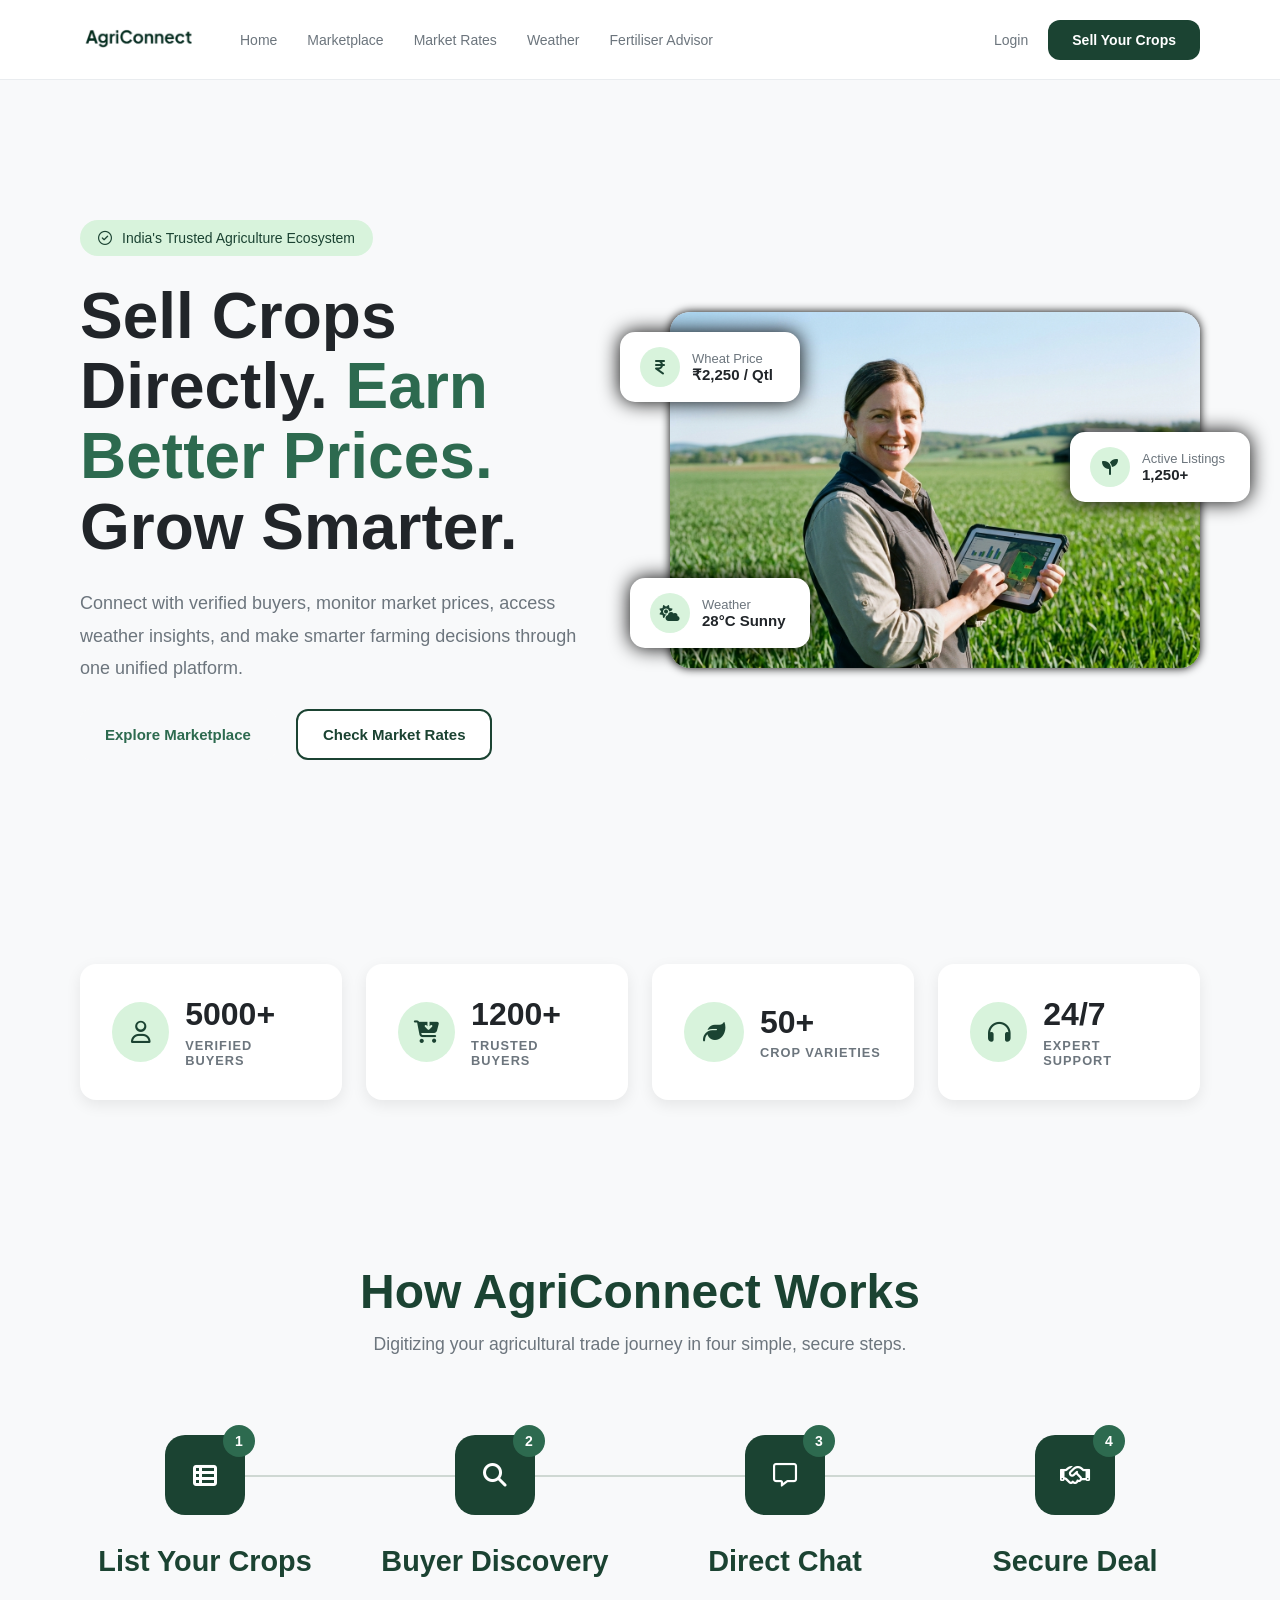
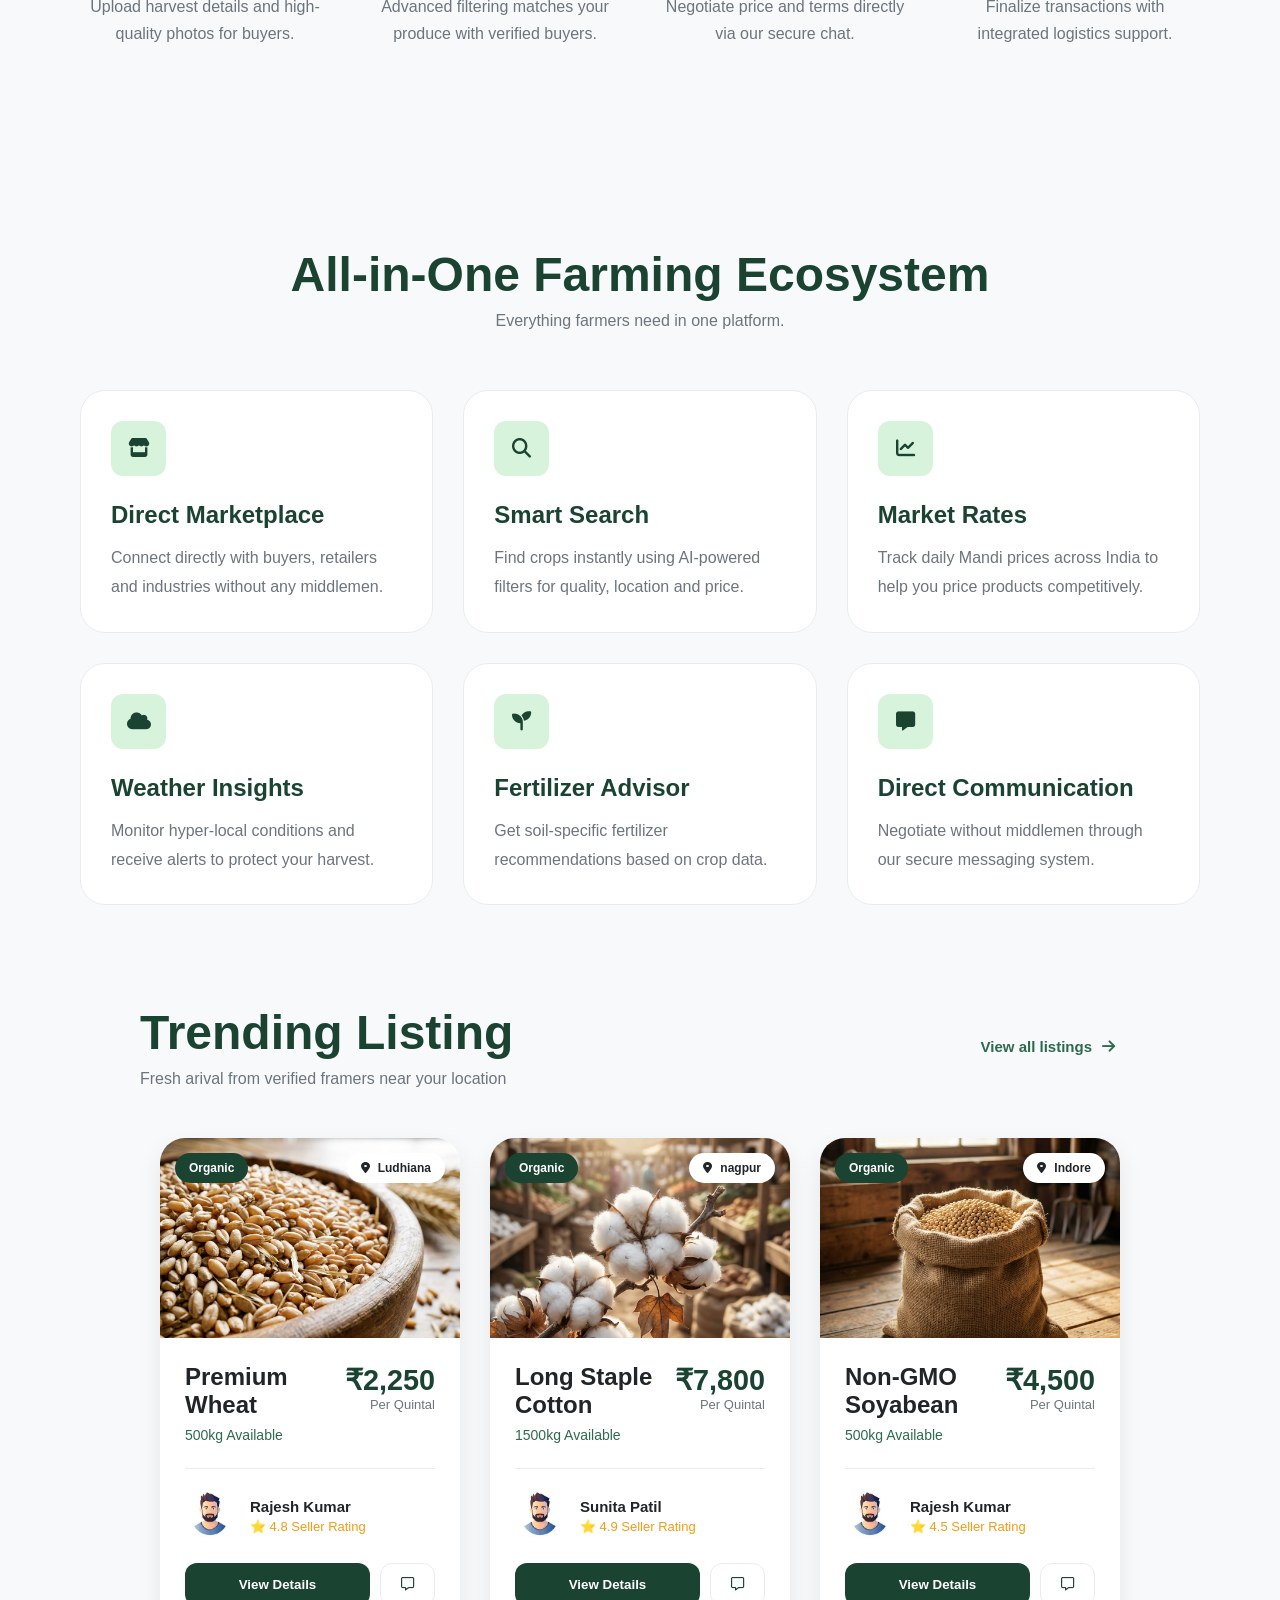
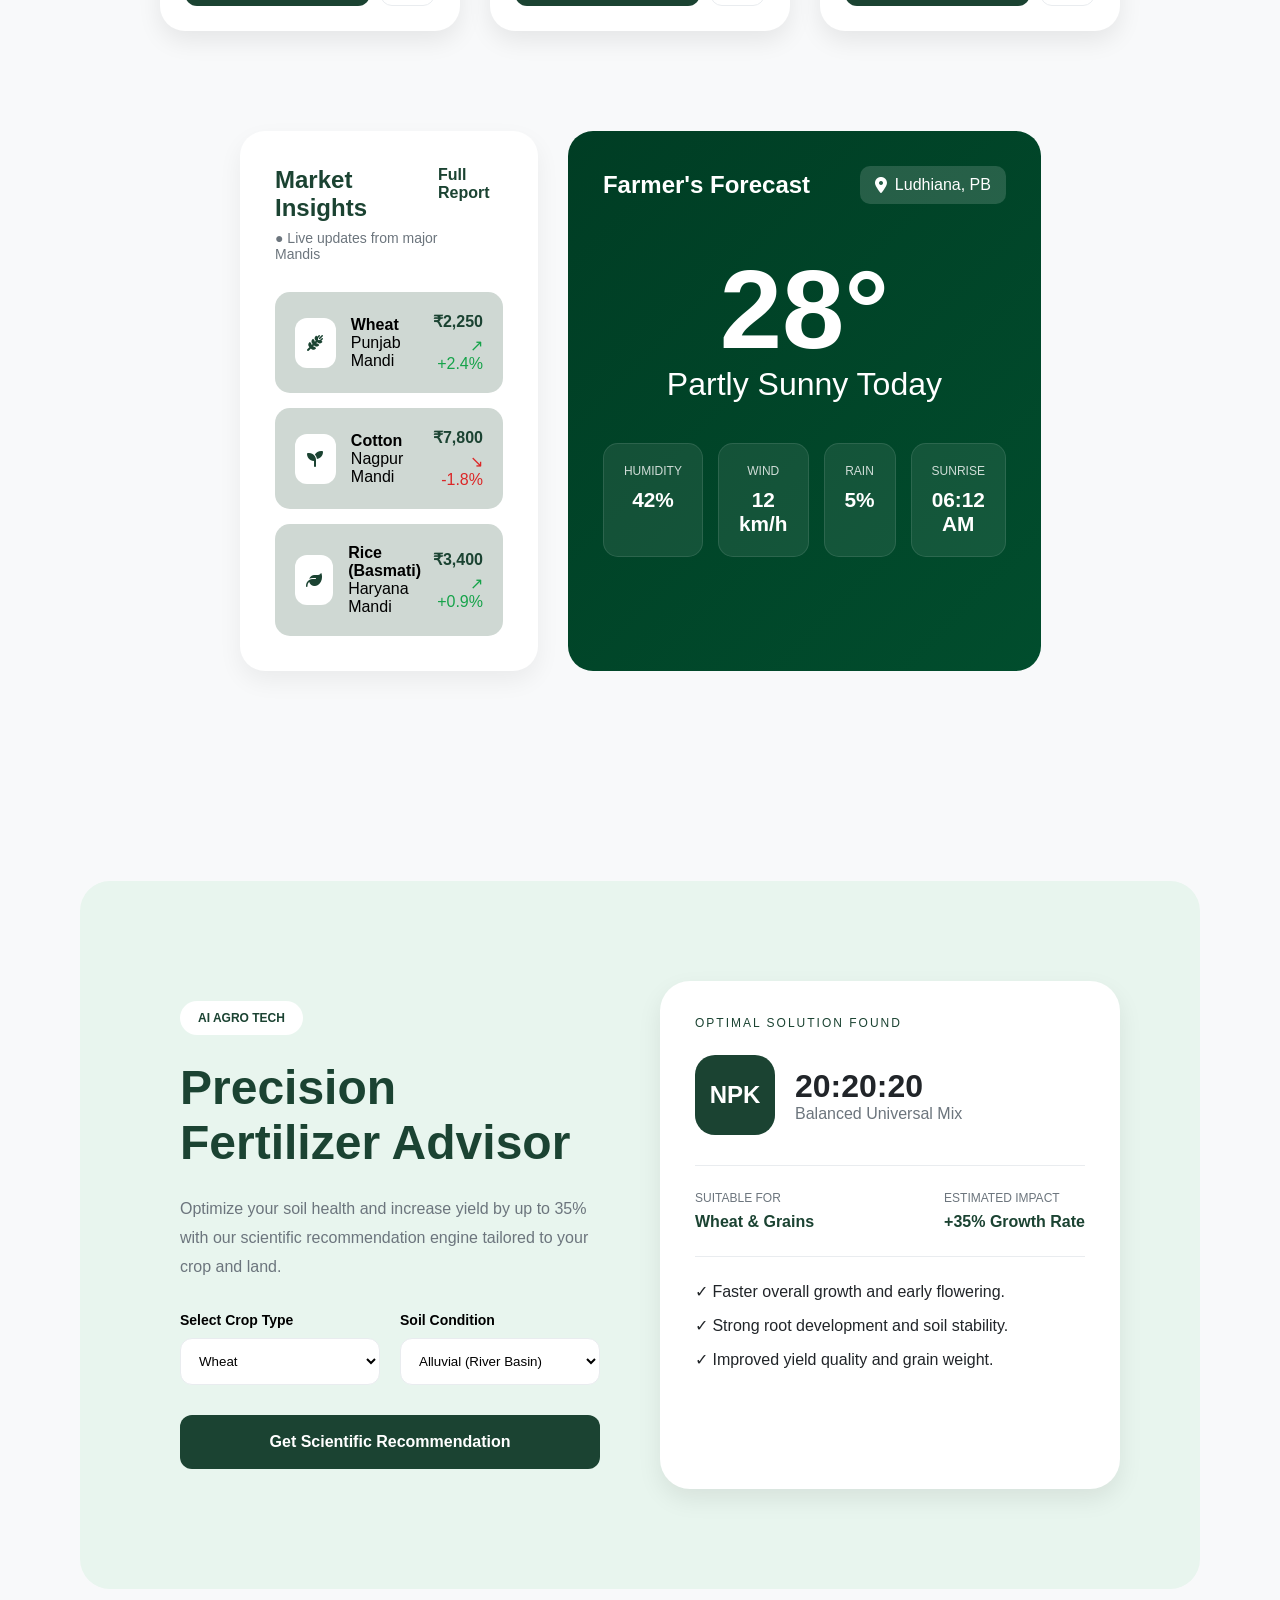
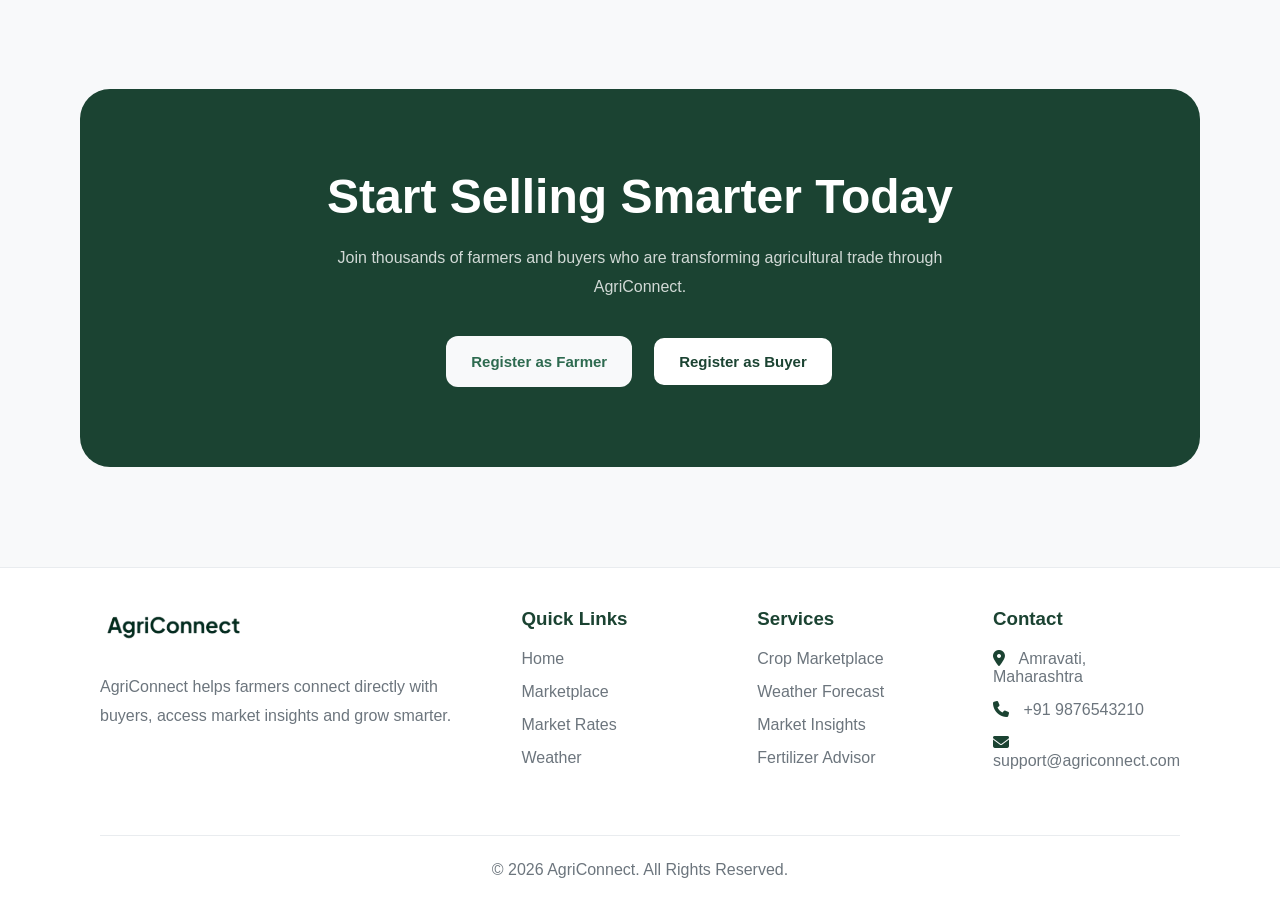
==== index.html @ f7724d3c "feat: Added the grains market place" ====
<!DOCTYPE html>
    <html lang="en">
    <head>
        <meta charset="UTF-8">
        <meta name="viewport" content="width=device-width, initial-scale=1.0">
        <title>AgriConnect</title>
        <link rel="stylesheet" href="https://cdnjs.cloudflare.com/ajax/libs/font-awesome/6.7.2/css/all.min.css">
        <link rel="stylesheet" href="css/style.css">
    </head>
    <body>
        <div class="homePage">
            <div class="nav">
                <div class="navleft">
                    <div class="logo">
                        <img src="images/logo.png" alt="logo">
                    </div>
                    <div class="navlinks">
                        <ul>
                            <li><a href="index.html">Home</a></li>
                            <li><a href="marketplace.html">Marketplace</a></li>
                            <li><a href="#">Market Rates</a></li>
                            <li><a href="#">Weather</a></li>
                            <li><a href="#">Fertiliser Advisor</a></li>
                        </ul>
                    </div>
                </div>
                <div class="navright">
                    <a href="#">Login</a>
                    <button>Sell Your Crops</button>
                </div>
            </div>
            <div class="hero">
                <div class="heroleft">
                    <div class="trustBadge">
                        <i class="fa-regular fa-circle-check"></i>
                        <p>India's Trusted Agriculture Ecosystem</p>
                    </div>

                    <div class="heroHeading">
                        <h1>
                            Sell Crops Directly.
                            <span>Earn Better Prices.</span>
                            Grow Smarter.
                        </h1>
                    </div>

                    <div class="heroDescription">
                        <p>
                            Connect with verified buyers,
                            monitor market prices,
                            access weather insights,
                            and make smarter farming decisions
                            through one unified platform.
                        </p>
                    </div>

                    <div class="buttons">
                        <button class="primaryBtn">Explore Marketplace</button>
                        <button class="secondaryBtn">Check Market Rates</button>
                    </div>
                </div>

                <div class="heroright">
                    <div class="imageContainer">
                        <img src="images/HomePageImage.png" alt="Farmer Image">
                        <div class="priceCard">
                            <i class="fa-solid fa-indian-rupee-sign"></i>
                            <div>
                                <p>Wheat Price</p>
                                <h4>₹2,250 / Qtl</h4>
                            </div>
                        </div>

                        <div class="weatherCard">
                            <i class="fa-solid fa-cloud-sun"></i>
                            <div>
                                <p>Weather</p>
                                <h4>28°C Sunny</h4>
                            </div>
                        </div>

                        <div class="listingCard">
                            <i class="fa-solid fa-seedling"></i>
                            <div>
                                <p>Active Listings</p>
                                <h4>1,250+</h4>
                            </div>
                        </div>
                    </div>
                </div>
            </div>

            <!-- cards below heroo section -->
            <div class="cards">
                <div class="card">
                    <div class="cardlogo"><i class="fa-regular fa-user"></i></div>
                    <div class="cardinfo">
                        <h2>5000+</h2>
                        <p>VERIFIED BUYERS</p>
                    </div>
                </div>
                <div class="card">
                    <div class="cardlogo"><i class="fa-solid fa-cart-arrow-down"></i></div>
                    <div class="cardinfo">
                        <h2>1200+</h2>
                        <p>TRUSTED BUYERS</p>
                    </div>
                </div>
                <div class="card">
                    <div class="cardlogo"><i class="fa-solid fa-leaf"></i></div>
                    <div class="cardinfo">
                        <h2>50+</h2>
                        <p>CROP VARIETIES</p>
                    </div>
                </div>
                <div class="card">
                    <div class="cardlogo"><i class="fa-solid fa-headphones"></i></div>
                    <div class="cardinfo">
                        <h2>24/7</h2>
                        <p>EXPERT SUPPORT</p>
                    </div>
                </div>
            </div>

            <!-- how this works section -->
             <section class="howItWorks">


                <div class="sectionHeading">
                    <h2>How AgriConnect Works</h2>
                    <p>Digitizing your agricultural trade journey in four simple, secure steps.</p>
                </div>

                <div class="steps">

                    <div class="step">

                        <div class="stepIcon">
                            <span class="stepNumber">1</span>
                            <i class="fa-solid fa-table-list"></i>
                        </div>

                        <div class="stepInfo">
                            <h3>List Your Crops</h3>
                            <p>
                                Upload harvest details and
                                high-quality photos for buyers.
                            </p>
                        </div>

                    </div>

                    <div class="step">

                        <div class="stepIcon">
                            <span class="stepNumber">2</span>
                            <i class="fa-solid fa-magnifying-glass"></i>
                        </div>

                        <div class="stepInfo">
                            <h3>Buyer Discovery</h3>
                            <p>
                                Advanced filtering matches your
                                produce with verified buyers.
                            </p>
                        </div>

                    </div>

                    <div class="step">

                        <div class="stepIcon">
                            <span class="stepNumber">3</span>
                            <i class="fa-regular fa-message"></i>
                        </div>

                        <div class="stepInfo">
                            <h3>Direct Chat</h3>
                            <p>
                                Negotiate price and terms
                                directly via our secure chat.
                            </p>
                        </div>

                    </div>

                    <div class="step">

                        <div class="stepIcon">
                            <span class="stepNumber">4</span>
                            <i class="fa-regular fa-handshake"></i>
                        </div>

                        <div class="stepInfo">
                            <h3>Secure Deal</h3>
                            <p>
                                Finalize transactions with
                                integrated logistics support.
                            </p>
                        </div>
                    </div>
                </div>

            </section>
            

            <div class="featuresSection">
                <div class="featureHeading">
                    <h2>All-in-One Farming Ecosystem</h2>
                    <p>Everything farmers need in one platform.</p>
                </div>
                <div class="featureGrid">

                    <div class="featureCard">
                        <div class="featureIcon">
                            <i class="fa-solid fa-store"></i>
                        </div>

                        <h3>Direct Marketplace</h3>

                        <p>
                            Connect directly with buyers,
                            retailers and industries without
                            any middlemen.
                        </p>
                    </div>

                    <div class="featureCard">
                        <div class="featureIcon">
                            <i class="fa-solid fa-magnifying-glass"></i>
                        </div>

                        <h3>Smart Search</h3>

                        <p>
                            Find crops instantly using AI-powered
                            filters for quality, location and price.
                        </p>
                    </div>

                    <div class="featureCard">
                        <div class="featureIcon">
                            <i class="fa-solid fa-chart-line"></i>
                        </div>

                        <h3>Market Rates</h3>

                        <p>
                            Track daily Mandi prices across India
                            to help you price products competitively.
                        </p>
                    </div>

                    <div class="featureCard">
                        <div class="featureIcon">
                            <i class="fa-solid fa-cloud"></i>
                        </div>

                        <h3>Weather Insights</h3>

                        <p>
                            Monitor hyper-local conditions and
                            receive alerts to protect your harvest.
                        </p>
                    </div>

                    <div class="featureCard">
                        <div class="featureIcon">
                            <i class="fa-solid fa-seedling"></i>
                        </div>

                        <h3>Fertilizer Advisor</h3>

                        <p>
                            Get soil-specific fertilizer
                            recommendations based on crop data.
                        </p>
                    </div>

                    <div class="featureCard">
                        <div class="featureIcon">
                            <i class="fa-solid fa-message"></i>
                        </div>

                        <h3>Direct Communication</h3>

                        <p>
                            Negotiate without middlemen through
                            our secure messaging system.
                        </p>
                    </div>

                </div>
            </div>



            <!-- crops section -->
            <div class="strip">
                    <div class="left">
                        <h2>Trending Listing</h2>
                        <p>Fresh arival from verified framers near your location</p>
                    </div>
                    <div class="right">
                        <button class="primaryBtn" onclick="window.location.href='marketplace.html'" >View all listings <i class="fa-solid fa-arrow-right"></i></button>
                    </div>
            </div>
            <div class="cropsMarketplace">
                
                <div class="cropcards">
                    <div class="cropcard">
                        <div class="cropImage">
                            <img src="images/wheat.png" alt="Premium Wheat">
                            <div class="cropType">
                                Organic
                            </div>
                            <div class="cropLocation">
                                <i class="fa-solid fa-location-dot"></i>
                                Ludhiana
                            </div>
                        </div>
                        <div class="cropInfo">
                            <div class="cropHeader">
                                <div class="cropTitle">
                                    <h3>Premium Wheat</h3>
                                    <p>500kg Available</p>
                                </div>
                                <div class="cropPrice">
                                    <h3>₹2,250</h3>
                                    <p>Per Quintal</p>
                                </div>
                            </div>
                        </div>
                        <div class="sellerInfo">
                            <div class="sellerImage">
                                <img src="images/user1.png" alt="Seller">
                            </div>
                            <div class="sellerDetails">
                                <h4>Rajesh Kumar</h4>
                                <p>⭐ 4.8 Seller Rating</p>
                            </div>
                        </div>
                        <div class="cropActions">
                            <button class="detailsBtn">
                                View Details
                            </button>
                            <button class="chatBtn">
                                <i class="fa-regular fa-message"></i>
                            </button>
                        </div>

                    </div>
                    <div class="cropcard">
                        <div class="cropImage">
                            <img src="images/cotton.png" alt="Premium Wheat">
                            <div class="cropType">
                                Organic
                            </div>
                            <div class="cropLocation">
                                <i class="fa-solid fa-location-dot"></i>
                                nagpur
                            </div>
                        </div>
                        <div class="cropInfo">
                            <div class="cropHeader">
                                <div class="cropTitle">
                                    <h3>Long Staple Cotton</h3>
                                    <p>1500kg Available</p>
                                </div>
                                <div class="cropPrice">
                                    <h3>₹7,800</h3>
                                    <p>Per Quintal</p>
                                </div>
                            </div>
                        </div>
                        <div class="sellerInfo">
                            <div class="sellerImage">
                                <img src="images/user1.png" alt="Seller">
                            </div>
                            <div class="sellerDetails">
                                <h4>Sunita Patil</h4>
                                <p>⭐ 4.9 Seller Rating</p>
                            </div>
                        </div>
                        <div class="cropActions">
                            <button class="detailsBtn">
                                View Details
                            </button>
                            <button class="chatBtn">
                                <i class="fa-regular fa-message"></i>
                            </button>
                        </div>

                    </div>
                    <div class="cropcard">
                        <div class="cropImage">
                            <img src="images/soyabeam.png" alt="Premium Wheat">
                            <div class="cropType">
                                Organic
                            </div>
                            <div class="cropLocation">
                                <i class="fa-solid fa-location-dot"></i>
                                Indore
                            </div>
                        </div>
                        <div class="cropInfo">
                            <div class="cropHeader">
                                <div class="cropTitle">
                                    <h3>Non-GMO Soyabean</h3>
                                    <p>500kg Available</p>
                                </div>
                                <div class="cropPrice">
                                    <h3>₹4,500</h3>
                                    <p>Per Quintal</p>
                                </div>
                            </div>
                        </div>
                        <div class="sellerInfo">
                            <div class="sellerImage">
                                <img src="images/user1.png" alt="Seller">
                            </div>
                            <div class="sellerDetails">
                                <h4>Rajesh Kumar</h4>
                                <p>⭐ 4.5 Seller Rating</p>
                            </div>
                        </div>
                        <div class="cropActions">
                            <button class="detailsBtn">
                                View Details
                            </button>
                            <button class="chatBtn">
                                <i class="fa-regular fa-message"></i>
                            </button>
                        </div>

                    </div>
                </div>

                    <!-- Market insites and Wheather Forcast Section  -->
                    <div class="insightsWeather">

                        <div class="marketInsights">

                            <div class="insightHeader">
                                <div>
                                    <h2>Market Insights</h2>
                                    <p>● Live updates from major Mandis</p>
                                </div>

                                <a href="#">Full Report</a>
                            </div>

                            <div class="marketCard">
                                
                                <div class="marketItem">
                                    <div class="marketLeft">
                                        <div class="marketIcon">
                                            <i class="fa-solid fa-wheat-awn"></i>
                                        </div>

                                        <div>
                                            <h4>Wheat</h4>
                                            <p>Punjab Mandi</p>
                                        </div>
                                    </div>

                                    <div class="marketRight">
                                        <h4>₹2,250</h4>
                                        <p class="profit">↗ +2.4%</p>
                                    </div>
                                </div>

                                <div class="marketItem">
                                    <div class="marketLeft">
                                        <div class="marketIcon">
                                            <i class="fa-solid fa-seedling"></i>
                                        </div>

                                        <div>
                                            <h4>Cotton</h4>
                                            <p>Nagpur Mandi</p>
                                        </div>
                                    </div>

                                    <div class="marketRight">
                                        <h4>₹7,800</h4>
                                        <p class="loss">↘ -1.8%</p>
                                    </div>
                                </div>

                                <div class="marketItem">
                                    <div class="marketLeft">
                                        <div class="marketIcon">
                                            <i class="fa-solid fa-leaf"></i>
                                        </div>

                                        <div>
                                            <h4>Rice (Basmati)</h4>
                                            <p>Haryana Mandi</p>
                                        </div>
                                    </div>

                                    <div class="marketRight">
                                        <h4>₹3,400</h4>
                                        <p class="profit">↗ +0.9%</p>
                                    </div>
                                </div>
                                
                            </div>

                        </div>

                        <div class="weatherCardLarge">

                            <div class="weatherTop">
                                <h2>Farmer's Forecast</h2>

                                <div class="locationTag">
                                    <i class="fa-solid fa-location-dot"></i>
                                    Ludhiana, PB
                                </div>
                            </div>

                            <div class="weatherMain">
                                <h1>28°</h1>
                                <h3>Partly Sunny Today</h3>
                            </div>

                            <div class="weatherStats">

                                <div class="weatherStat">
                                    <p>HUMIDITY</p>
                                    <h4>42%</h4>
                                </div>

                                <div class="weatherStat">
                                    <p>WIND</p>
                                    <h4>12 km/h</h4>
                                </div>

                                <div class="weatherStat">
                                    <p>RAIN</p>
                                    <h4>5%</h4>
                                </div>

                                <div class="weatherStat">
                                    <p>SUNRISE</p>
                                    <h4>06:12 AM</h4>
                                </div>
                            </div>
                        </div>
                    </div>
            </div>

            <!-- Fertilizer section htl -->
             <div class="fertilizerSection">
                <div class="fertilizerLeft">
                    <div class="fertilizerTag">
                        AI AGRO TECH
                    </div>
                    <h2>Precision Fertilizer Advisor</h2>
                    <p>
                        Optimize your soil health and increase yield by up to 35%
                        with our scientific recommendation engine tailored to
                        your crop and land.
                    </p>
                    <div class="fertilizerInputs">
                        <div class="inputGroup">
                            <label>Select Crop Type</label>
                            <select>
                                <option>Wheat</option>
                            </select>
                        </div>
                        <div class="inputGroup">
                            <label>Soil Condition</label>
                            <select>
                                <option>Alluvial (River Basin)</option>
                            </select>
                        </div>
                    </div>
                    <button class="recommendBtn">
                        Get Scientific Recommendation
                    </button>
                </div>
                <div class="fertilizerRight">
                    <p class="solutionTag">
                        OPTIMAL SOLUTION FOUND
                    </p>
                    <div class="npkSection">
                        <div class="npkBadge">
                            NPK
                        </div>
                        <div>
                            <h3>20:20:20</h3>
                            <p>Balanced Universal Mix</p>
                        </div>
                    </div>
                    <div class="recommendationStats">
                        <div class="recommendationItem">
                            <p>SUITABLE FOR</p>
                            <h4>Wheat & Grains</h4>
                        </div>
                        <div class="recommendationItem">
                            <p>ESTIMATED IMPACT</p>
                            <h4>+35% Growth Rate</h4>
                        </div>
                    </div>
                    <div class="benefits">
                        <p>✓ Faster overall growth and early flowering.</p>
                        <p>✓ Strong root development and soil stability.</p>
                        <p>✓ Improved yield quality and grain weight.</p>
                    </div>

                </div>

            </div>

            <!-- cta ssection -->
             <section class="ctaSection">

                <h2>Start Selling Smarter Today</h2>

                <p>
                    Join thousands of farmers and buyers who are transforming
                    agricultural trade through AgriConnect.
                </p>

                <div class="ctaButtons">
                    <button class="primaryBtn">Register as Farmer</button>
                    <button class="secondaryBtn">Register as Buyer</button>
                </div>

            </section>


            <!-- footer section -->
            <footer class="footer">

                <div class="footerGrid">

                    <div class="footerCol">

                        <div class="footerLogo">
                            <img src="images/logo.png" alt="AgriConnect">
                        </div>

                        <p>
                            AgriConnect helps farmers connect directly with buyers,
                            access market insights and grow smarter.
                        </p>

                    </div>

                    <div class="footerCol">

                        <h3>Quick Links</h3>

                        <ul>
                            <li><a href="index.html">Home</a></li>
                            <li><a href="marketplace.html">Marketplace</a></li>
                            <li><a href="#">Market Rates</a></li>
                            <li><a href="#">Weather</a></li>
                        </ul>

                    </div>

                    <div class="footerCol">

                        <h3>Services</h3>

                        <ul>
                            <li><a href="#">Crop Marketplace</a></li>
                            <li><a href="#">Weather Forecast</a></li>
                            <li><a href="#">Market Insights</a></li>
                            <li><a href="#">Fertilizer Advisor</a></li>
                        </ul>

                    </div>

                    <div class="footerCol">

                        <h3>Contact</h3>

                        <ul>
                            <li><i class="fa-solid fa-location-dot"></i> Amravati, Maharashtra</li>
                            <li><i class="fa-solid fa-phone"></i> +91 9876543210</li>
                            <li><i class="fa-solid fa-envelope"></i> support@agriconnect.com</li>
                        </ul>

                    </div>

                </div>

                <div class="footerBottom">
                    <p>© 2026 AgriConnect. All Rights Reserved.</p>
                </div>

            </footer>
        </div>
    </body>
    </html>
---- css/style.css ----
*{
    margin:0;
    padding:0;
    box-sizing:border-box;
}

:root{
    --primary:#1B4332;
    --secondary:#2D6A4F;
    --tertiary:#D8F3DC;
    --neutral:#F8F9FA;
    --text-dark:#212529;
    --text-light:#6C757D;
    --border:#E9ECEF;
    --radius:12px;
    --transition:0.3s ease;
}

body{
    font-family:"Plus Jakarta Sans",sans-serif;
    background-color:var(--neutral);
}

/* Nav Bar Css */

.nav{
    height:80px;
    padding:0 80px;
    display:flex;
    justify-content:space-between;
    align-items:center;
    background-color:white;
    border-bottom:1px solid var(--border);
}

.navleft{
    display:flex;
    align-items:center;
    gap:40px;
}

.logo{
    display:flex;
    align-items:center;
}

.logo img{
    width:120px;
    height:auto;
    display:block;
}

.navlinks ul{
    display:flex;
    align-items:center;
    gap:30px;
    list-style:none;
}

.navlinks a{
    text-decoration:none;
    color:var(--text-light);
    font-size:14px;
    font-weight:500;
    position:relative;
    transition:var(--transition);
}

.navlinks a:hover{
    color:var(--primary);
}

.navlinks a::after{
    content:"";
    position:absolute;
    left:0;
    bottom:-6px;
    width:0;
    height:2px;
    background-color:var(--primary);
    transition:var(--transition);
}

.navlinks a:hover::after{
    width:100%;
}

.navright{
    display:flex;
    align-items:center;
    gap:20px;
}

.navright a{
    text-decoration:none;
    color:var(--text-light);
    font-size:14px;
    font-weight:500;
}

.navright button{
    padding:12px 24px;
    border:none;
    border-radius:var(--radius);
    background-color:var(--primary);
    color:white;
    font-size:14px;
    font-weight:600;
    cursor:pointer;
    transition:var(--transition);
}

.navright button:hover{
    background-color:var(--secondary);
}

/* Hero section css */

.hero{
    min-height:calc(100vh - 80px);
    padding:50px 80px;
    display:grid;
    grid-template-columns:1fr 1fr;
    grid-template-areas:"heroleft heroright";
    gap:60px;
    align-items:center;
}

.heroleft{
    grid-area:heroleft;
    display:flex;
    flex-direction:column;
    gap:25px;
}

.trustBadge{
    width:fit-content;
    padding:10px 18px;
    background-color:var(--tertiary);
    border-radius:30px;
    display:flex;
    align-items:center;
    gap:10px;
    color:var(--primary);
    font-size:14px;
    font-weight:500;
}

.heroHeading h1{
    font-size:4rem;
    line-height:1.1;
    color:var(--text-dark);
}

.heroHeading span{
    color:var(--secondary);
}

.heroDescription{
    max-width:600px;
}

.heroDescription p{
    font-size:18px;
    line-height:1.8;
    color:var(--text-light);
}

.buttons{
    display:flex;
    gap:20px;
}

.primaryBtn{
    padding:15px 25px;
    border:none;
    border-radius:var(--radius);
    color: var(--secondary);
    font-size:15px;
    background-color: var(--neutral);
    font-weight:600;
    cursor:pointer;
    transition:var(--transition);
}



.secondaryBtn{
    padding:15px 25px;
    border:2px solid var(--primary);
    border-radius:var(--radius);
    background-color:white;
    color:var(--primary);
    font-size:15px;
    font-weight:600;
    cursor:pointer;
    transition:var(--transition);
}

.secondaryBtn:hover{
    background-color:var(--primary);
    color:black;
}

.heroright{
    grid-area:heroright;
    display:flex;
    justify-content:center;
    align-items:center;
}

.imageContainer{
    position:relative;
}

.imageContainer img{
    width:100%;
    max-width:550px;
    border-radius:20px;
    display:block;
    box-shadow: 0px 0px 10px black;
}
/* floating caards */
.priceCard,
.weatherCard,
.listingCard{
    position:absolute;
    background-color:white;
    padding:15px 20px;
    border-radius:15px;
    display:flex;
    align-items:center;
    gap:12px;
    box-shadow: 0px 0px 20px black;
    min-width:180px;
}
.priceCard i,
.weatherCard i,
.listingCard i{
    width:40px;
    height:40px;
    display:flex;
    justify-content:center;
    align-items:center;
    border-radius:50%;
    background-color:var(--tertiary);
    color:var(--primary);
}
.priceCard p,
.weatherCard p,
.listingCard p{
    font-size:13px;
    color:var(--text-light);
}
.priceCard h4,
.weatherCard h4,
.listingCard h4{
    font-size:15px;
    color:var(--text-dark);
}
.priceCard{
    top:20px;
    left:-50px;
    animation: float 3s ease-in-out infinite;
}
.weatherCard{
    bottom:20px;
    left:-40px;
    animation: float 4s ease-in-out infinite 0.5s ;
}
.listingCard{
    top:120px;
    right:-50px;
    animation: float 3.5s ease-in-out infinite 1s;
}
/* FLOATING ANIMATION */
@keyframes float{
    0%{
        transform: translateY(0);
    }

    50%{
        transform: translateY(-10px);
    }

    100%{
        transform: translateY(0);
    }
}

/* Cards section  */
.cards{
    padding: 4rem 5rem;
    display: grid;
    grid-template-columns: repeat(4,1fr);
    gap: 1.5rem;
}

.card{
    background-color: white;
    padding: 2rem;
    border-radius: 1rem;
    display: flex;
    align-items: center;
    gap: 1rem;
    box-shadow: 0 5px 15px rgba(0,0,0,0.08);
    transition: var(--transition);

}
.card:hover{
    transform: translateY(-5px);
}

.cardlogo{
    width: 60px;
    height: 60px;
    background-color: var(--tertiary);
    border-radius: 50%;
    display: flex;
    justify-content: center;
    align-items: center;
    color: var(--primary);
    font-size: 1.4rem;

}

.cardinfo h2{
    color: var(--text-dark);
    font-size: 2rem;
    margin-bottom: 0.3rem;

}
.cardinfo p{
    color: var(--text-light);
    font-size: 0.8rem;
    font-weight: 600;
    letter-spacing: 1px;

}


/* how this work section css*/
.howItWorks{
    padding: 100px 80px;
}

.sectionHeading{
    text-align: center;
    margin-bottom: 80px;
}

.sectionHeading h2{
    font-size: 3rem;
    color: var(--primary);
    margin-bottom: 15px;
}

.sectionHeading p{
    font-size: 1.1rem;
    color: var(--text-light);
}

.steps{
    display: grid;
    grid-template-columns: repeat(4,1fr);
    gap: 40px;
}

.step{
    text-align: center;
}

.stepIcon{
    width: 80px;
    height: 80px;
    margin: 0 auto 30px;
    background-color: var(--primary);
    border-radius: 20px;
    display: flex;
    justify-content: center;
    align-items: center;
    color: white;
    font-size: 1.5rem;
    position: relative;

}
.stepNumber{
    width: 32px;
    height: 32px;
    position: absolute;
    top: -10px;
    right: -10px;
    background-color: var(--secondary);
    border-radius: 50%;
    display: flex;
    justify-content: center;
    align-items: center;
    color: white;
    font-size: 14px;
    font-weight: 600;
}
.stepInfo h3{
    color: var(--primary);
    font-size: 1.8rem;
    margin-bottom: 15px;
}
.stepInfo p{
    color: var(--text-light);
    font-size: 1rem;
    line-height: 1.7;
}
.steps{
    position: relative;
}
.steps::before{
    content: "";
    position: absolute;
    top: 40px;
    left: 12%;
    width: 76%;
    height: 2px;
    background-color: #cfd8d3;
    z-index: -1;
}

/* features Section */
.featuresSection{
    padding: 100px 80px;
}

.featureHeading{
    text-align: center;
    margin-bottom: 60px;
}

.featureHeading h2{
    font-size: 3rem;
    color: var(--primary);
    margin-bottom: 10px;
}

.featureHeading p{
    color: var(--text-light);
    font-size: 1rem;
}

.featureGrid{
    display: grid;
    grid-template-columns: repeat(3,1fr);
    gap: 30px;  
}

.featureCard{
    background-color: white;
    border: 1px solid var(--border);
    border-radius: 25px;
    padding: 30px;
    transition: var(--transition);
}

.featureCard:hover{
    transform: translateY(-8px);
    box-shadow: 0 10px 20px rgba(0,0,0,0.08);
}

.featureIcon{
    width: 55px;
    height: 55px;
    background-color: var(--tertiary);
    border-radius: 12px;
    display: flex;
    justify-content: center;
    align-items: center;
    color: var(--primary);
    font-size: 1.2rem;
    margin-bottom: 25px;
}

.featureCard h3{
    color: var(--primary);
    font-size: 1.5rem;
    margin-bottom: 15px;
}

.featureCard p{
    color: var(--text-light);
    line-height: 1.8;
    font-size: 1rem;
}


/* Crops section css */
.cropsMarketplace{
    padding:100px 160px;
    padding-top: 0px;
}

.strip{
    display:flex;
    justify-content:space-between;
    align-items:center;
    margin-bottom:50px;
    padding: 0px 140px ;
}

.left h2{
    font-size:3rem;
    color:var(--primary);
    margin-bottom:10px;
}

.left p{
    color:var(--text-light);
    font-size:1rem;
}

.right button{
    display:flex;
    align-items:center;
    gap:10px;
}

.cropcards{
    display:grid;
    grid-template-columns:repeat(3,1fr);
    gap:30px;
}

.cropcard{
    background-color:white;
    border-radius:25px;   
    overflow:hidden;
    box-shadow:0 10px 25px rgba(0,0,0,0.08);
    transition:var(--transition);
}

.cropcard:hover{
    transform:translateY(-8px);
}

.cropImage{
    position:relative;
}

.cropImage img{
    width:100%;
    height:200px;
    object-fit:cover;
    display:block;
}

.cropType{
    position:absolute;
    top:15px;
    left:15px;
    background-color:var(--primary);
    color:white;
    padding:8px 14px;
    border-radius:20px;
    font-size:12px;
    font-weight:600;
}

.cropLocation{
    position:absolute;
    top:15px;
    right:15px;
    background-color:white;
    padding:8px 14px;
    border-radius:20px;
    display:flex;
    align-items:center;
    gap:8px;
    font-size:12px;
    font-weight:600;
    color:var(--text-dark);
}

.cropInfo{
    padding:25px;
}

.cropHeader{
    display:flex;
    justify-content:space-between;
    align-items:flex-start;
}

.cropTitle h3{
    color:var(--text-dark);
    font-size:1.5rem;
    margin-bottom:8px;
}

.cropTitle p{
    color:var(--secondary);
    font-size:14px;
}

.cropPrice{
    text-align:right;
}

.cropPrice h3{
    color:var(--primary);
    font-size:1.8rem;
}

.cropPrice p{
color:var(--text-light);
font-size:13px;
}

.sellerInfo{
    margin:0 25px;
    padding:20px 0;
    border-top:1px solid var(--border);
    display:flex;
    align-items:center;
    gap:15px;
}

.sellerImage img{
    width:50px;
    height:50px;
    border-radius:50%;
    object-fit:cover;
}

.sellerDetails h4{
    font-size:15px;
    color:var(--text-dark);
    margin-bottom:4px;
}

.sellerDetails p{
    font-size:13px;
    color:#f39c12;
}

.cropActions{
    padding:0 25px 25px;
    display:flex;
    gap:10px;
}

.detailsBtn{
    flex:1;
    padding:14px;
    border:none;
    border-radius:12px;
    background-color:var(--primary);
    color:white;
    font-weight:600;
    cursor:pointer;
}

.chatBtn{
    width:55px;
    border:1px solid var(--border);
    border-radius:12px;
    background-color:white;
    color:var(--primary);
    cursor:pointer;
}
/* market insites and wheather forcast */
.insightsWeather{
    padding:100px 80px;
    display:grid;
    grid-template-columns:1fr 1fr;
    gap:30px;
}
.marketCard{
    background-color: white;
}

.marketInsights{
    background:white;
    border-radius:25px;
    padding:35px;
    box-shadow:0 10px 25px rgba(0,0,0,0.06);
}

.insightHeader{
    display:flex ;
    justify-content:space-between;
    align-items:flex-start;
    margin-bottom:30px;
}

.insightHeader h2{
    color:var(--primary);
    margin-bottom:8px;
}

.insightHeader p{
    color:var(--text-light);
    font-size:14px;
}

.insightHeader a{
    text-decoration:none;
    color:var(--primary);
    font-weight:600;
}

.marketCard{
    display:flex;
    flex-direction:column;
    gap:15px;
}

.marketItem{
    padding:20px;
    background-color: #cfd8d3;
    border-radius:15px;
    display:flex;
    justify-content:space-between;
    align-items:center;
}
.container{
    display: flex;
    flex-direction: column;
    background-color: grey;
}
.marketLeft{
    display:flex;
    align-items:center;
    gap:15px;
}

.marketIcon{
    width:50px;
    height:50px;
    border-radius:12px;
    background:white;
    display:flex;
    justify-content:center;
    align-items:center;
    color:var(--primary);
}

.marketRight{
    text-align:right;
}

.marketRight h4{
    color:var(--primary);
    margin-bottom:5px;
}

.profit{
    color:#16a34a;
}

.loss{
    color:#dc2626;
}

.weatherCardLarge{
    background:linear-gradient(135deg,#003d24,#014d2d);
    border-radius:25px;
    padding:35px;
    color:white;
}

.weatherTop{
    display:flex;
    justify-content:space-between;
    align-items:center;
    margin-bottom:50px;
}

.locationTag{
    background:rgba(255,255,255,0.15);
    padding:10px 15px;
    border-radius:10px;
    display:flex;
    align-items:center;
    gap:8px;
}

.weatherMain{
    text-align:center;
    margin-bottom:40px;
}

.weatherMain h1{
    font-size:7rem;
    line-height:1;
}

.weatherMain h3{
    font-size:2rem;
    font-weight:500;
}

.weatherStats{
    display:grid;
    grid-template-columns:repeat(4,1fr);
    gap:15px;
}

.weatherStat{
    background:rgba(255,255,255,0.08);
    border:1px solid rgba(255,255,255,0.1);
    border-radius:15px;
    padding:20px;
    text-align:center;
}

.weatherStat p{
    font-size:12px;
    margin-bottom:10px;
    opacity:0.8;
}

.weatherStat h4{
    font-size:1.3rem;
}


/* fertilizer section css */
.fertilizerSection{
    padding:100px 80px;
    background-color:#e8f5ee;
    border-radius:30px;
    display:grid;
    grid-template-columns:1fr 1fr;
    gap:40px;
    margin: 10px 80px;
}

.fertilizerLeft{
    padding:20px;
}

.fertilizerTag{
    width:fit-content;
    padding:10px 18px;
    background-color:white;
    border-radius:20px;
    color:var(--primary);
    font-size:12px;
    font-weight:600;
    margin-bottom:25px;
}

.fertilizerLeft h2{
    font-size:3rem;
    color:var(--primary);
    margin-bottom:25px;
}

.fertilizerLeft p{
    color:var(--text-light);
    line-height:1.8;
    margin-bottom:30px;
}

.fertilizerInputs{
    display:flex;
    gap:20px;
    margin-bottom:30px;
}

.inputGroup{
    flex:1;
}

.inputGroup label{
    display:block;
    margin-bottom:10px;
    font-size:14px;
    font-weight:600;
}

.inputGroup select{
    width:100%;
    padding:14px;
    border:1px solid var(--border);
    border-radius:12px;
    background:white;
}

.recommendBtn{
    width:100%;
    padding:18px;
    border:none;
    border-radius:12px;
    background-color:var(--primary);
    color:white;
    font-size:16px;
    font-weight:600;
    cursor:pointer;
}

.fertilizerRight{
    background:white;
    border-radius:30px;
    padding:35px;
    box-shadow:0 10px 25px rgba(0,0,0,0.08);
}

.solutionTag{
    font-size:12px;
    letter-spacing:2px;
    color:var(--primary);
    margin-bottom:25px;
}

.npkSection{
    display:flex;
    align-items:center;
    gap:20px;
    margin-bottom:30px;
}

.npkBadge{
    width:80px;
    height:80px;
    background-color:var(--primary);
    color:white;
    border-radius:20px;
    display:flex;
    justify-content:center;
    align-items:center;
    font-size:1.5rem;
    font-weight:600;
}

.npkSection h3{
    font-size:2rem;
    color:var(--text-dark);
}

.npkSection p{
    color:var(--text-light);
}

.recommendationStats{
    padding:25px 0;
    border-top:1px solid var(--border);
    border-bottom:1px solid var(--border);
    display:flex;
    justify-content:space-between;
}

.recommendationItem p{
    font-size:12px;
    color:var(--text-light);
    margin-bottom:8px;
}

.recommendationItem h4{
    color:var(--primary);
}

.benefits{
    padding-top:25px;
}

.benefits p{
    margin-bottom:15px;
    color:var(--text-dark);
}


/* cta css */
.ctaSection{
    margin:100px 80px;
    padding:80px 40px;
    background-color:var(--primary);
    border-radius:30px;
    text-align:center;
}

.ctaSection h2{
    color:white;
    font-size:3rem;
    margin-bottom:20px;
}

.ctaSection p{
    color:rgba(255,255,255,0.8);
    max-width:700px;
    margin:0 auto 35px;
    line-height:1.8;
}

.ctaButtons{
    display:flex;
    justify-content:center;
    gap:20px;
}

.ctaButtons .secondaryBtn{
    background-color:white;
}

/* footer section */

.footer{
    padding:40px 100px;
    background-color:white;
    border-top:1px solid var(--border);
}

.footerGrid{
    display:grid;
    grid-template-columns:2fr 1fr 1fr 1fr;
    gap:50px;
}

.footerLogo img{
    width:150px;
    margin-bottom:20px;
}

.footerCol p{
    color:var(--text-light);
    line-height:1.8;
}

.footerCol h3{
    color:var(--primary);
    margin-bottom:20px;
}

.footerCol ul{
    list-style:none;
}

.footerCol li{
    margin-bottom:15px;
    color:var(--text-light);
}

.footerCol a{
    text-decoration:none;
    color:var(--text-light);
    transition:var(--transition);
}

.footerCol a:hover{
    color:var(--primary);
}

.footerCol li i{
    color:var(--primary);
    margin-right:10px;
}

.footerBottom{
    margin-top:50px;
    padding-top:25px;
    border-top:1px solid var(--border);
    text-align:center;
}

.footerBottom p{
    color:var(--text-light);
}
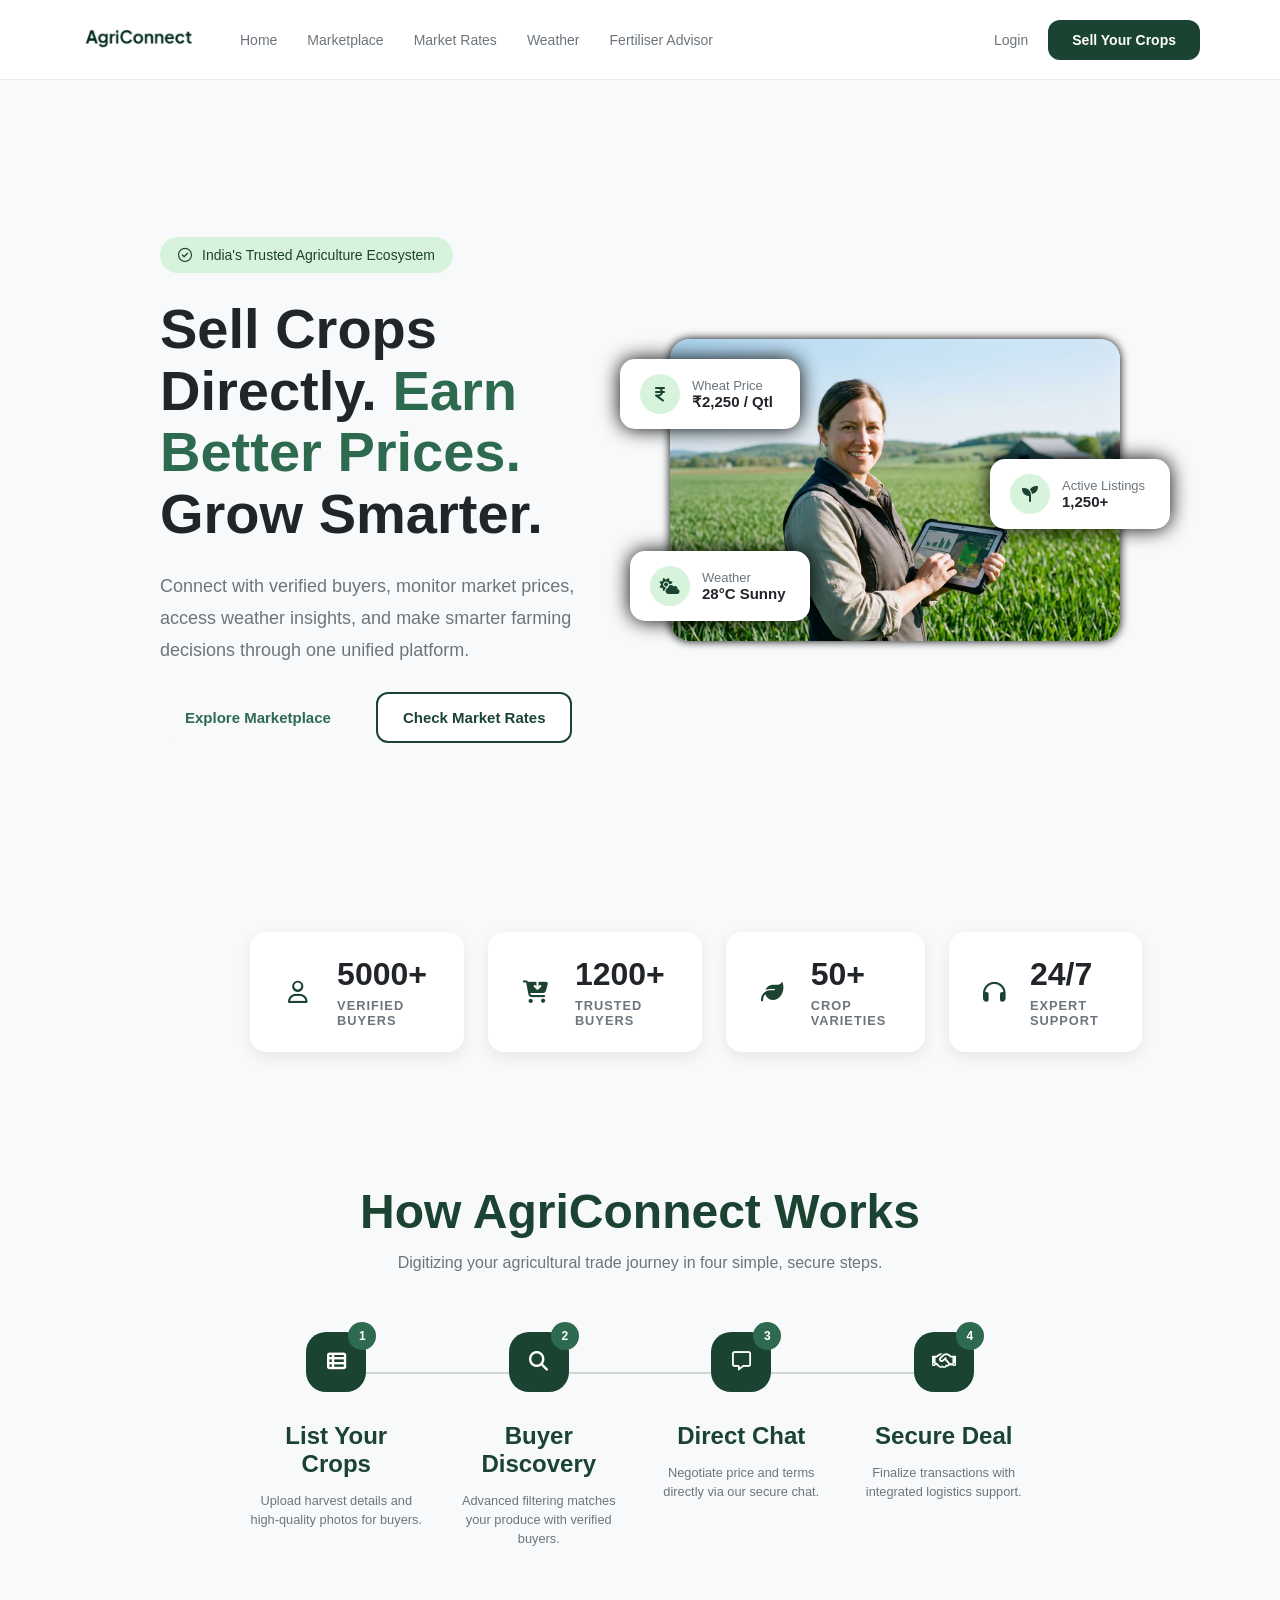
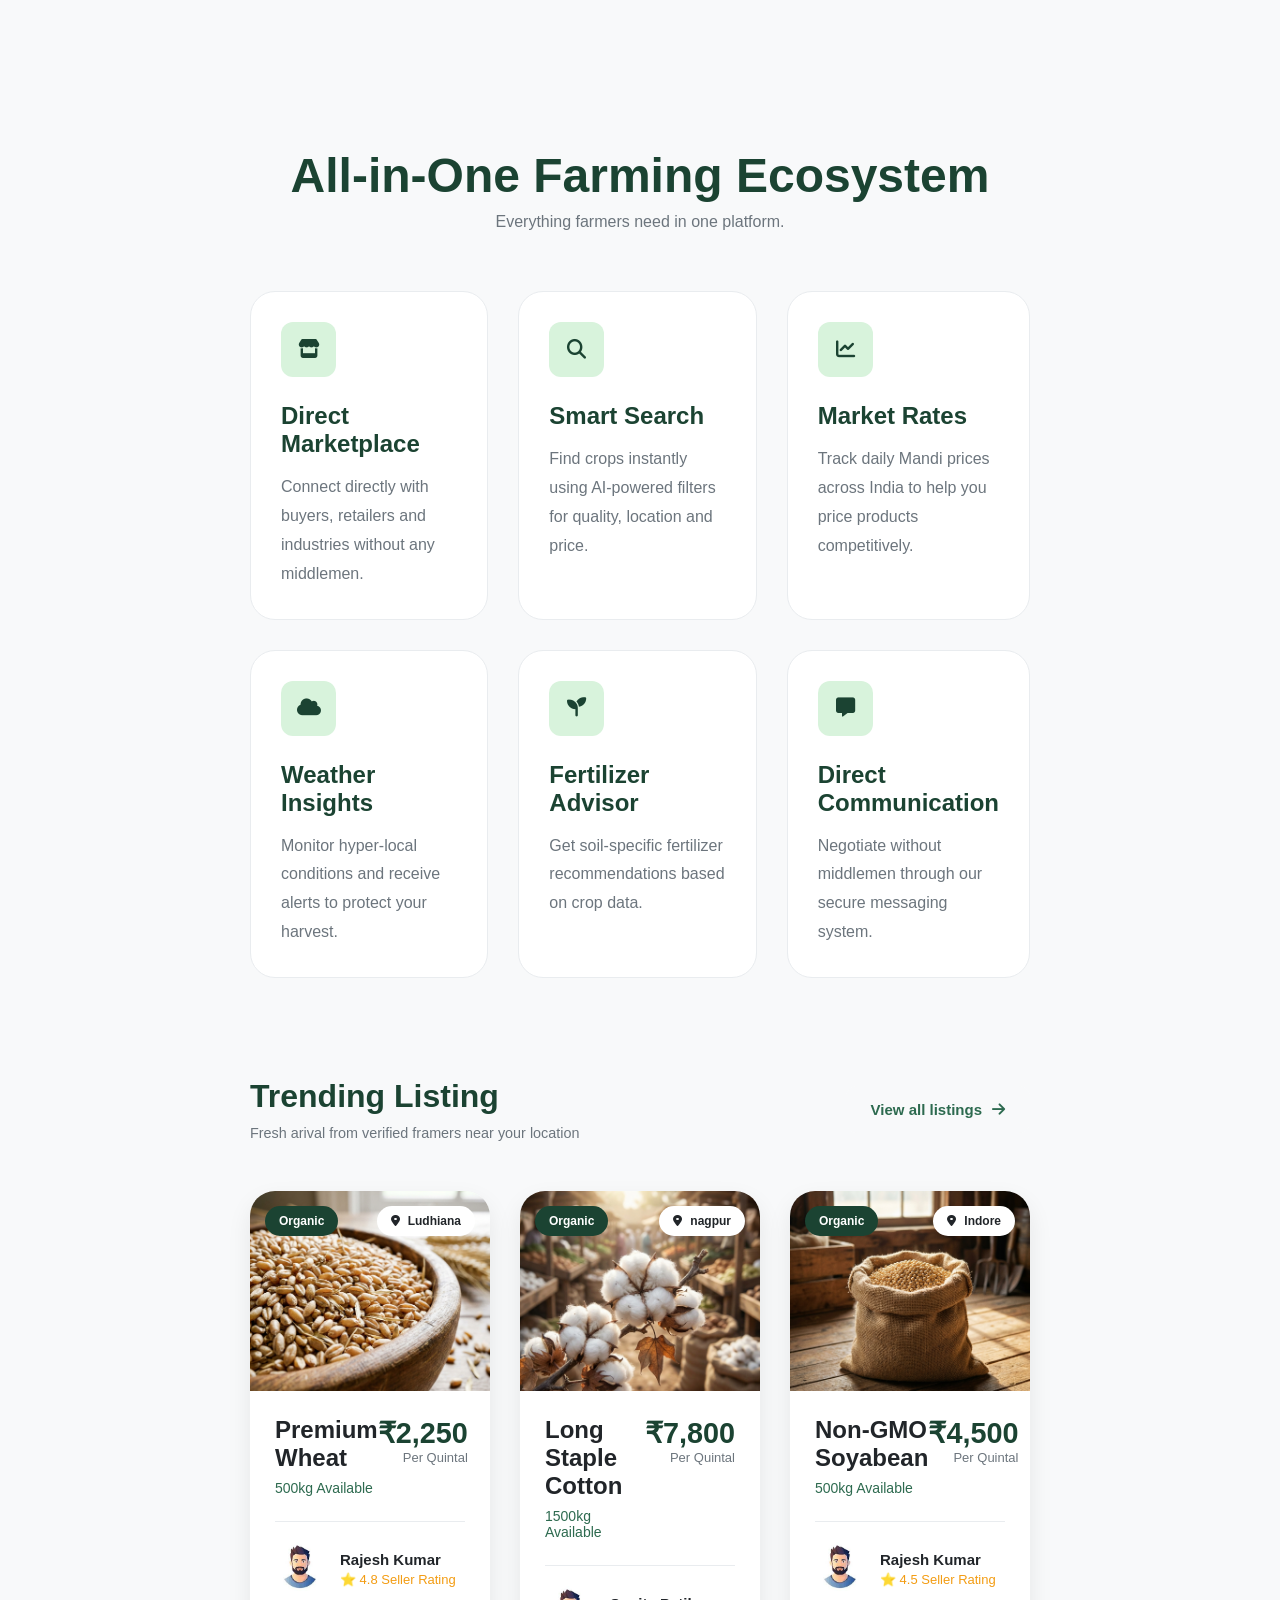
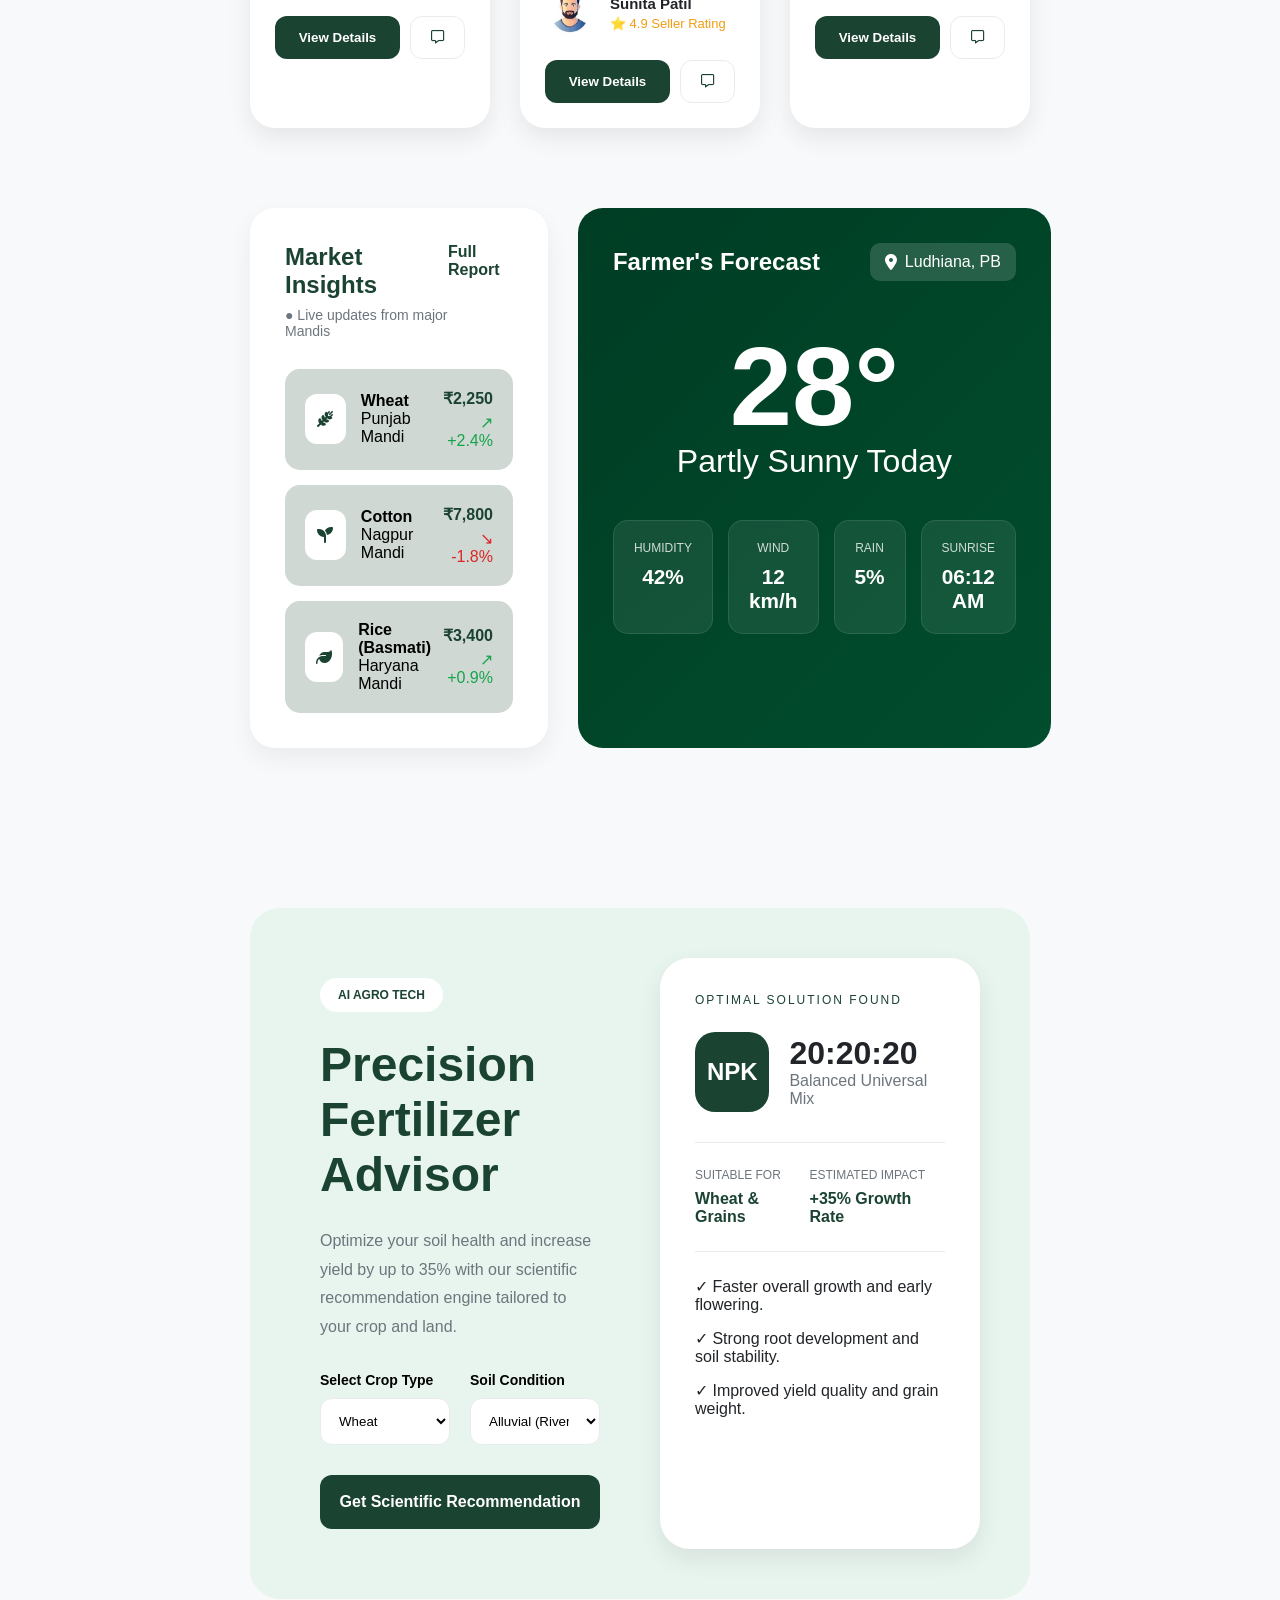
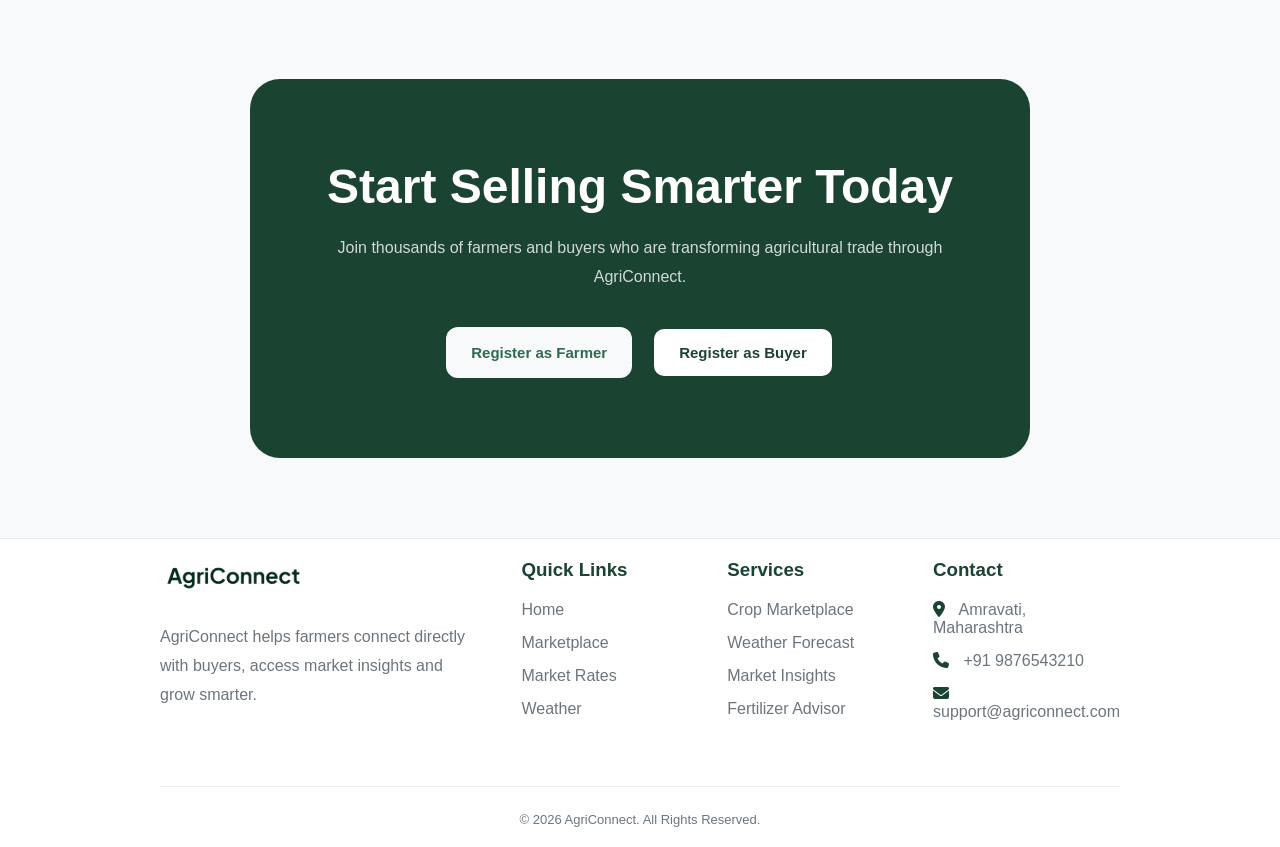
==== commit dc68944c: "Refactor: Integrated the weather api" ====
--- a/index.html
+++ b/index.html
@@ -19,7 +19,7 @@
                             <li><a href="index.html">Home</a></li>
                             <li><a href="marketplace.html">Marketplace</a></li>
                             <li><a href="#">Market Rates</a></li>
-                            <li><a href="#">Weather</a></li>
+                            <li><a href="weather.html">Weather</a></li>
                             <li><a href="#">Fertiliser Advisor</a></li>
                         </ul>
                     </div>
@@ -659,7 +659,7 @@
                             <li><a href="index.html">Home</a></li>
                             <li><a href="marketplace.html">Marketplace</a></li>
                             <li><a href="#">Market Rates</a></li>
-                            <li><a href="#">Weather</a></li>
+                            <li><a href="weather.html">Weather</a></li>
                         </ul>
 
                     </div>
@@ -669,8 +669,8 @@
                         <h3>Services</h3>
 
                         <ul>
-                            <li><a href="#">Crop Marketplace</a></li>
-                            <li><a href="#">Weather Forecast</a></li>
+                            <li><a href="marketplace.html">Crop Marketplace</a></li>
+                            <li><a href="weather.html">Weather Forecast</a></li>
                             <li><a href="#">Market Insights</a></li>
                             <li><a href="#">Fertilizer Advisor</a></li>
                         </ul>
--- a/css/style.css
+++ b/css/style.css
@@ -118,7 +118,7 @@
 
 .hero{
     min-height:calc(100vh - 80px);
-    padding:50px 80px;
+    padding:50px 160px;
     display:grid;
     grid-template-columns:1fr 1fr;
     grid-template-areas:"heroleft heroright";
@@ -147,7 +147,7 @@
 }
 
 .heroHeading h1{
-    font-size:4rem;
+    font-size:3.5rem;
     line-height:1.1;
     color:var(--text-dark);
 }
@@ -290,7 +290,7 @@
 
 /* Cards section  */
 .cards{
-    padding: 4rem 5rem;
+    padding: 2rem 250px;
     display: grid;
     grid-template-columns: repeat(4,1fr);
     gap: 1.5rem;
@@ -298,7 +298,7 @@
 
 .card{
     background-color: white;
-    padding: 2rem;
+    padding: 1.5rem;
     border-radius: 1rem;
     display: flex;
     align-items: center;
@@ -314,7 +314,6 @@
 .cardlogo{
     width: 60px;
     height: 60px;
-    background-color: var(--tertiary);
     border-radius: 50%;
     display: flex;
     justify-content: center;
@@ -341,12 +340,12 @@
 
 /* how this work section css*/
 .howItWorks{
-    padding: 100px 80px;
+    padding: 100px 250px;
 }
 
 .sectionHeading{
     text-align: center;
-    margin-bottom: 80px;
+    margin-bottom: 60px;
 }
 
 .sectionHeading h2{
@@ -356,14 +355,14 @@
 }
 
 .sectionHeading p{
-    font-size: 1.1rem;
+    font-size: 1rem;
     color: var(--text-light);
 }
 
 .steps{
     display: grid;
     grid-template-columns: repeat(4,1fr);
-    gap: 40px;
+    gap: 30px;
 }
 
 .step{
@@ -371,8 +370,8 @@
 }
 
 .stepIcon{
-    width: 80px;
-    height: 80px;
+    width: 60px;
+    height: 60px;
     margin: 0 auto 30px;
     background-color: var(--primary);
     border-radius: 20px;
@@ -380,13 +379,13 @@
     justify-content: center;
     align-items: center;
     color: white;
-    font-size: 1.5rem;
+    font-size: 1.2rem;
     position: relative;
 
 }
 .stepNumber{
-    width: 32px;
-    height: 32px;
+    width: 28px;
+    height: 28px;
     position: absolute;
     top: -10px;
     right: -10px;
@@ -396,18 +395,18 @@
     justify-content: center;
     align-items: center;
     color: white;
-    font-size: 14px;
+    font-size: 12px;
     font-weight: 600;
 }
 .stepInfo h3{
     color: var(--primary);
-    font-size: 1.8rem;
-    margin-bottom: 15px;
+    font-size: 1.5rem;
+    margin-bottom: 13px;
 }
 .stepInfo p{
     color: var(--text-light);
-    font-size: 1rem;
-    line-height: 1.7;
+    font-size: 0.8rem;
+    line-height: 1.5;
 }
 .steps{
     position: relative;
@@ -425,7 +424,7 @@
 
 /* features Section */
 .featuresSection{
-    padding: 100px 80px;
+    padding: 100px 250px;
 }
 
 .featureHeading{
@@ -491,7 +490,7 @@
 
 /* Crops section css */
 .cropsMarketplace{
-    padding:100px 160px;
+    padding:80px 250px;
     padding-top: 0px;
 }
 
@@ -500,18 +499,18 @@
     justify-content:space-between;
     align-items:center;
     margin-bottom:50px;
-    padding: 0px 140px ;
+    padding: 0px 250px ;
 }
 
 .left h2{
-    font-size:3rem;
+    font-size:2rem;
     color:var(--primary);
     margin-bottom:10px;
 }
 
 .left p{
     color:var(--text-light);
-    font-size:1rem;
+    font-size:0.9rem;
 }
 
 .right button{
@@ -665,7 +664,7 @@
 }
 /* market insites and wheather forcast */
 .insightsWeather{
-    padding:100px 80px;
+    margin:80px 0px;
     display:grid;
     grid-template-columns:1fr 1fr;
     gap:30px;
@@ -822,13 +821,13 @@
 
 /* fertilizer section css */
 .fertilizerSection{
-    padding:100px 80px;
+    padding:50px 50px;
     background-color:#e8f5ee;
     border-radius:30px;
     display:grid;
     grid-template-columns:1fr 1fr;
     gap:40px;
-    margin: 10px 80px;
+    margin: 0px 250px;
 }
 
 .fertilizerLeft{
@@ -968,7 +967,7 @@
 
 /* cta css */
 .ctaSection{
-    margin:100px 80px;
+    margin:80px 250px;
     padding:80px 40px;
     background-color:var(--primary);
     border-radius:30px;
@@ -1001,7 +1000,7 @@
 /* footer section */
 
 .footer{
-    padding:40px 100px;
+    padding:20px 160px;
     background-color:white;
     border-top:1px solid var(--border);
 }
@@ -1060,4 +1059,5 @@
 
 .footerBottom p{
     color:var(--text-light);
+    font-size: small;
 }
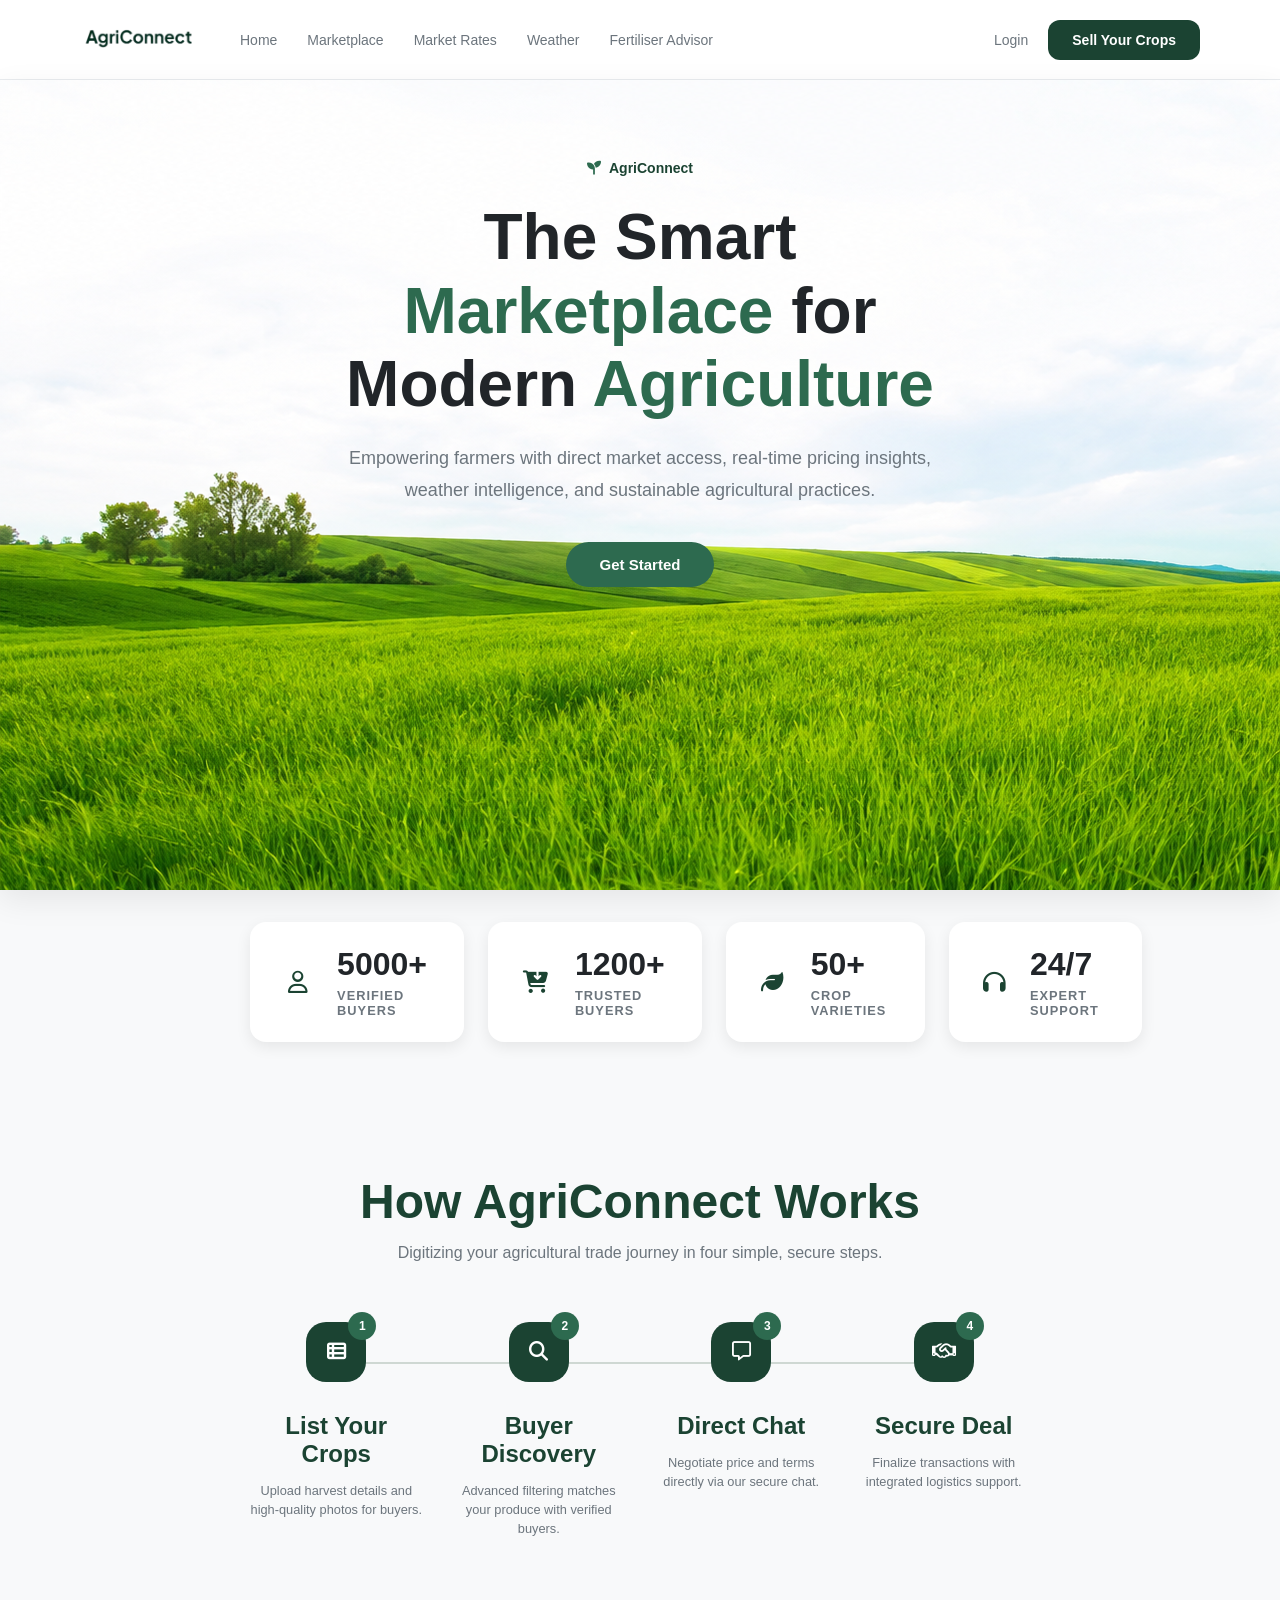
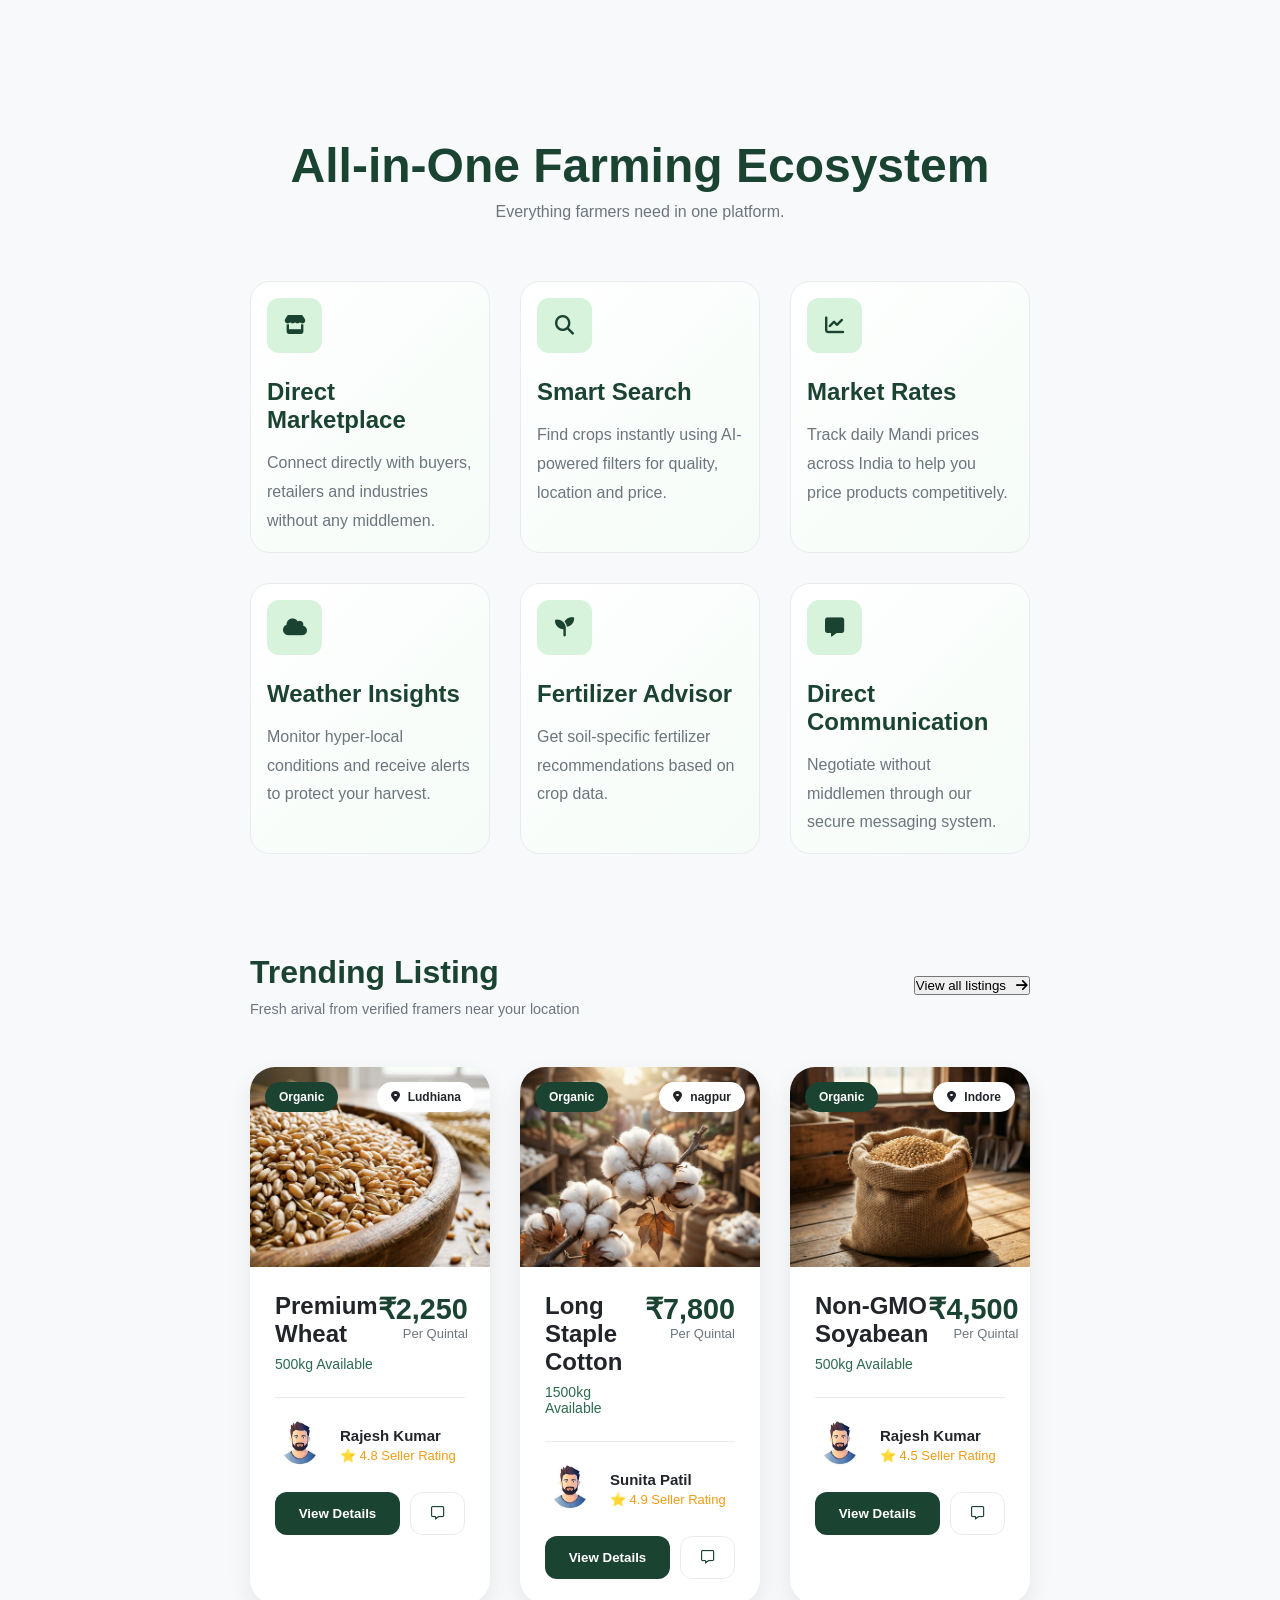
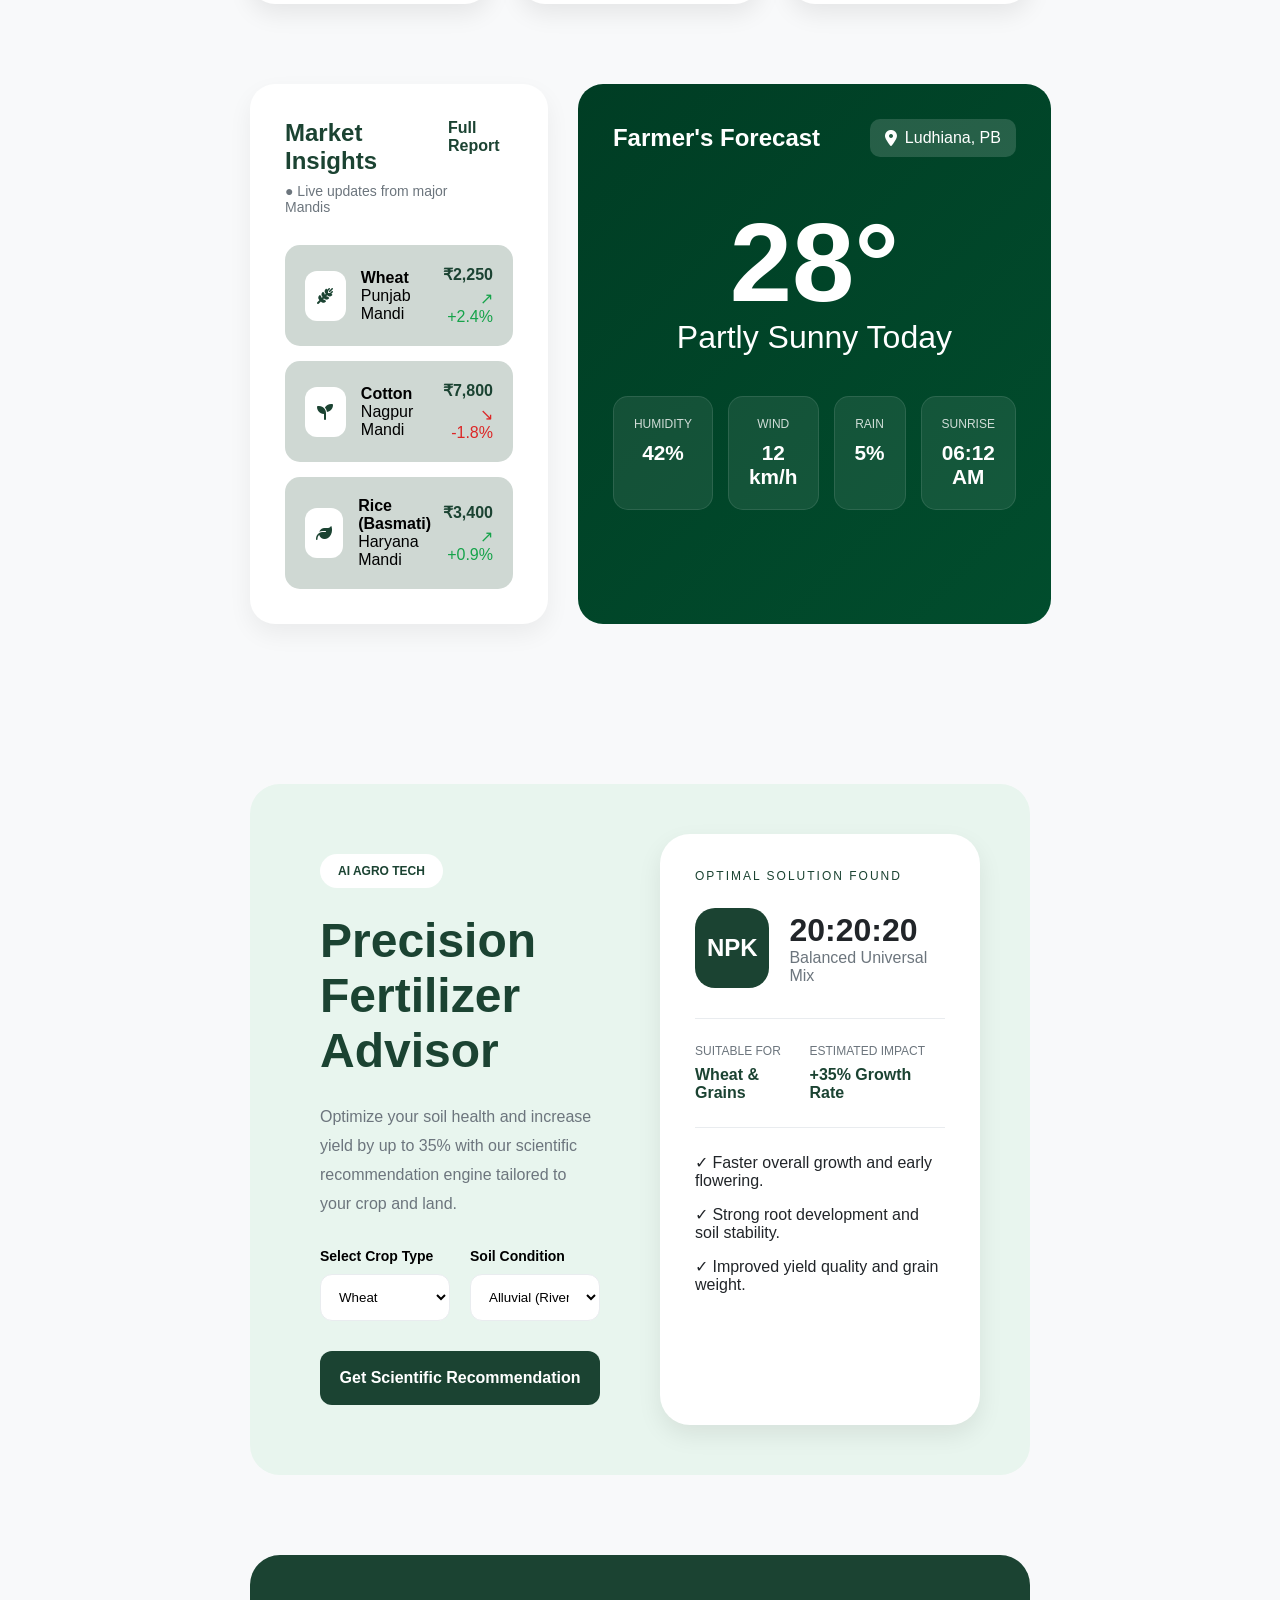
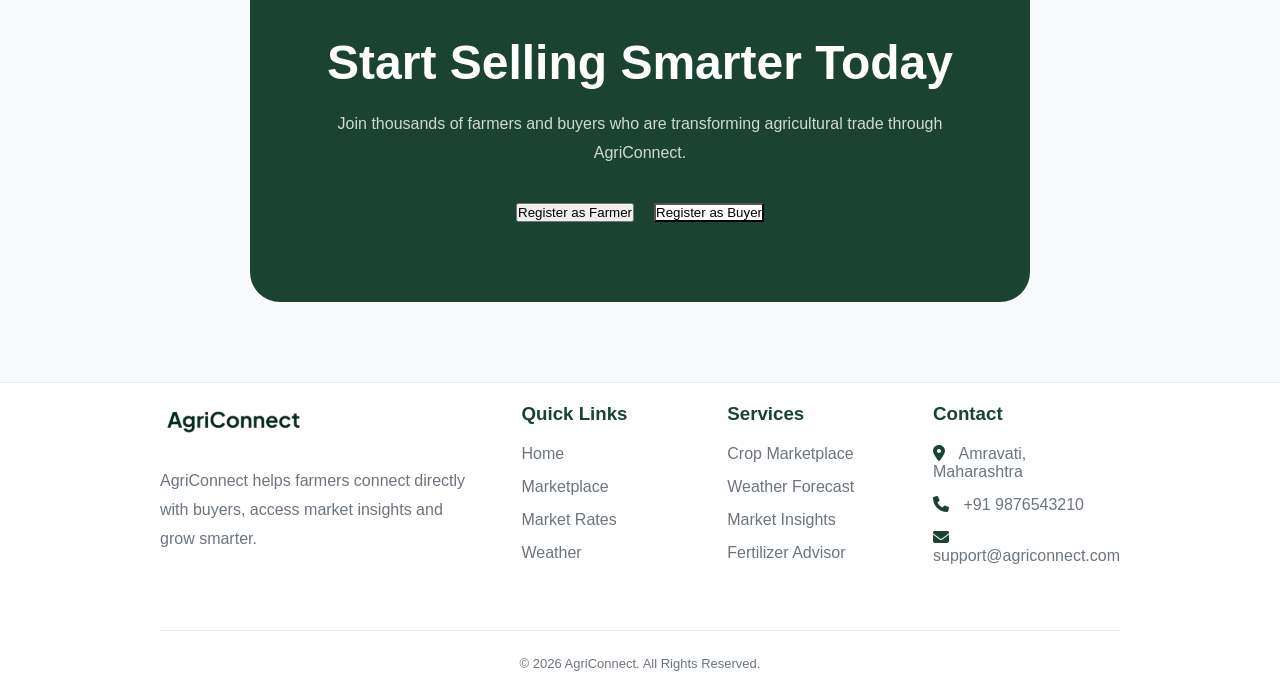
==== commit 7caf6afb: "fix: the hero section added new hero ssection" ====
--- a/index.html
+++ b/index.html
@@ -29,67 +29,39 @@
                     <button>Sell Your Crops</button>
                 </div>
             </div>
-            <div class="hero">
-                <div class="heroleft">
+            <section class="hero">
+
+                
+
+                <div class="heroContent">
+
                     <div class="trustBadge">
-                        <i class="fa-regular fa-circle-check"></i>
-                        <p>India's Trusted Agriculture Ecosystem</p>
-                    </div>
-
-                    <div class="heroHeading">
-                        <h1>
-                            Sell Crops Directly.
-                            <span>Earn Better Prices.</span>
-                            Grow Smarter.
-                        </h1>
-                    </div>
-
-                    <div class="heroDescription">
-                        <p>
-                            Connect with verified buyers,
-                            monitor market prices,
-                            access weather insights,
-                            and make smarter farming decisions
-                            through one unified platform.
-                        </p>
-                    </div>
-
-                    <div class="buttons">
-                        <button class="primaryBtn">Explore Marketplace</button>
-                        <button class="secondaryBtn">Check Market Rates</button>
-                    </div>
-                </div>
-
-                <div class="heroright">
-                    <div class="imageContainer">
-                        <img src="images/HomePageImage.png" alt="Farmer Image">
-                        <div class="priceCard">
-                            <i class="fa-solid fa-indian-rupee-sign"></i>
-                            <div>
-                                <p>Wheat Price</p>
-                                <h4>₹2,250 / Qtl</h4>
-                            </div>
-                        </div>
-
-                        <div class="weatherCard">
-                            <i class="fa-solid fa-cloud-sun"></i>
-                            <div>
-                                <p>Weather</p>
-                                <h4>28°C Sunny</h4>
-                            </div>
-                        </div>
-
-                        <div class="listingCard">
-                            <i class="fa-solid fa-seedling"></i>
-                            <div>
-                                <p>Active Listings</p>
-                                <h4>1,250+</h4>
-                            </div>
-                        </div>
-                    </div>
-                </div>
-            </div>
-
+                        <i class="fa-solid fa-seedling"></i>
+                        AgriConnect
+                    </div>
+
+                    <h1>
+                        The Smart 
+                        <span>Marketplace</span>
+                        for Modern 
+                        <span>Agriculture</span> 
+                    </h1>
+
+                    <p>
+                        Empowering farmers with direct market access,
+                        real-time pricing insights, weather intelligence,
+                        and sustainable agricultural practices.
+                    </p>
+
+                    <button class="heroBtn">
+                        Get Started
+                    </button>
+
+                </div>
+
+               
+
+            </section>
             <!-- cards below heroo section -->
             <div class="cards">
                 <div class="card">
--- a/css/style.css
+++ b/css/style.css
@@ -117,177 +117,99 @@
 /* Hero section css */
 
 .hero{
-    min-height:calc(100vh - 80px);
-    padding:50px 160px;
-    display:grid;
-    grid-template-columns:1fr 1fr;
-    grid-template-areas:"heroleft heroright";
-    gap:60px;
-    align-items:center;
-}
-
-.heroleft{
-    grid-area:heroleft;
+    width:100%;
+    height: 90vh;
+    background-image: url("../images/herobg.png");
+    margin:0px ;
+    overflow:hidden;
+    box-shadow:0 10px 30px rgba(0,0,0,0.08);
+}
+
+.topBanner{
+    height:40px;
+    background-color:var(--primary);
+    color:white;
+    display:flex;
+    justify-content:center;
+    align-items:center;
+    font-size:13px;
+    font-weight:500;
+}
+
+.heroContent{
+    padding:80px 40px 60px;
     display:flex;
     flex-direction:column;
-    gap:25px;
+    align-items:center;
+    text-align:center;
 }
 
 .trustBadge{
-    width:fit-content;
-    padding:10px 18px;
-    background-color:var(--tertiary);
-    border-radius:30px;
-    display:flex;
-    align-items:center;
-    gap:10px;
-    color:var(--primary);
+    display:flex;
+    align-items:center;
+    gap:8px;
+    margin-bottom:25px;
+
+    color:var(--primary);
+    font-weight:600;
     font-size:14px;
-    font-weight:500;
-}
-
-.heroHeading h1{
-    font-size:3.5rem;
-    line-height:1.1;
+}
+
+.trustBadge i{
+    color:var(--secondary);
+}
+
+.heroContent h1{
+    max-width:700px;
+    font-size:4rem;
+    line-height:1.15;
     color:var(--text-dark);
-}
-
-.heroHeading span{
+    margin-bottom:20px;
+}
+
+.heroContent h1 span{
     color:var(--secondary);
 }
 
-.heroDescription{
-    max-width:600px;
-}
-
-.heroDescription p{
+.heroContent p{
+    max-width:650px;
     font-size:18px;
     line-height:1.8;
     color:var(--text-light);
-}
-
-.buttons{
-    display:flex;
-    gap:20px;
-}
-
-.primaryBtn{
-    padding:15px 25px;
+    margin-bottom:35px;
+}
+
+.heroBtn{
+    padding:14px 34px;
     border:none;
-    border-radius:var(--radius);
-    color: var(--secondary);
+    border-radius:30px;
+    background-color:var(--secondary);
+    color:white;
     font-size:15px;
-    background-color: var(--neutral);
     font-weight:600;
     cursor:pointer;
     transition:var(--transition);
 }
-
-
-
-.secondaryBtn{
-    padding:15px 25px;
-    border:2px solid var(--primary);
-    border-radius:var(--radius);
-    background-color:white;
-    color:var(--primary);
-    font-size:15px;
-    font-weight:600;
-    cursor:pointer;
-    transition:var(--transition);
-}
-
-.secondaryBtn:hover{
-    background-color:var(--primary);
-    color:black;
-}
-
-.heroright{
-    grid-area:heroright;
-    display:flex;
-    justify-content:center;
-    align-items:center;
-}
-
-.imageContainer{
-    position:relative;
-}
-
-.imageContainer img{
+.heroBtn:hover{
+    transform: scale(1.05);
+    transition: var(--transition);
+    background-color: var(--tertiary);
+}
+.heroBtn:hover{
+    background-color:var(--secondary);
+}
+
+.heroImage{
     width:100%;
-    max-width:550px;
-    border-radius:20px;
+    height:90vh;
+}
+
+.heroImage img{
+    width:100%;
+    height:100%;
+    object-fit:cover;
     display:block;
-    box-shadow: 0px 0px 10px black;
-}
-/* floating caards */
-.priceCard,
-.weatherCard,
-.listingCard{
-    position:absolute;
-    background-color:white;
-    padding:15px 20px;
-    border-radius:15px;
-    display:flex;
-    align-items:center;
-    gap:12px;
-    box-shadow: 0px 0px 20px black;
-    min-width:180px;
-}
-.priceCard i,
-.weatherCard i,
-.listingCard i{
-    width:40px;
-    height:40px;
-    display:flex;
-    justify-content:center;
-    align-items:center;
-    border-radius:50%;
-    background-color:var(--tertiary);
-    color:var(--primary);
-}
-.priceCard p,
-.weatherCard p,
-.listingCard p{
-    font-size:13px;
-    color:var(--text-light);
-}
-.priceCard h4,
-.weatherCard h4,
-.listingCard h4{
-    font-size:15px;
-    color:var(--text-dark);
-}
-.priceCard{
-    top:20px;
-    left:-50px;
-    animation: float 3s ease-in-out infinite;
-}
-.weatherCard{
-    bottom:20px;
-    left:-40px;
-    animation: float 4s ease-in-out infinite 0.5s ;
-}
-.listingCard{
-    top:120px;
-    right:-50px;
-    animation: float 3.5s ease-in-out infinite 1s;
-}
-/* FLOATING ANIMATION */
-@keyframes float{
-    0%{
-        transform: translateY(0);
-    }
-
-    50%{
-        transform: translateY(-10px);
-    }
-
-    100%{
-        transform: translateY(0);
-    }
-}
-
+}
 /* Cards section  */
 .cards{
     padding: 2rem 250px;
@@ -450,11 +372,16 @@
 }
 
 .featureCard{
-    background-color: white;
-    border: 1px solid var(--border);
-    border-radius: 25px;
-    padding: 30px;
-    transition: var(--transition);
+    background:linear-gradient(
+        135deg,
+        #ffffff,
+        #f5fcf7
+    );
+    padding: 1rem;
+    border:1px solid var(--border);
+    border-radius:20px;
+    overflow:hidden;
+    transition:var(--transition);
 }
 
 .featureCard:hover{
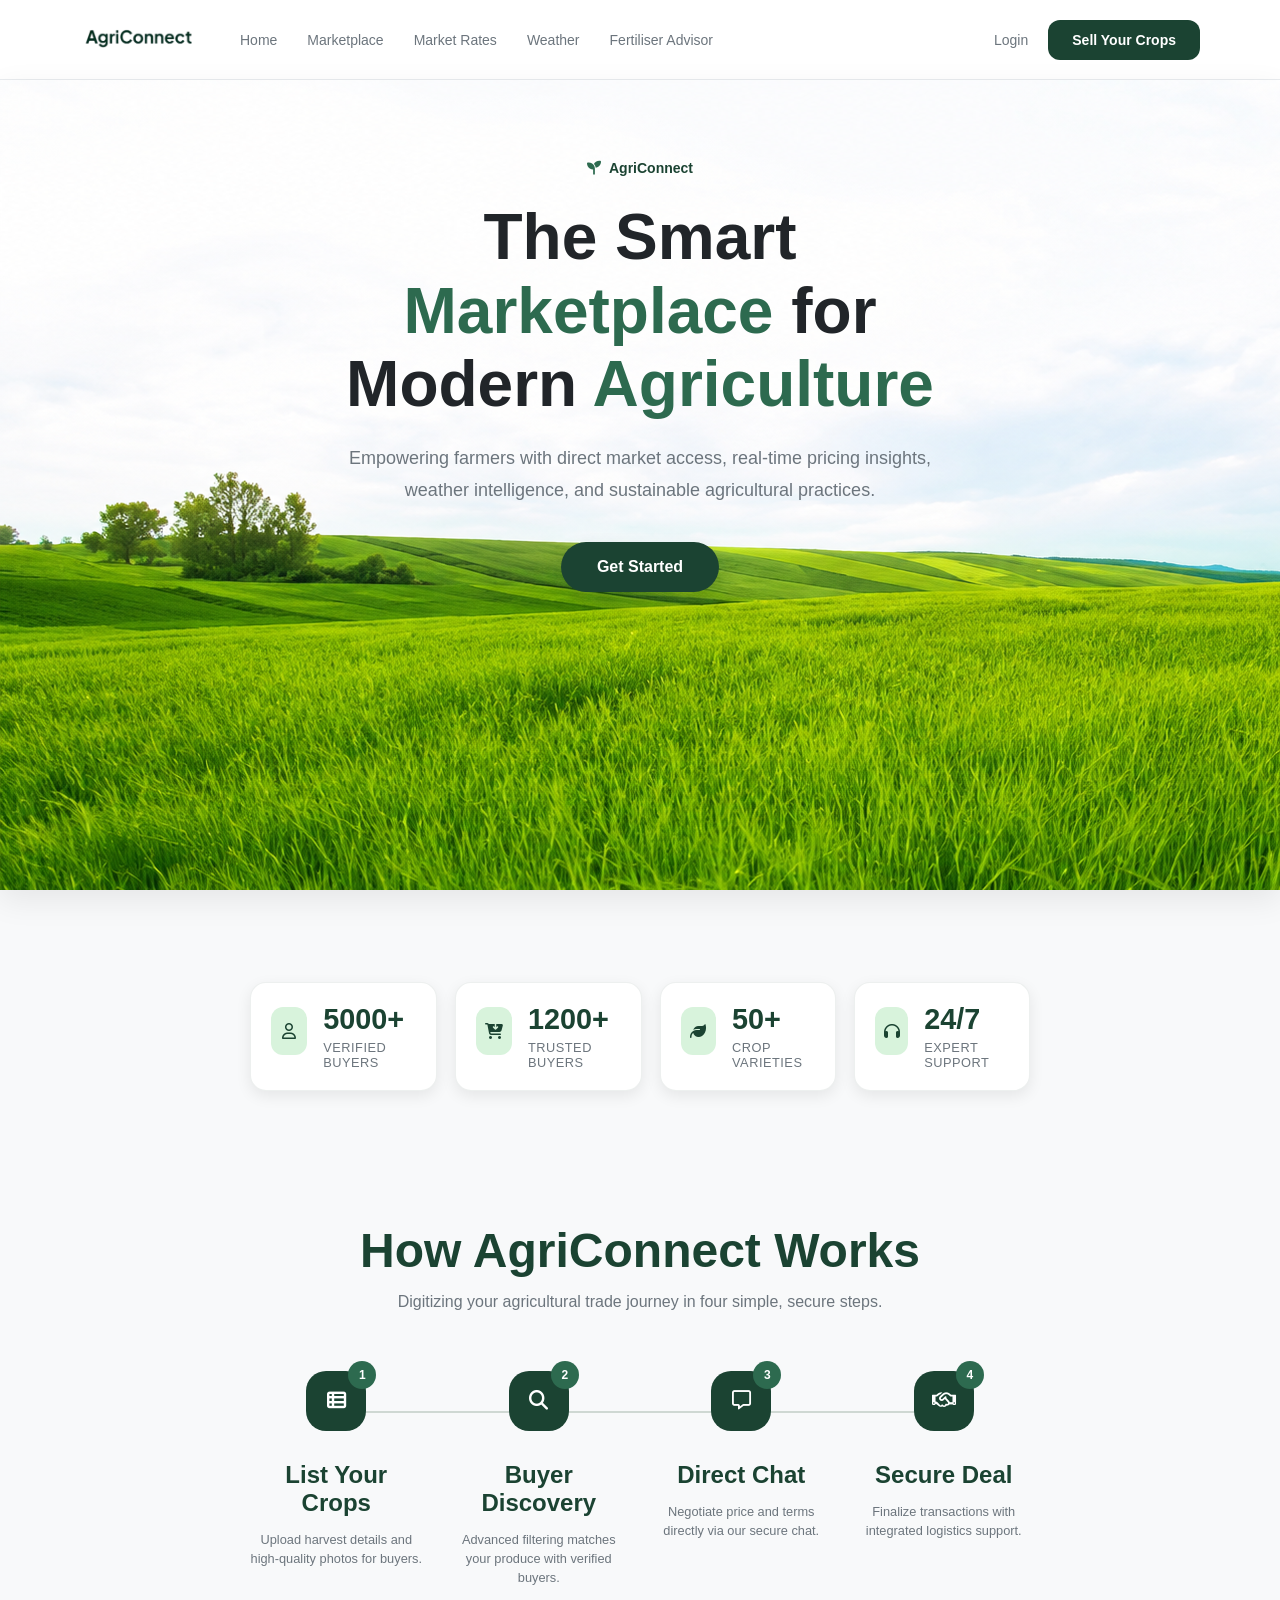
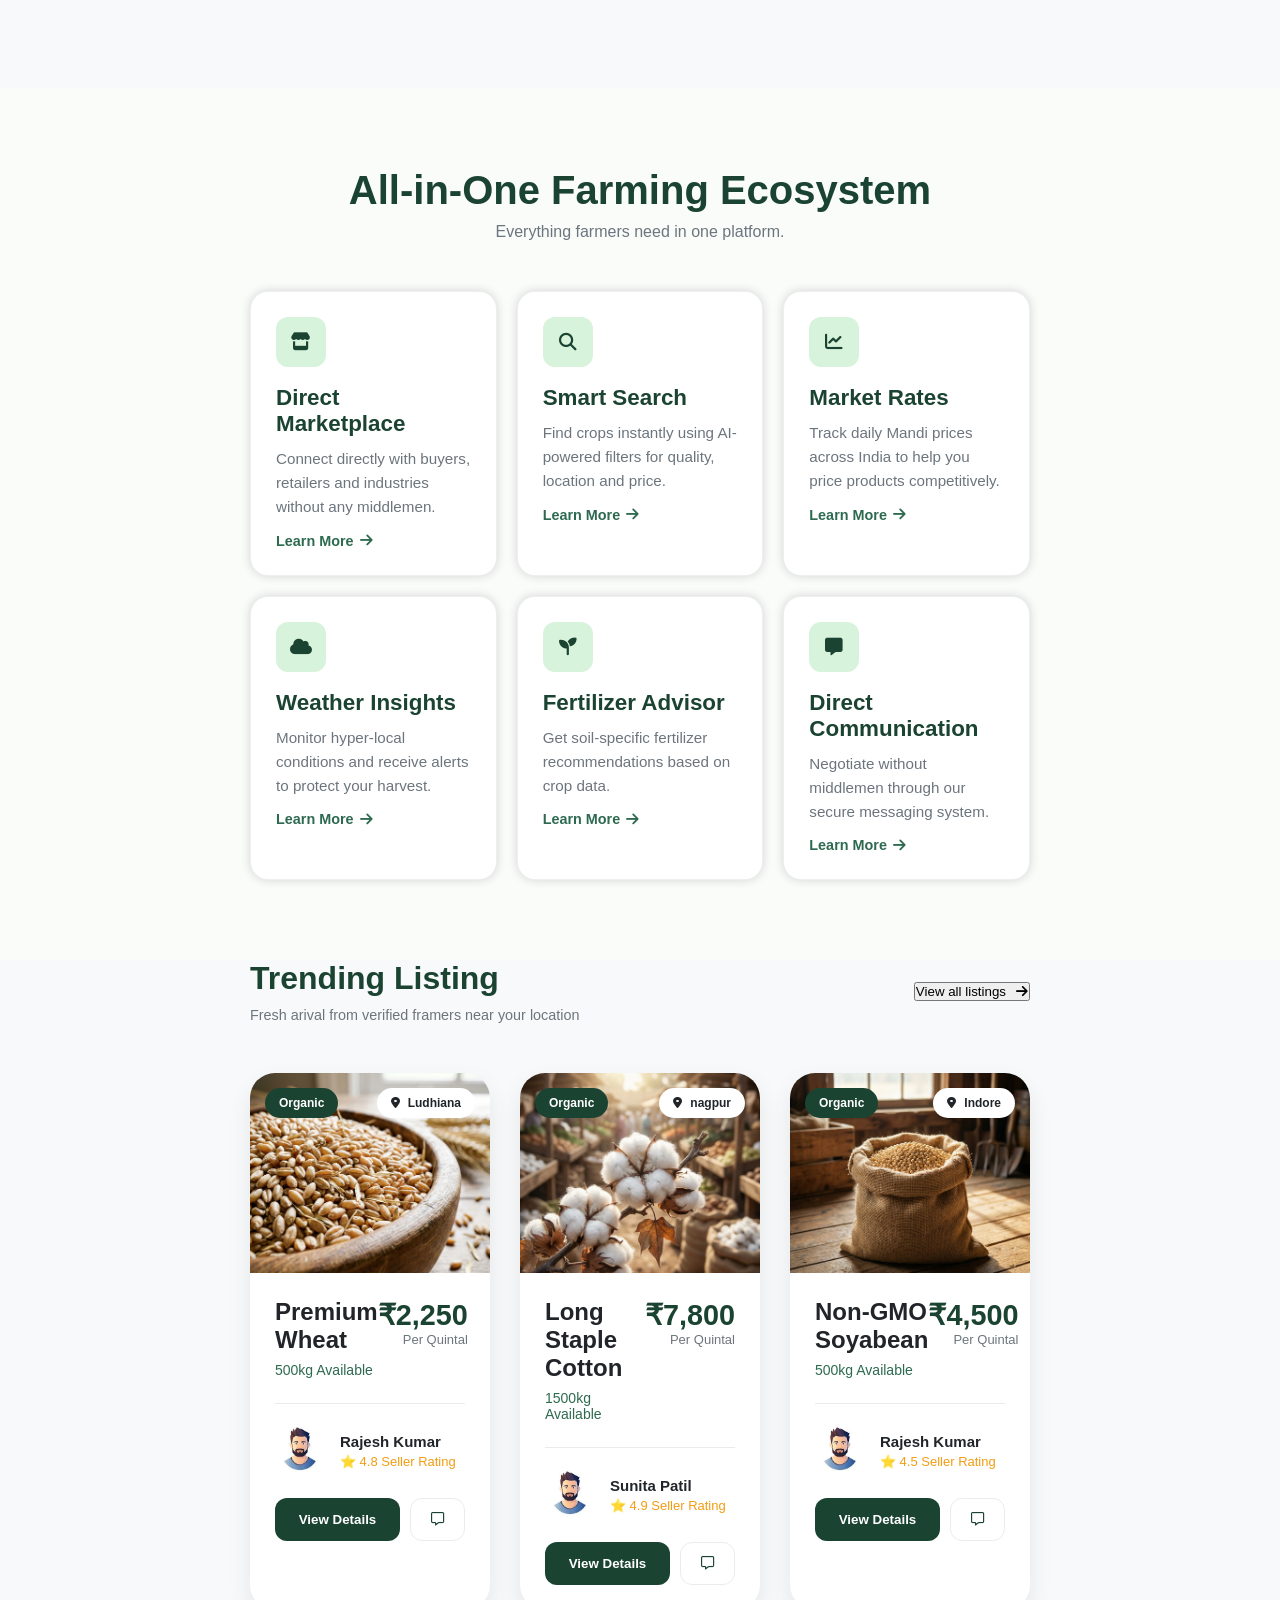
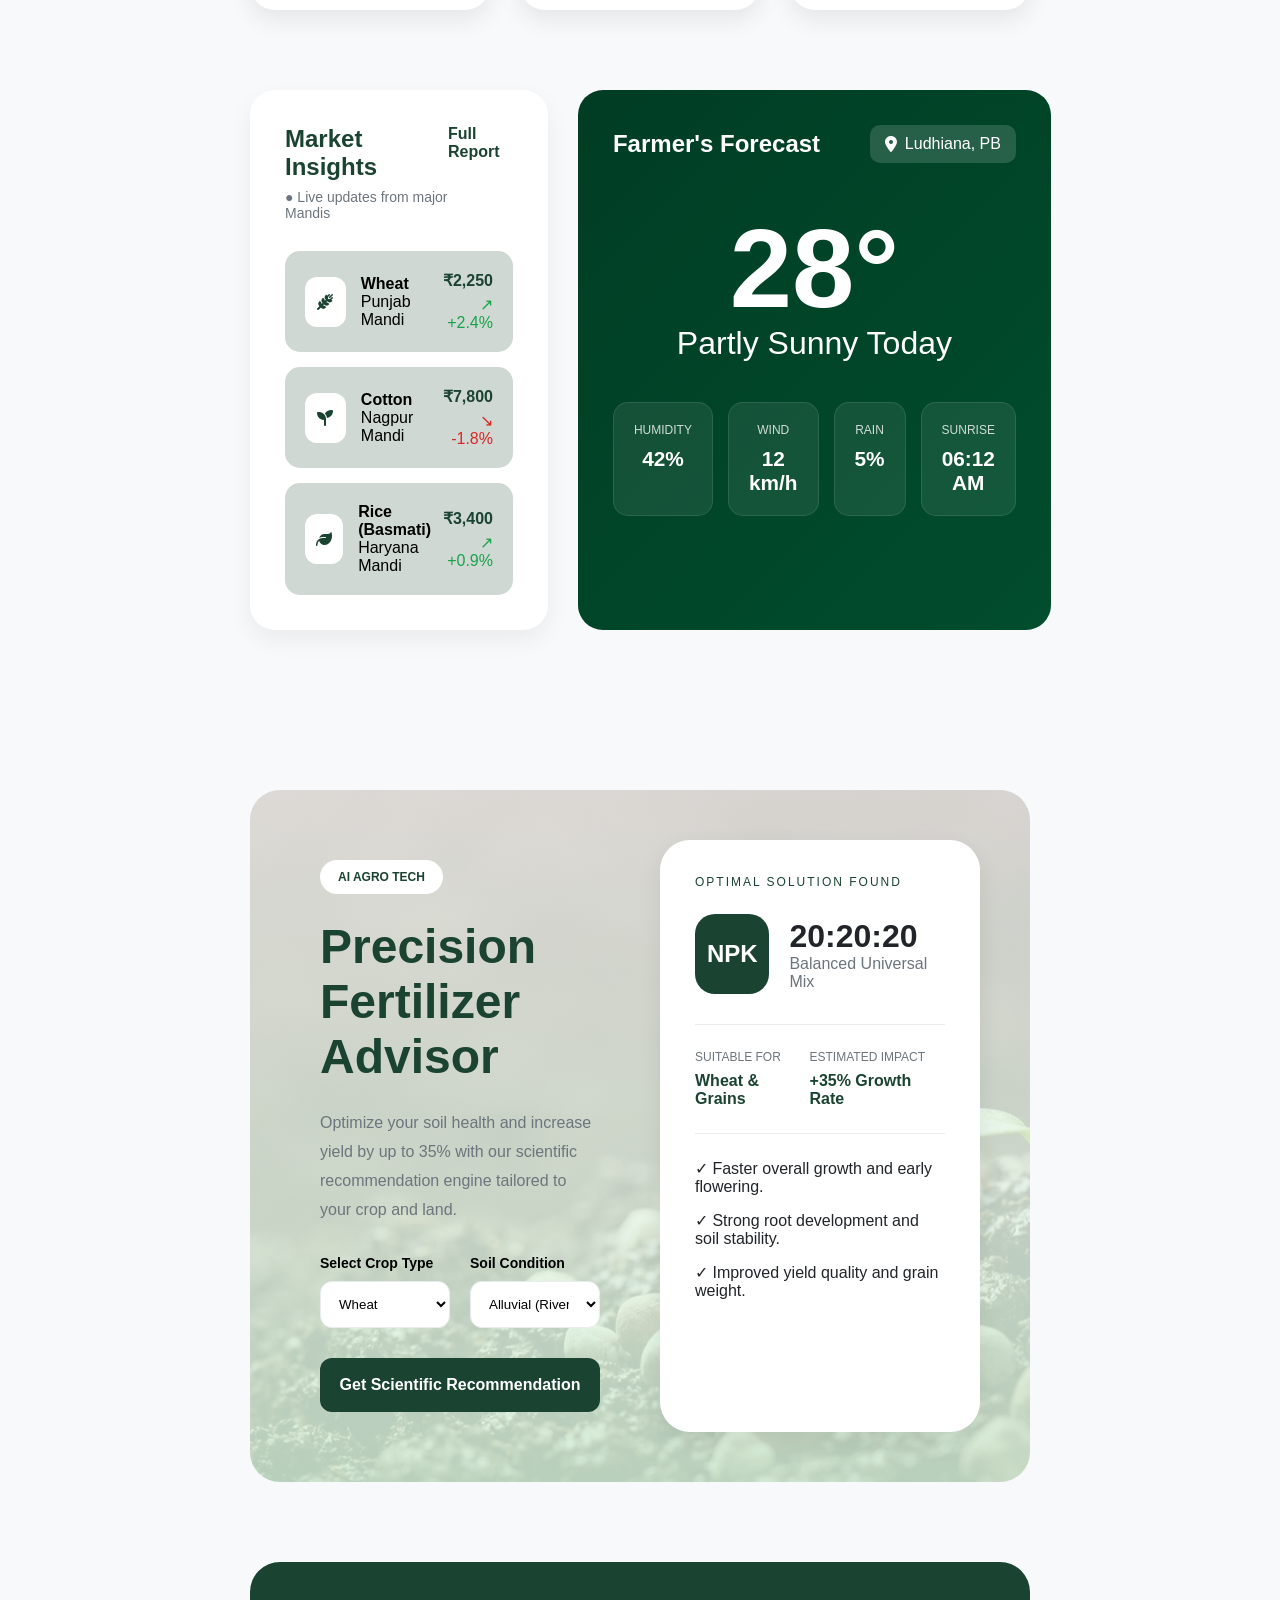
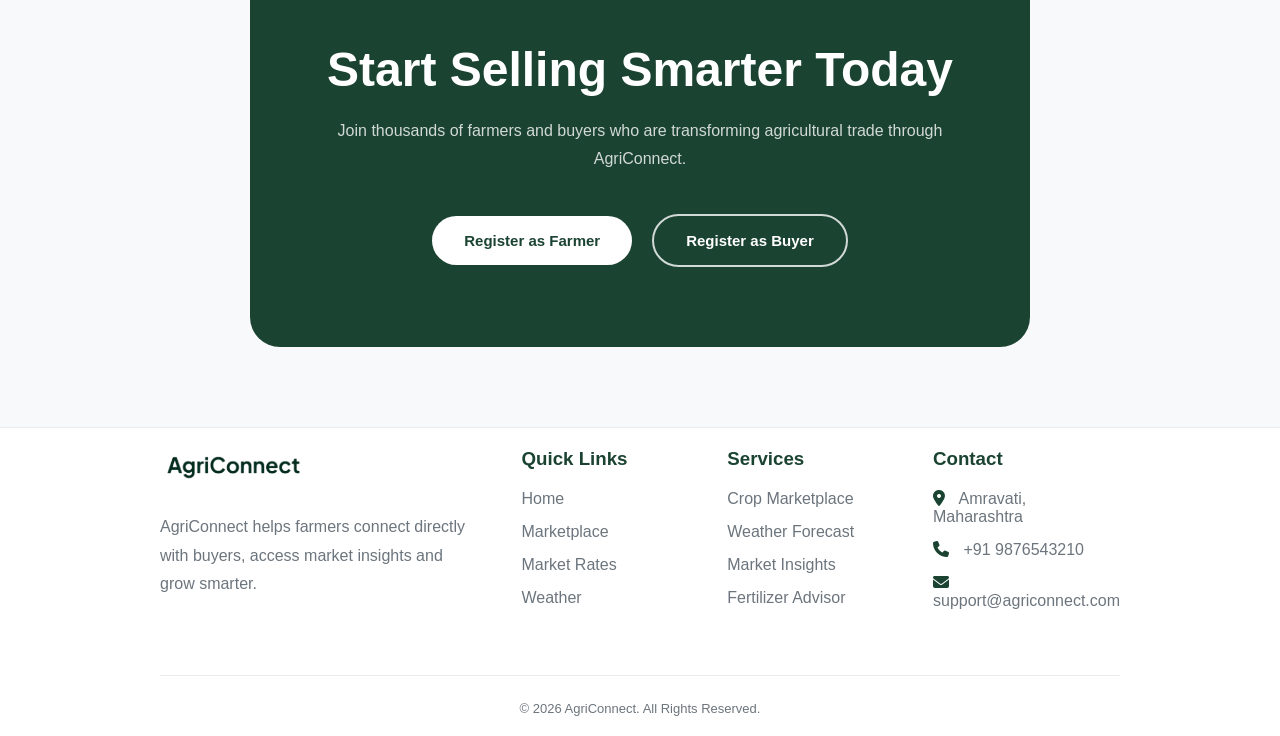
==== commit 2a984332: "fix: the ui of the marketplace page" ====
--- a/index.html
+++ b/index.html
@@ -1,673 +1,583 @@
-    <!DOCTYPE html>
-    <html lang="en">
-    <head>
-        <meta charset="UTF-8">
-        <meta name="viewport" content="width=device-width, initial-scale=1.0">
-        <title>AgriConnect</title>
-        <link rel="stylesheet" href="https://cdnjs.cloudflare.com/ajax/libs/font-awesome/6.7.2/css/all.min.css">
-        <link rel="stylesheet" href="css/style.css">
-    </head>
-    <body>
-        <div class="homePage">
-            <div class="nav">
-                <div class="navleft">
-                    <div class="logo">
-                        <img src="images/logo.png" alt="logo">
-                    </div>
-                    <div class="navlinks">
-                        <ul>
-                            <li><a href="index.html">Home</a></li>
-                            <li><a href="marketplace.html">Marketplace</a></li>
-                            <li><a href="#">Market Rates</a></li>
-                            <li><a href="weather.html">Weather</a></li>
-                            <li><a href="#">Fertiliser Advisor</a></li>
-                        </ul>
-                    </div>
-                </div>
-                <div class="navright">
-                    <a href="#">Login</a>
-                    <button>Sell Your Crops</button>
-                </div>
-            </div>
-            <section class="hero">
-
-                
-
-                <div class="heroContent">
-
-                    <div class="trustBadge">
-                        <i class="fa-solid fa-seedling"></i>
-                        AgriConnect
-                    </div>
-
-                    <h1>
-                        The Smart 
-                        <span>Marketplace</span>
-                        for Modern 
-                        <span>Agriculture</span> 
-                    </h1>
-
-                    <p>
-                        Empowering farmers with direct market access,
-                        real-time pricing insights, weather intelligence,
-                        and sustainable agricultural practices.
-                    </p>
-
-                    <button class="heroBtn">
-                        Get Started
-                    </button>
-
-                </div>
-
-               
-
-            </section>
-            <!-- cards below heroo section -->
-            <div class="cards">
-                <div class="card">
-                    <div class="cardlogo"><i class="fa-regular fa-user"></i></div>
-                    <div class="cardinfo">
-                        <h2>5000+</h2>
-                        <p>VERIFIED BUYERS</p>
-                    </div>
-                </div>
-                <div class="card">
-                    <div class="cardlogo"><i class="fa-solid fa-cart-arrow-down"></i></div>
-                    <div class="cardinfo">
-                        <h2>1200+</h2>
-                        <p>TRUSTED BUYERS</p>
-                    </div>
-                </div>
-                <div class="card">
-                    <div class="cardlogo"><i class="fa-solid fa-leaf"></i></div>
-                    <div class="cardinfo">
-                        <h2>50+</h2>
-                        <p>CROP VARIETIES</p>
-                    </div>
-                </div>
-                <div class="card">
-                    <div class="cardlogo"><i class="fa-solid fa-headphones"></i></div>
-                    <div class="cardinfo">
-                        <h2>24/7</h2>
-                        <p>EXPERT SUPPORT</p>
-                    </div>
-                </div>
-            </div>
-
-            <!-- how this works section -->
-             <section class="howItWorks">
-
-
-                <div class="sectionHeading">
-                    <h2>How AgriConnect Works</h2>
-                    <p>Digitizing your agricultural trade journey in four simple, secure steps.</p>
-                </div>
-
-                <div class="steps">
-
-                    <div class="step">
-
-                        <div class="stepIcon">
-                            <span class="stepNumber">1</span>
-                            <i class="fa-solid fa-table-list"></i>
-                        </div>
-
-                        <div class="stepInfo">
-                            <h3>List Your Crops</h3>
-                            <p>
-                                Upload harvest details and
-                                high-quality photos for buyers.
-                            </p>
-                        </div>
-
-                    </div>
-
-                    <div class="step">
-
-                        <div class="stepIcon">
-                            <span class="stepNumber">2</span>
-                            <i class="fa-solid fa-magnifying-glass"></i>
-                        </div>
-
-                        <div class="stepInfo">
-                            <h3>Buyer Discovery</h3>
-                            <p>
-                                Advanced filtering matches your
-                                produce with verified buyers.
-                            </p>
-                        </div>
-
-                    </div>
-
-                    <div class="step">
-
-                        <div class="stepIcon">
-                            <span class="stepNumber">3</span>
-                            <i class="fa-regular fa-message"></i>
-                        </div>
-
-                        <div class="stepInfo">
-                            <h3>Direct Chat</h3>
-                            <p>
-                                Negotiate price and terms
-                                directly via our secure chat.
-                            </p>
-                        </div>
-
-                    </div>
-
-                    <div class="step">
-
-                        <div class="stepIcon">
-                            <span class="stepNumber">4</span>
-                            <i class="fa-regular fa-handshake"></i>
-                        </div>
-
-                        <div class="stepInfo">
-                            <h3>Secure Deal</h3>
-                            <p>
-                                Finalize transactions with
-                                integrated logistics support.
-                            </p>
-                        </div>
-                    </div>
-                </div>
-
-            </section>
-            
-
-            <div class="featuresSection">
-                <div class="featureHeading">
-                    <h2>All-in-One Farming Ecosystem</h2>
-                    <p>Everything farmers need in one platform.</p>
-                </div>
-                <div class="featureGrid">
-
-                    <div class="featureCard">
-                        <div class="featureIcon">
-                            <i class="fa-solid fa-store"></i>
-                        </div>
-
-                        <h3>Direct Marketplace</h3>
-
-                        <p>
-                            Connect directly with buyers,
-                            retailers and industries without
-                            any middlemen.
-                        </p>
-                    </div>
-
-                    <div class="featureCard">
-                        <div class="featureIcon">
-                            <i class="fa-solid fa-magnifying-glass"></i>
-                        </div>
-
-                        <h3>Smart Search</h3>
-
-                        <p>
-                            Find crops instantly using AI-powered
-                            filters for quality, location and price.
-                        </p>
-                    </div>
-
-                    <div class="featureCard">
-                        <div class="featureIcon">
-                            <i class="fa-solid fa-chart-line"></i>
-                        </div>
-
-                        <h3>Market Rates</h3>
-
-                        <p>
-                            Track daily Mandi prices across India
-                            to help you price products competitively.
-                        </p>
-                    </div>
-
-                    <div class="featureCard">
-                        <div class="featureIcon">
-                            <i class="fa-solid fa-cloud"></i>
-                        </div>
-
-                        <h3>Weather Insights</h3>
-
-                        <p>
-                            Monitor hyper-local conditions and
-                            receive alerts to protect your harvest.
-                        </p>
-                    </div>
-
-                    <div class="featureCard">
-                        <div class="featureIcon">
-                            <i class="fa-solid fa-seedling"></i>
-                        </div>
-
-                        <h3>Fertilizer Advisor</h3>
-
-                        <p>
-                            Get soil-specific fertilizer
-                            recommendations based on crop data.
-                        </p>
-                    </div>
-
-                    <div class="featureCard">
-                        <div class="featureIcon">
-                            <i class="fa-solid fa-message"></i>
-                        </div>
-
-                        <h3>Direct Communication</h3>
-
-                        <p>
-                            Negotiate without middlemen through
-                            our secure messaging system.
-                        </p>
-                    </div>
-
-                </div>
-            </div>
-
-
-
-            <!-- crops section -->
-            <div class="strip">
-                    <div class="left">
-                        <h2>Trending Listing</h2>
-                        <p>Fresh arival from verified framers near your location</p>
-                    </div>
-                    <div class="right">
-                        <button class="primaryBtn" onclick="window.location.href='marketplace.html'" >View all listings <i class="fa-solid fa-arrow-right"></i></button>
-                    </div>
-            </div>
-            <div class="cropsMarketplace">
-                
-                <div class="cropcards">
-                    <div class="cropcard">
-                        <div class="cropImage">
-                            <img src="images/wheat.png" alt="Premium Wheat">
-                            <div class="cropType">
-                                Organic
-                            </div>
-                            <div class="cropLocation">
-                                <i class="fa-solid fa-location-dot"></i>
-                                Ludhiana
-                            </div>
-                        </div>
-                        <div class="cropInfo">
-                            <div class="cropHeader">
-                                <div class="cropTitle">
-                                    <h3>Premium Wheat</h3>
-                                    <p>500kg Available</p>
-                                </div>
-                                <div class="cropPrice">
-                                    <h3>₹2,250</h3>
-                                    <p>Per Quintal</p>
-                                </div>
-                            </div>
-                        </div>
-                        <div class="sellerInfo">
-                            <div class="sellerImage">
-                                <img src="images/user1.png" alt="Seller">
-                            </div>
-                            <div class="sellerDetails">
-                                <h4>Rajesh Kumar</h4>
-                                <p>⭐ 4.8 Seller Rating</p>
-                            </div>
-                        </div>
-                        <div class="cropActions">
-                            <button class="detailsBtn">
-                                View Details
-                            </button>
-                            <button class="chatBtn">
-                                <i class="fa-regular fa-message"></i>
-                            </button>
-                        </div>
-
-                    </div>
-                    <div class="cropcard">
-                        <div class="cropImage">
-                            <img src="images/cotton.png" alt="Premium Wheat">
-                            <div class="cropType">
-                                Organic
-                            </div>
-                            <div class="cropLocation">
-                                <i class="fa-solid fa-location-dot"></i>
-                                nagpur
-                            </div>
-                        </div>
-                        <div class="cropInfo">
-                            <div class="cropHeader">
-                                <div class="cropTitle">
-                                    <h3>Long Staple Cotton</h3>
-                                    <p>1500kg Available</p>
-                                </div>
-                                <div class="cropPrice">
-                                    <h3>₹7,800</h3>
-                                    <p>Per Quintal</p>
-                                </div>
-                            </div>
-                        </div>
-                        <div class="sellerInfo">
-                            <div class="sellerImage">
-                                <img src="images/user1.png" alt="Seller">
-                            </div>
-                            <div class="sellerDetails">
-                                <h4>Sunita Patil</h4>
-                                <p>⭐ 4.9 Seller Rating</p>
-                            </div>
-                        </div>
-                        <div class="cropActions">
-                            <button class="detailsBtn">
-                                View Details
-                            </button>
-                            <button class="chatBtn">
-                                <i class="fa-regular fa-message"></i>
-                            </button>
-                        </div>
-
-                    </div>
-                    <div class="cropcard">
-                        <div class="cropImage">
-                            <img src="images/soyabeam.png" alt="Premium Wheat">
-                            <div class="cropType">
-                                Organic
-                            </div>
-                            <div class="cropLocation">
-                                <i class="fa-solid fa-location-dot"></i>
-                                Indore
-                            </div>
-                        </div>
-                        <div class="cropInfo">
-                            <div class="cropHeader">
-                                <div class="cropTitle">
-                                    <h3>Non-GMO Soyabean</h3>
-                                    <p>500kg Available</p>
-                                </div>
-                                <div class="cropPrice">
-                                    <h3>₹4,500</h3>
-                                    <p>Per Quintal</p>
-                                </div>
-                            </div>
-                        </div>
-                        <div class="sellerInfo">
-                            <div class="sellerImage">
-                                <img src="images/user1.png" alt="Seller">
-                            </div>
-                            <div class="sellerDetails">
-                                <h4>Rajesh Kumar</h4>
-                                <p>⭐ 4.5 Seller Rating</p>
-                            </div>
-                        </div>
-                        <div class="cropActions">
-                            <button class="detailsBtn">
-                                View Details
-                            </button>
-                            <button class="chatBtn">
-                                <i class="fa-regular fa-message"></i>
-                            </button>
-                        </div>
-
-                    </div>
-                </div>
-
-                    <!-- Market insites and Wheather Forcast Section  -->
-                    <div class="insightsWeather">
-
-                        <div class="marketInsights">
-
-                            <div class="insightHeader">
-                                <div>
-                                    <h2>Market Insights</h2>
-                                    <p>● Live updates from major Mandis</p>
-                                </div>
-
-                                <a href="#">Full Report</a>
-                            </div>
-
-                            <div class="marketCard">
-                                
-                                <div class="marketItem">
-                                    <div class="marketLeft">
-                                        <div class="marketIcon">
-                                            <i class="fa-solid fa-wheat-awn"></i>
-                                        </div>
-
-                                        <div>
-                                            <h4>Wheat</h4>
-                                            <p>Punjab Mandi</p>
-                                        </div>
-                                    </div>
-
-                                    <div class="marketRight">
-                                        <h4>₹2,250</h4>
-                                        <p class="profit">↗ +2.4%</p>
-                                    </div>
-                                </div>
-
-                                <div class="marketItem">
-                                    <div class="marketLeft">
-                                        <div class="marketIcon">
-                                            <i class="fa-solid fa-seedling"></i>
-                                        </div>
-
-                                        <div>
-                                            <h4>Cotton</h4>
-                                            <p>Nagpur Mandi</p>
-                                        </div>
-                                    </div>
-
-                                    <div class="marketRight">
-                                        <h4>₹7,800</h4>
-                                        <p class="loss">↘ -1.8%</p>
-                                    </div>
-                                </div>
-
-                                <div class="marketItem">
-                                    <div class="marketLeft">
-                                        <div class="marketIcon">
-                                            <i class="fa-solid fa-leaf"></i>
-                                        </div>
-
-                                        <div>
-                                            <h4>Rice (Basmati)</h4>
-                                            <p>Haryana Mandi</p>
-                                        </div>
-                                    </div>
-
-                                    <div class="marketRight">
-                                        <h4>₹3,400</h4>
-                                        <p class="profit">↗ +0.9%</p>
-                                    </div>
-                                </div>
-                                
-                            </div>
-
-                        </div>
-
-                        <div class="weatherCardLarge">
-
-                            <div class="weatherTop">
-                                <h2>Farmer's Forecast</h2>
-
-                                <div class="locationTag">
-                                    <i class="fa-solid fa-location-dot"></i>
-                                    Ludhiana, PB
-                                </div>
-                            </div>
-
-                            <div class="weatherMain">
-                                <h1>28°</h1>
-                                <h3>Partly Sunny Today</h3>
-                            </div>
-
-                            <div class="weatherStats">
-
-                                <div class="weatherStat">
-                                    <p>HUMIDITY</p>
-                                    <h4>42%</h4>
-                                </div>
-
-                                <div class="weatherStat">
-                                    <p>WIND</p>
-                                    <h4>12 km/h</h4>
-                                </div>
-
-                                <div class="weatherStat">
-                                    <p>RAIN</p>
-                                    <h4>5%</h4>
-                                </div>
-
-                                <div class="weatherStat">
-                                    <p>SUNRISE</p>
-                                    <h4>06:12 AM</h4>
-                                </div>
-                            </div>
-                        </div>
-                    </div>
-            </div>
-
-            <!-- Fertilizer section htl -->
-             <div class="fertilizerSection">
-                <div class="fertilizerLeft">
-                    <div class="fertilizerTag">
-                        AI AGRO TECH
-                    </div>
-                    <h2>Precision Fertilizer Advisor</h2>
-                    <p>
-                        Optimize your soil health and increase yield by up to 35%
-                        with our scientific recommendation engine tailored to
-                        your crop and land.
-                    </p>
-                    <div class="fertilizerInputs">
-                        <div class="inputGroup">
-                            <label>Select Crop Type</label>
-                            <select>
-                                <option>Wheat</option>
-                            </select>
-                        </div>
-                        <div class="inputGroup">
-                            <label>Soil Condition</label>
-                            <select>
-                                <option>Alluvial (River Basin)</option>
-                            </select>
-                        </div>
-                    </div>
-                    <button class="recommendBtn">
-                        Get Scientific Recommendation
-                    </button>
-                </div>
-                <div class="fertilizerRight">
-                    <p class="solutionTag">
-                        OPTIMAL SOLUTION FOUND
-                    </p>
-                    <div class="npkSection">
-                        <div class="npkBadge">
-                            NPK
-                        </div>
-                        <div>
-                            <h3>20:20:20</h3>
-                            <p>Balanced Universal Mix</p>
-                        </div>
-                    </div>
-                    <div class="recommendationStats">
-                        <div class="recommendationItem">
-                            <p>SUITABLE FOR</p>
-                            <h4>Wheat & Grains</h4>
-                        </div>
-                        <div class="recommendationItem">
-                            <p>ESTIMATED IMPACT</p>
-                            <h4>+35% Growth Rate</h4>
-                        </div>
-                    </div>
-                    <div class="benefits">
-                        <p>✓ Faster overall growth and early flowering.</p>
-                        <p>✓ Strong root development and soil stability.</p>
-                        <p>✓ Improved yield quality and grain weight.</p>
-                    </div>
-
-                </div>
-
-            </div>
-
-            <!-- cta ssection -->
-             <section class="ctaSection">
-
-                <h2>Start Selling Smarter Today</h2>
-
-                <p>
-                    Join thousands of farmers and buyers who are transforming
-                    agricultural trade through AgriConnect.
-                </p>
-
-                <div class="ctaButtons">
-                    <button class="primaryBtn">Register as Farmer</button>
-                    <button class="secondaryBtn">Register as Buyer</button>
-                </div>
-
-            </section>
-
-
-            <!-- footer section -->
-            <footer class="footer">
-
-                <div class="footerGrid">
-
-                    <div class="footerCol">
-
-                        <div class="footerLogo">
-                            <img src="images/logo.png" alt="AgriConnect">
-                        </div>
-
-                        <p>
-                            AgriConnect helps farmers connect directly with buyers,
-                            access market insights and grow smarter.
-                        </p>
-
-                    </div>
-
-                    <div class="footerCol">
-
-                        <h3>Quick Links</h3>
-
-                        <ul>
-                            <li><a href="index.html">Home</a></li>
-                            <li><a href="marketplace.html">Marketplace</a></li>
-                            <li><a href="#">Market Rates</a></li>
-                            <li><a href="weather.html">Weather</a></li>
-                        </ul>
-
-                    </div>
-
-                    <div class="footerCol">
-
-                        <h3>Services</h3>
-
-                        <ul>
-                            <li><a href="marketplace.html">Crop Marketplace</a></li>
-                            <li><a href="weather.html">Weather Forecast</a></li>
-                            <li><a href="#">Market Insights</a></li>
-                            <li><a href="#">Fertilizer Advisor</a></li>
-                        </ul>
-
-                    </div>
-
-                    <div class="footerCol">
-
-                        <h3>Contact</h3>
-
-                        <ul>
-                            <li><i class="fa-solid fa-location-dot"></i> Amravati, Maharashtra</li>
-                            <li><i class="fa-solid fa-phone"></i> +91 9876543210</li>
-                            <li><i class="fa-solid fa-envelope"></i> support@agriconnect.com</li>
-                        </ul>
-
-                    </div>
-
-                </div>
-
-                <div class="footerBottom">
-                    <p>© 2026 AgriConnect. All Rights Reserved.</p>
-                </div>
-
-            </footer>
-        </div>
-    </body>
-    </html>+<!DOCTYPE html>
+<html lang="en">
+	<head>
+		<meta charset="UTF-8">
+		<meta name="viewport" content="width=device-width, initial-scale=1.0">
+		<title>AgriConnect</title>
+		<link rel="stylesheet" href="https://cdnjs.cloudflare.com/ajax/libs/font-awesome/6.7.2/css/all.min.css">
+		<link rel="stylesheet" href="css/style.css">
+	</head>
+	<body>
+		<div class="homePage">
+			<div class="nav">
+				<div class="navleft">
+					<div class="logo">
+						<img src="images/logo.png" alt="logo">
+					</div>
+					<div class="navlinks">
+						<ul>
+							<li><a href="index.html">Home</a></li>
+							<li><a href="marketplace.html">Marketplace</a></li>
+							<li><a href="#">Market Rates</a></li>
+							<li><a href="weather.html">Weather</a></li>
+							<li><a href="#">Fertiliser Advisor</a></li>
+						</ul>
+					</div>
+				</div>
+				<div class="navright">
+					<a href="#">Login</a>
+					<button>Sell Your Crops</button>
+				</div>
+			</div>
+			<section class="hero">
+				<div class="heroContent">
+					<div class="trustBadge">
+						<i class="fa-solid fa-seedling"></i>
+						AgriConnect
+					</div>
+					<h1>
+						The Smart 
+						<span>Marketplace</span>
+						for Modern 
+						<span>Agriculture</span> 
+					</h1>
+					<p>
+						Empowering farmers with direct market access,
+						real-time pricing insights, weather intelligence,
+						and sustainable agricultural practices.
+					</p>
+					<button class="heroBtn">
+					Get Started
+					</button>
+				</div>
+			</section>
+			<!-- cards below heroo section -->
+			<div class="cards">
+				<div class="card">
+					<div class="cardlogo"><i class="fa-regular fa-user"></i></div>
+					<div class="cardinfo">
+						<h2>5000+</h2>
+						<p>VERIFIED BUYERS</p>
+					</div>
+				</div>
+				<div class="card">
+					<div class="cardlogo"><i class="fa-solid fa-cart-arrow-down"></i></div>
+					<div class="cardinfo">
+						<h2>1200+</h2>
+						<p>TRUSTED BUYERS</p>
+					</div>
+				</div>
+				<div class="card">
+					<div class="cardlogo"><i class="fa-solid fa-leaf"></i></div>
+					<div class="cardinfo">
+						<h2>50+</h2>
+						<p>CROP VARIETIES</p>
+					</div>
+				</div>
+				<div class="card">
+					<div class="cardlogo"><i class="fa-solid fa-headphones"></i></div>
+					<div class="cardinfo">
+						<h2>24/7</h2>
+						<p>EXPERT SUPPORT</p>
+					</div>
+				</div>
+			</div>
+			<!-- how this works section -->
+			<section class="howItWorks">
+				<div class="sectionHeading">
+					<h2>How AgriConnect Works</h2>
+					<p>Digitizing your agricultural trade journey in four simple, secure steps.</p>
+				</div>
+				<div class="steps">
+					<div class="step">
+						<div class="stepIcon">
+							<span class="stepNumber">1</span>
+							<i class="fa-solid fa-table-list"></i>
+						</div>
+						<div class="stepInfo">
+							<h3>List Your Crops</h3>
+							<p>
+								Upload harvest details and
+								high-quality photos for buyers.
+							</p>
+						</div>
+					</div>
+					<div class="step">
+						<div class="stepIcon">
+							<span class="stepNumber">2</span>
+							<i class="fa-solid fa-magnifying-glass"></i>
+						</div>
+						<div class="stepInfo">
+							<h3>Buyer Discovery</h3>
+							<p>
+								Advanced filtering matches your
+								produce with verified buyers.
+							</p>
+						</div>
+					</div>
+					<div class="step">
+						<div class="stepIcon">
+							<span class="stepNumber">3</span>
+							<i class="fa-regular fa-message"></i>
+						</div>
+						<div class="stepInfo">
+							<h3>Direct Chat</h3>
+							<p>
+								Negotiate price and terms
+								directly via our secure chat.
+							</p>
+						</div>
+					</div>
+					<div class="step">
+						<div class="stepIcon">
+							<span class="stepNumber">4</span>
+							<i class="fa-regular fa-handshake"></i>
+						</div>
+						<div class="stepInfo">
+							<h3>Secure Deal</h3>
+							<p>
+								Finalize transactions with
+								integrated logistics support.
+							</p>
+						</div>
+					</div>
+				</div>
+			</section>
+			<div class="featuresSection">
+				<div class="featureHeading">
+					<h2>All-in-One Farming Ecosystem</h2>
+					<p>Everything farmers need in one platform.</p>
+				</div>
+				<div class="featureGrid">
+					<div class="featureCard">
+						<div class="featureIcon">
+							<i class="fa-solid fa-store"></i>
+						</div>
+						<h3>Direct Marketplace</h3>
+						<p>
+							Connect directly with buyers,
+							retailers and industries without
+							any middlemen.
+						</p>
+						<a href="#">
+						Learn More
+						<i class="fa-solid fa-arrow-right"></i>
+						</a>
+					</div>
+					<div class="featureCard">
+						<div class="featureIcon">
+							<i class="fa-solid fa-magnifying-glass"></i>
+						</div>
+						<h3>Smart Search</h3>
+						<p>
+							Find crops instantly using AI-powered
+							filters for quality, location and price.
+						</p>
+						<a href="#">
+						Learn More
+						<i class="fa-solid fa-arrow-right"></i>
+						</a>
+					</div>
+					<div class="featureCard">
+						<div class="featureIcon">
+							<i class="fa-solid fa-chart-line"></i>
+						</div>
+						<h3>Market Rates</h3>
+						<p>
+							Track daily Mandi prices across India
+							to help you price products competitively.
+						</p>
+						<a href="#">
+						Learn More
+						<i class="fa-solid fa-arrow-right"></i>
+						</a>
+					</div>
+					<div class="featureCard">
+						<div class="featureIcon">
+							<i class="fa-solid fa-cloud"></i>
+						</div>
+						<h3>Weather Insights</h3>
+						<p>
+							Monitor hyper-local conditions and
+							receive alerts to protect your harvest.
+						</p>
+						<a href="#">
+						Learn More
+						<i class="fa-solid fa-arrow-right"></i>
+						</a>
+					</div>
+					<div class="featureCard">
+						<div class="featureIcon">
+							<i class="fa-solid fa-seedling"></i>
+						</div>
+						<h3>Fertilizer Advisor</h3>
+						<p>
+							Get soil-specific fertilizer
+							recommendations based on crop data.
+						</p>
+						<a href="#">
+						Learn More
+						<i class="fa-solid fa-arrow-right"></i>
+						</a>
+					</div>
+					<div class="featureCard">
+						<div class="featureIcon">
+							<i class="fa-solid fa-message"></i>
+						</div>
+						<h3>Direct Communication</h3>
+						<p>
+							Negotiate without middlemen through
+							our secure messaging system.
+						</p>
+						<a href="#">
+						Learn More
+						<i class="fa-solid fa-arrow-right"></i>
+						</a>
+					</div>
+				</div>
+			</div>
+			<!-- crops section -->
+			<div class="strip">
+				<div class="left">
+					<h2>Trending Listing</h2>
+					<p>Fresh arival from verified framers near your location</p>
+				</div>
+				<div class="right">
+					<button class="primaryBtn" onclick="window.location.href='marketplace.html'" >View all listings <i class="fa-solid fa-arrow-right"></i></button>
+				</div>
+			</div>
+			<div class="cropsMarketplace">
+				<div class="cropcards">
+					<div class="cropcard">
+						<div class="cropImage">
+							<img src="images/wheat.png" alt="Premium Wheat">
+							<div class="cropType">
+								Organic
+							</div>
+							<div class="cropLocation">
+								<i class="fa-solid fa-location-dot"></i>
+								Ludhiana
+							</div>
+						</div>
+						<div class="cropInfo">
+							<div class="cropHeader">
+								<div class="cropTitle">
+									<h3>Premium Wheat</h3>
+									<p>500kg Available</p>
+								</div>
+								<div class="cropPrice">
+									<h3>₹2,250</h3>
+									<p>Per Quintal</p>
+								</div>
+							</div>
+						</div>
+						<div class="sellerInfo">
+							<div class="sellerImage">
+								<img src="images/user1.png" alt="Seller">
+							</div>
+							<div class="sellerDetails">
+								<h4>Rajesh Kumar</h4>
+								<p>⭐ 4.8 Seller Rating</p>
+							</div>
+						</div>
+						<div class="cropActions">
+							<button class="detailsBtn">
+							View Details
+							</button>
+							<button class="chatBtn">
+							<i class="fa-regular fa-message"></i>
+							</button>
+						</div>
+					</div>
+					<div class="cropcard">
+						<div class="cropImage">
+							<img src="images/cotton.png" alt="Premium Wheat">
+							<div class="cropType">
+								Organic
+							</div>
+							<div class="cropLocation">
+								<i class="fa-solid fa-location-dot"></i>
+								nagpur
+							</div>
+						</div>
+						<div class="cropInfo">
+							<div class="cropHeader">
+								<div class="cropTitle">
+									<h3>Long Staple Cotton</h3>
+									<p>1500kg Available</p>
+								</div>
+								<div class="cropPrice">
+									<h3>₹7,800</h3>
+									<p>Per Quintal</p>
+								</div>
+							</div>
+						</div>
+						<div class="sellerInfo">
+							<div class="sellerImage">
+								<img src="images/user1.png" alt="Seller">
+							</div>
+							<div class="sellerDetails">
+								<h4>Sunita Patil</h4>
+								<p>⭐ 4.9 Seller Rating</p>
+							</div>
+						</div>
+						<div class="cropActions">
+							<button class="detailsBtn">
+							View Details
+							</button>
+							<button class="chatBtn">
+							<i class="fa-regular fa-message"></i>
+							</button>
+						</div>
+					</div>
+					<div class="cropcard">
+						<div class="cropImage">
+							<img src="images/soyabeam.png" alt="Premium Wheat">
+							<div class="cropType">
+								Organic
+							</div>
+							<div class="cropLocation">
+								<i class="fa-solid fa-location-dot"></i>
+								Indore
+							</div>
+						</div>
+						<div class="cropInfo">
+							<div class="cropHeader">
+								<div class="cropTitle">
+									<h3>Non-GMO Soyabean</h3>
+									<p>500kg Available</p>
+								</div>
+								<div class="cropPrice">
+									<h3>₹4,500</h3>
+									<p>Per Quintal</p>
+								</div>
+							</div>
+						</div>
+						<div class="sellerInfo">
+							<div class="sellerImage">
+								<img src="images/user1.png" alt="Seller">
+							</div>
+							<div class="sellerDetails">
+								<h4>Rajesh Kumar</h4>
+								<p>⭐ 4.5 Seller Rating</p>
+							</div>
+						</div>
+						<div class="cropActions">
+							<button class="detailsBtn">
+							View Details
+							</button>
+							<button class="chatBtn">
+							<i class="fa-regular fa-message"></i>
+							</button>
+						</div>
+					</div>
+				</div>
+				<!-- Market insites and Wheather Forcast Section  -->
+				<div class="insightsWeather">
+					<div class="marketInsights">
+						<div class="insightHeader">
+							<div>
+								<h2>Market Insights</h2>
+								<p>● Live updates from major Mandis</p>
+							</div>
+							<a href="#">Full Report</a>
+						</div>
+						<div class="marketCard">
+							<div class="marketItem">
+								<div class="marketLeft">
+									<div class="marketIcon">
+										<i class="fa-solid fa-wheat-awn"></i>
+									</div>
+									<div>
+										<h4>Wheat</h4>
+										<p>Punjab Mandi</p>
+									</div>
+								</div>
+								<div class="marketRight">
+									<h4>₹2,250</h4>
+									<p class="profit">↗ +2.4%</p>
+								</div>
+							</div>
+							<div class="marketItem">
+								<div class="marketLeft">
+									<div class="marketIcon">
+										<i class="fa-solid fa-seedling"></i>
+									</div>
+									<div>
+										<h4>Cotton</h4>
+										<p>Nagpur Mandi</p>
+									</div>
+								</div>
+								<div class="marketRight">
+									<h4>₹7,800</h4>
+									<p class="loss">↘ -1.8%</p>
+								</div>
+							</div>
+							<div class="marketItem">
+								<div class="marketLeft">
+									<div class="marketIcon">
+										<i class="fa-solid fa-leaf"></i>
+									</div>
+									<div>
+										<h4>Rice (Basmati)</h4>
+										<p>Haryana Mandi</p>
+									</div>
+								</div>
+								<div class="marketRight">
+									<h4>₹3,400</h4>
+									<p class="profit">↗ +0.9%</p>
+								</div>
+							</div>
+						</div>
+					</div>
+					<div class="weatherCardLarge">
+						<div class="weatherTop">
+							<h2>Farmer's Forecast</h2>
+							<div class="locationTag">
+								<i class="fa-solid fa-location-dot"></i>
+								Ludhiana, PB
+							</div>
+						</div>
+						<div class="weatherMain">
+							<h1>28°</h1>
+							<h3>Partly Sunny Today</h3>
+						</div>
+						<div class="weatherStats">
+							<div class="weatherStat">
+								<p>HUMIDITY</p>
+								<h4>42%</h4>
+							</div>
+							<div class="weatherStat">
+								<p>WIND</p>
+								<h4>12 km/h</h4>
+							</div>
+							<div class="weatherStat">
+								<p>RAIN</p>
+								<h4>5%</h4>
+							</div>
+							<div class="weatherStat">
+								<p>SUNRISE</p>
+								<h4>06:12 AM</h4>
+							</div>
+						</div>
+					</div>
+				</div>
+			</div>
+			<!-- Fertilizer section htl -->
+			<div class="fertilizerSection">
+				<div class="fertilizerLeft">
+					<div class="fertilizerTag">
+						AI AGRO TECH
+					</div>
+					<h2>Precision Fertilizer Advisor</h2>
+					<p>
+						Optimize your soil health and increase yield by up to 35%
+						with our scientific recommendation engine tailored to
+						your crop and land.
+					</p>
+					<div class="fertilizerInputs">
+						<div class="inputGroup">
+							<label>Select Crop Type</label>
+							<select>
+								<option>Wheat</option>
+							</select>
+						</div>
+						<div class="inputGroup">
+							<label>Soil Condition</label>
+							<select>
+								<option>Alluvial (River Basin)</option>
+							</select>
+						</div>
+					</div>
+					<button class="recommendBtn">
+					Get Scientific Recommendation
+					</button>
+				</div>
+				<div class="fertilizerRight">
+					<p class="solutionTag">
+						OPTIMAL SOLUTION FOUND
+					</p>
+					<div class="npkSection">
+						<div class="npkBadge">
+							NPK
+						</div>
+						<div>
+							<h3>20:20:20</h3>
+							<p>Balanced Universal Mix</p>
+						</div>
+					</div>
+					<div class="recommendationStats">
+						<div class="recommendationItem">
+							<p>SUITABLE FOR</p>
+							<h4>Wheat & Grains</h4>
+						</div>
+						<div class="recommendationItem">
+							<p>ESTIMATED IMPACT</p>
+							<h4>+35% Growth Rate</h4>
+						</div>
+					</div>
+					<div class="benefits">
+						<p>✓ Faster overall growth and early flowering.</p>
+						<p>✓ Strong root development and soil stability.</p>
+						<p>✓ Improved yield quality and grain weight.</p>
+					</div>
+				</div>
+			</div>
+			<!-- cta ssection -->
+			<section class="ctaSection">
+				<h2>Start Selling Smarter Today</h2>
+				<p>
+					Join thousands of farmers and buyers who are transforming
+					agricultural trade through AgriConnect.
+				</p>
+				<div class="ctaButtons">
+					<button class="primaryBtn">Register as Farmer</button>
+					<button class="secondaryBtn">Register as Buyer</button>
+				</div>
+			</section>
+			<!-- footer section -->
+			<footer class="footer">
+				<div class="footerGrid">
+					<div class="footerCol">
+						<div class="footerLogo">
+							<img src="images/logo.png" alt="AgriConnect">
+						</div>
+						<p>
+							AgriConnect helps farmers connect directly with buyers,
+							access market insights and grow smarter.
+						</p>
+					</div>
+					<div class="footerCol">
+						<h3>Quick Links</h3>
+						<ul>
+							<li><a href="index.html">Home</a></li>
+							<li><a href="marketplace.html">Marketplace</a></li>
+							<li><a href="#">Market Rates</a></li>
+							<li><a href="weather.html">Weather</a></li>
+						</ul>
+					</div>
+					<div class="footerCol">
+						<h3>Services</h3>
+						<ul>
+							<li><a href="marketplace.html">Crop Marketplace</a></li>
+							<li><a href="weather.html">Weather Forecast</a></li>
+							<li><a href="#">Market Insights</a></li>
+							<li><a href="#">Fertilizer Advisor</a></li>
+						</ul>
+					</div>
+					<div class="footerCol">
+						<h3>Contact</h3>
+						<ul>
+							<li><i class="fa-solid fa-location-dot"></i> Amravati, Maharashtra</li>
+							<li><i class="fa-solid fa-phone"></i> +91 9876543210</li>
+							<li><i class="fa-solid fa-envelope"></i> support@agriconnect.com</li>
+						</ul>
+					</div>
+				</div>
+				<div class="footerBottom">
+					<p>© 2026 AgriConnect. All Rights Reserved.</p>
+				</div>
+			</footer>
+		</div>
+	</body>
+</html>
--- a/css/style.css
+++ b/css/style.css
@@ -209,6 +209,44 @@
     height:100%;
     object-fit:cover;
     display:block;
+}
+/* button floating effect */
+.heroBtn{
+    padding:16px 36px;
+    border:none;
+    border-radius:50px;
+    background-color:var(--primary);
+    color:white;
+    font-size:16px;
+    font-weight:600;
+    cursor:pointer;
+    transition:all 0.3s ease;
+
+    animation:heroFloat 3s ease-in-out infinite;
+    box-shadow:0 10px 20px rgba(27,67,50,0.15);
+}
+
+.heroBtn:hover{
+    background-color:var(--secondary);
+    transform:translateY(-4px);
+    box-shadow:0 15px 30px rgba(27,67,50,0.25);
+}
+
+@keyframes heroFloat{
+    0%{
+        transform:translateY(0);
+        box-shadow:0 10px 20px rgba(27,67,50,0.15);
+    }
+
+    50%{
+        transform:translateY(-4px);
+        box-shadow:0 20px 30px rgba(27,67,50,0.25);
+    }
+
+    100%{
+        transform:translateY(0);
+        box-shadow:0 10px 20px rgba(27,67,50,0.15);
+    }
 }
 /* Cards section  */
 .cards{
@@ -343,78 +381,170 @@
     background-color: #cfd8d3;
     z-index: -1;
 }
-
-/* features Section */
+/* FEATURES SECTION */
+
 .featuresSection{
-    padding: 100px 250px;
+    padding:80px 250px;
+    background-color:#fafcfa;
 }
 
 .featureHeading{
-    text-align: center;
-    margin-bottom: 60px;
+    text-align:center;
+    margin-bottom:50px;
 }
 
 .featureHeading h2{
-    font-size: 3rem;
-    color: var(--primary);
-    margin-bottom: 10px;
+    font-size:2.5rem;
+    color:var(--primary);
+    margin-bottom:10px;
+    font-weight:700;
 }
 
 .featureHeading p{
-    color: var(--text-light);
-    font-size: 1rem;
+    color:var(--text-light);
+    font-size:1rem;
 }
 
 .featureGrid{
-    display: grid;
-    grid-template-columns: repeat(3,1fr);
-    gap: 30px;  
-}
+    display:grid;
+    grid-template-columns:repeat(3,1fr);
+    gap:20px;
+}
+
+/* FEATURE CARDS */
 
 .featureCard{
-    background:linear-gradient(
-        135deg,
-        #ffffff,
-        #f5fcf7
-    );
-    padding: 1rem;
-    border:1px solid var(--border);
-    border-radius:20px;
+    position:relative;
+    background:white;
+    padding:25px;
+    border-radius:18px;
+    border:1px solid rgba(27,67,50,0.08);
     overflow:hidden;
     transition:var(--transition);
+    box-shadow: 0px 0px 10px lightgrey;
+}
+
+.featureCard::before{
+    content:"";
+    position:absolute;
+    top:0;
+    left:0;
+    width:100%;
+    height:3px;
+    background:linear-gradient(
+        90deg,
+        var(--primary),
+        var(--secondary)
+    );
+    transform:scaleX(0);
+    transform-origin:left;
+    transition:var(--transition);
 }
 
 .featureCard:hover{
-    transform: translateY(-8px);
-    box-shadow: 0 10px 20px rgba(0,0,0,0.08);
+    transform:translateY(-5px);
+    box-shadow:0 12px 25px rgba(27,67,50,0.08);
+}
+
+.featureCard:hover::before{
+    transform:scaleX(1);
 }
 
 .featureIcon{
-    width: 55px;
-    height: 55px;
-    background-color: var(--tertiary);
-    border-radius: 12px;
-    display: flex;
-    justify-content: center;
-    align-items: center;
-    color: var(--primary);
-    font-size: 1.2rem;
-    margin-bottom: 25px;
+    width:50px;
+    height:50px;
+    border-radius:12px;
+    background:var(--tertiary);
+
+    display:flex;
+    justify-content:center;
+    align-items:center;
+
+    color:var(--primary);
+    font-size:1.1rem;
+
+    margin-bottom:18px;
 }
 
 .featureCard h3{
-    color: var(--primary);
-    font-size: 1.5rem;
-    margin-bottom: 15px;
+    color:var(--primary);
+    font-size:1.4rem;
+    font-weight:600;
+    margin-bottom:10px;
 }
 
 .featureCard p{
-    color: var(--text-light);
-    line-height: 1.8;
-    font-size: 1rem;
-}
-
-
+    color:var(--text-light);
+    line-height:1.6;
+    font-size:0.95rem;
+    margin-bottom:12px;
+}
+
+.featureCard a{
+    text-decoration:none;
+    color:var(--secondary);
+    font-size:0.9rem;
+    font-weight:600;
+    display:inline-flex;
+    align-items:center;
+    gap:6px;
+}
+
+.featureCard a:hover{
+    color:var(--primary);
+}
+
+/* STATS SECTION */
+
+.cards{
+    display:grid;
+    grid-template-columns:repeat(4,1fr);
+    gap:18px;
+    margin-top:60px;
+}
+
+.card{
+    background:white;
+    padding:20px;
+    border-radius:16px;
+    border:1px solid rgba(27,67,50,0.08);
+    transition:var(--transition);
+}
+
+.card:hover{
+    transform:translateY(-4px);
+    box-shadow:0 10px 20px rgba(27,67,50,0.08);
+}
+
+.cardlogo{
+    width:48px;
+    height:48px;
+    border-radius:12px;
+    background:var(--tertiary);
+
+    display:flex;
+    justify-content:center;
+    align-items:center;
+
+    color:var(--primary);
+    font-size:1rem;
+
+    margin-bottom:12px;
+}
+
+.cardinfo h2{
+    color:var(--primary);
+    font-size:1.8rem;
+    font-weight:700;
+    margin-bottom:4px;
+}
+
+.cardinfo p{
+    color:var(--text-light);
+    font-size:0.8rem;
+    font-weight:500;
+    letter-spacing:0.5px;
+}
 /* Crops section css */
 .cropsMarketplace{
     padding:80px 250px;
@@ -750,6 +880,13 @@
 .fertilizerSection{
     padding:50px 50px;
     background-color:#e8f5ee;
+    background:
+    linear-gradient(
+        rgba(255,255,255,0.78),
+        rgba(216,243,220,0.85)
+    ),
+    url(../images/fertilizerBack.png);
+    object-fit: contain;
     border-radius:30px;
     display:grid;
     grid-template-columns:1fr 1fr;
@@ -923,7 +1060,55 @@
 .ctaButtons .secondaryBtn{
     background-color:white;
 }
-
+/* cta buttons */
+.ctaButtons{
+    display:flex;
+    justify-content:center;
+    align-items:center;
+    gap:20px;
+    margin-top:40px;
+}
+
+.ctaButtons .primaryBtn{
+    padding:16px 32px;
+    border:none;
+    border-radius:50px;
+    background-color:white;
+    color:var(--primary);
+    font-size:15px;
+    font-weight:600;
+    cursor:pointer;
+    transition:all 0.3s ease;
+}
+
+.ctaButtons .primaryBtn:hover{
+    transform:translateY(-3px);
+    box-shadow:0 10px 20px rgba(255,255,255,0.2);
+    background-color:#f8f8f8;
+}
+
+.ctaButtons .secondaryBtn{
+    padding:16px 32px;
+    border:2px solid rgba(255,255,255,0.8);
+    border-radius:50px;
+    background-color:transparent;
+    color:white;
+    font-size:15px;
+    font-weight:600;
+    cursor:pointer;
+    transition:all 0.3s ease;
+}
+
+.ctaButtons .secondaryBtn:hover{
+    background-color:white;
+    color:var(--primary);
+    transform:translateY(-3px);
+    box-shadow:0 10px 20px rgba(255,255,255,0.2);
+}
+.ctaButtons .primaryBtn:hover,
+.ctaButtons .secondaryBtn:hover{
+    transform:translateY(-4px) scale(1.03);
+}
 /* footer section */
 
 .footer{
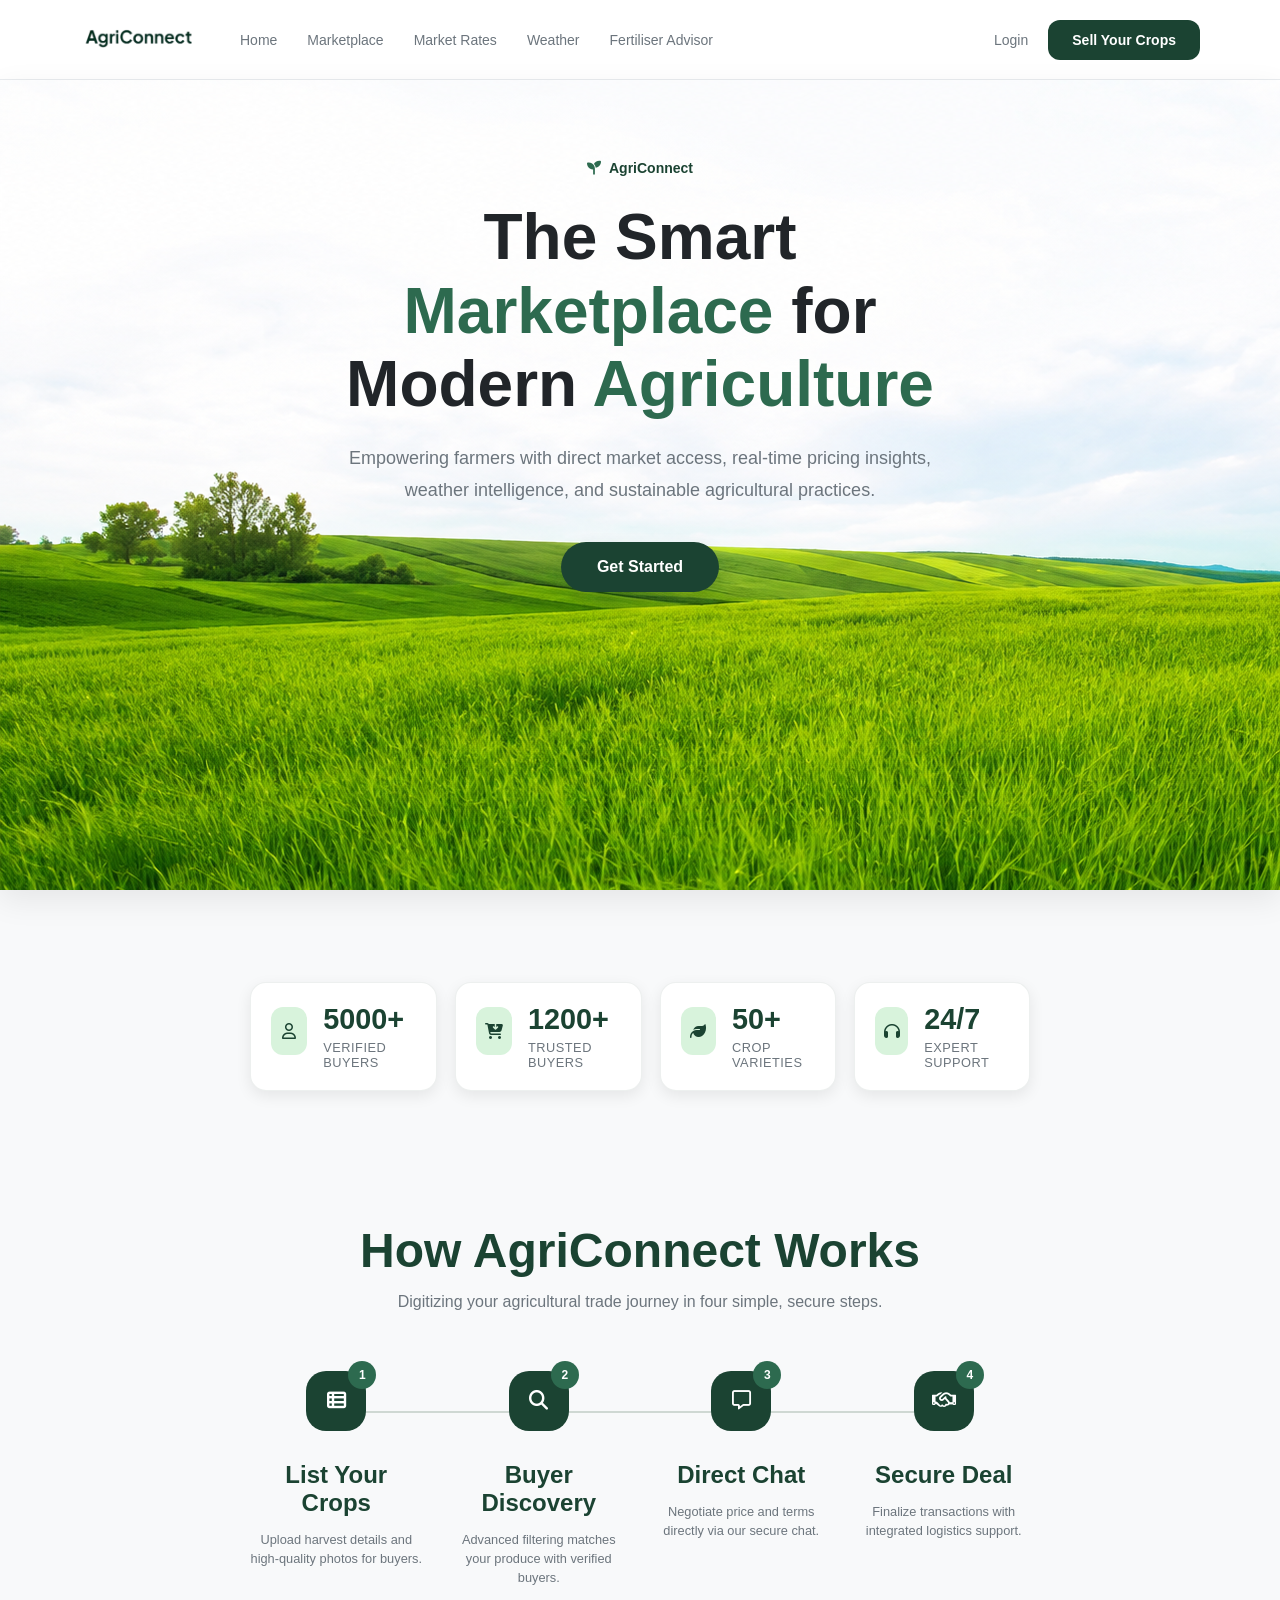
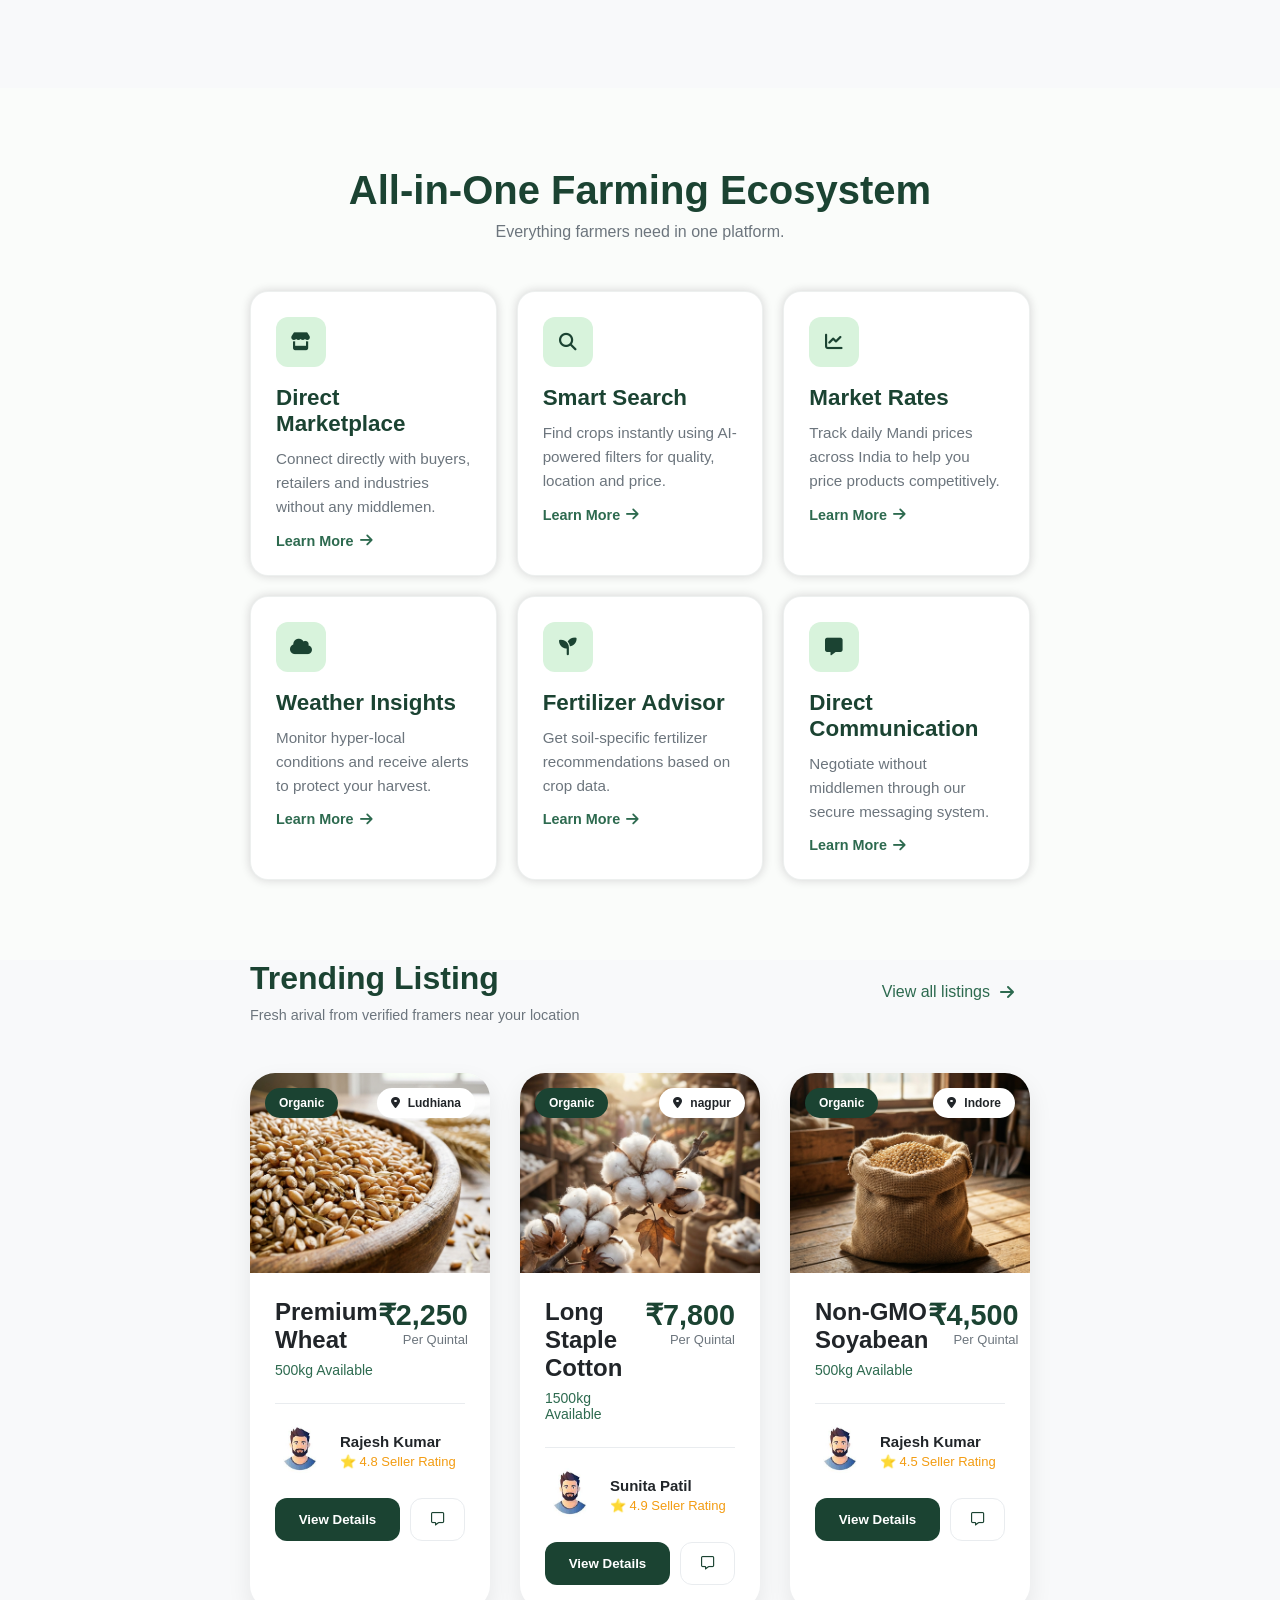
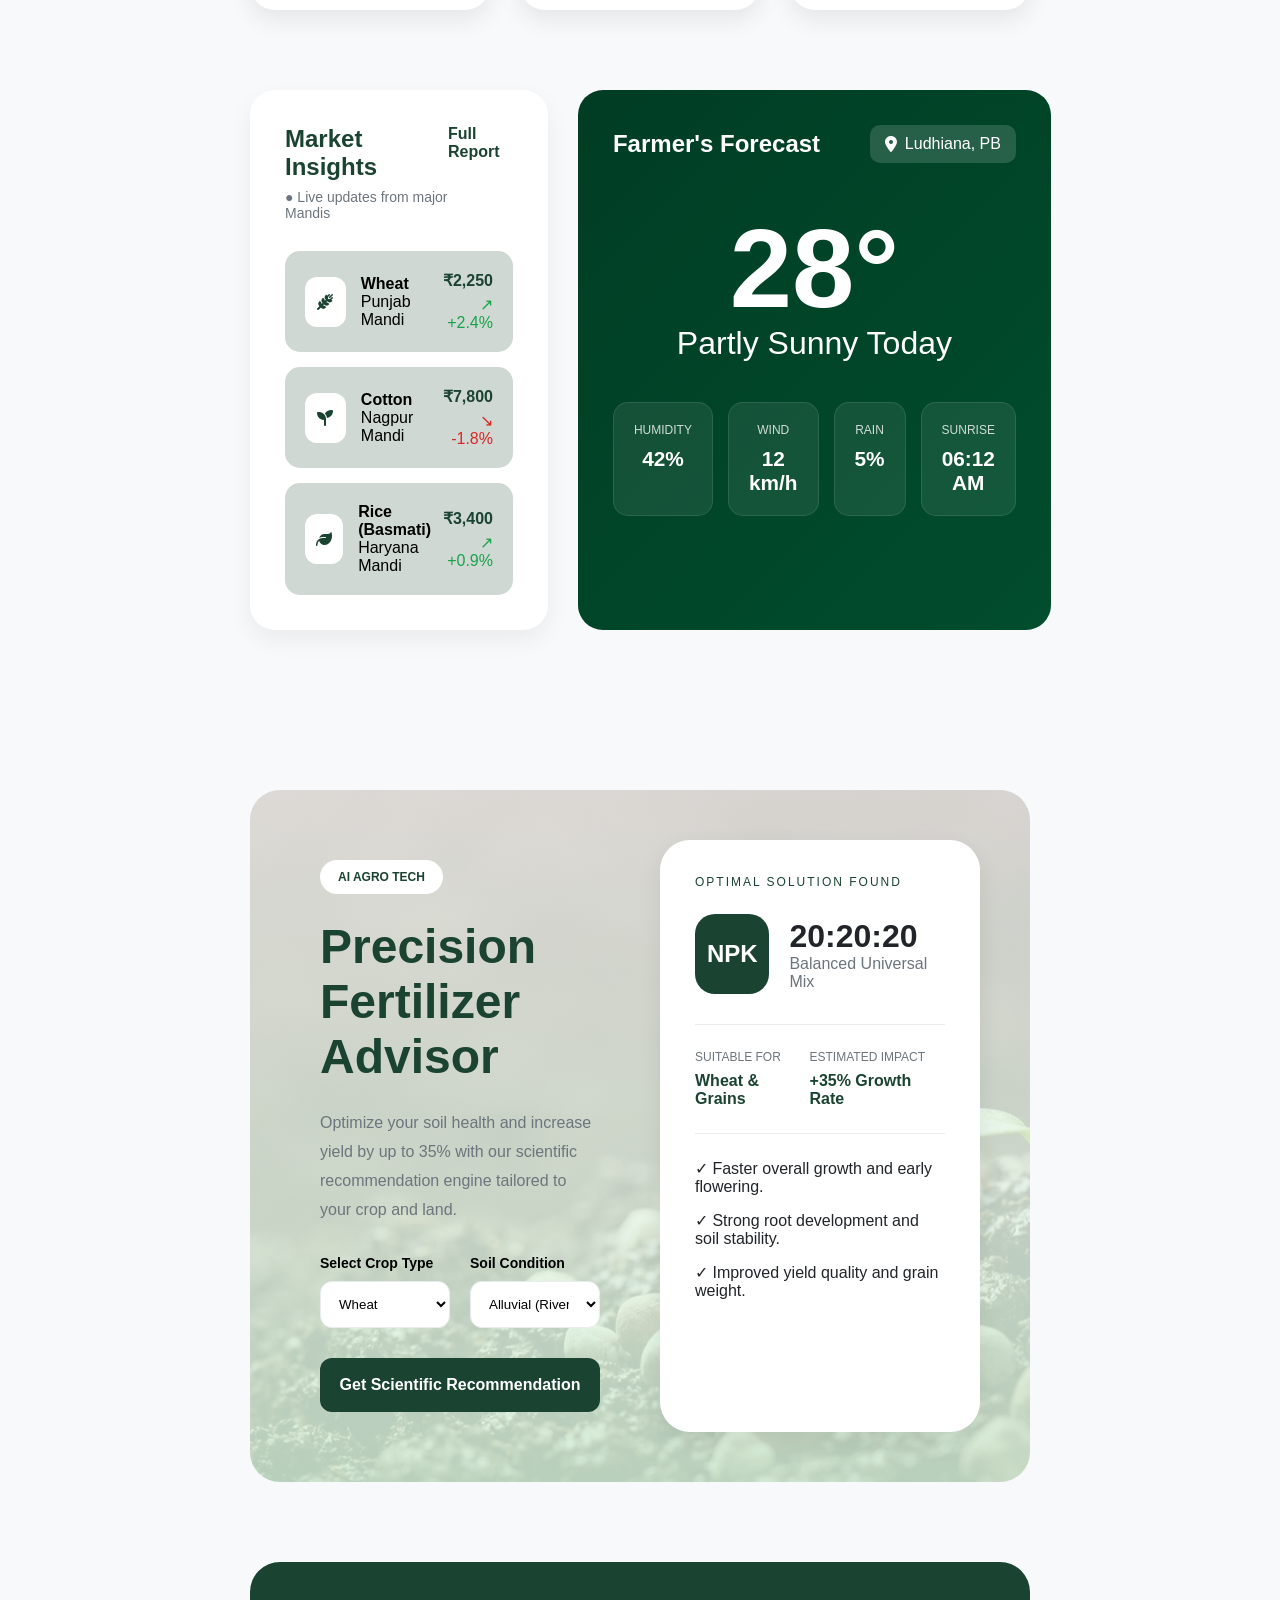
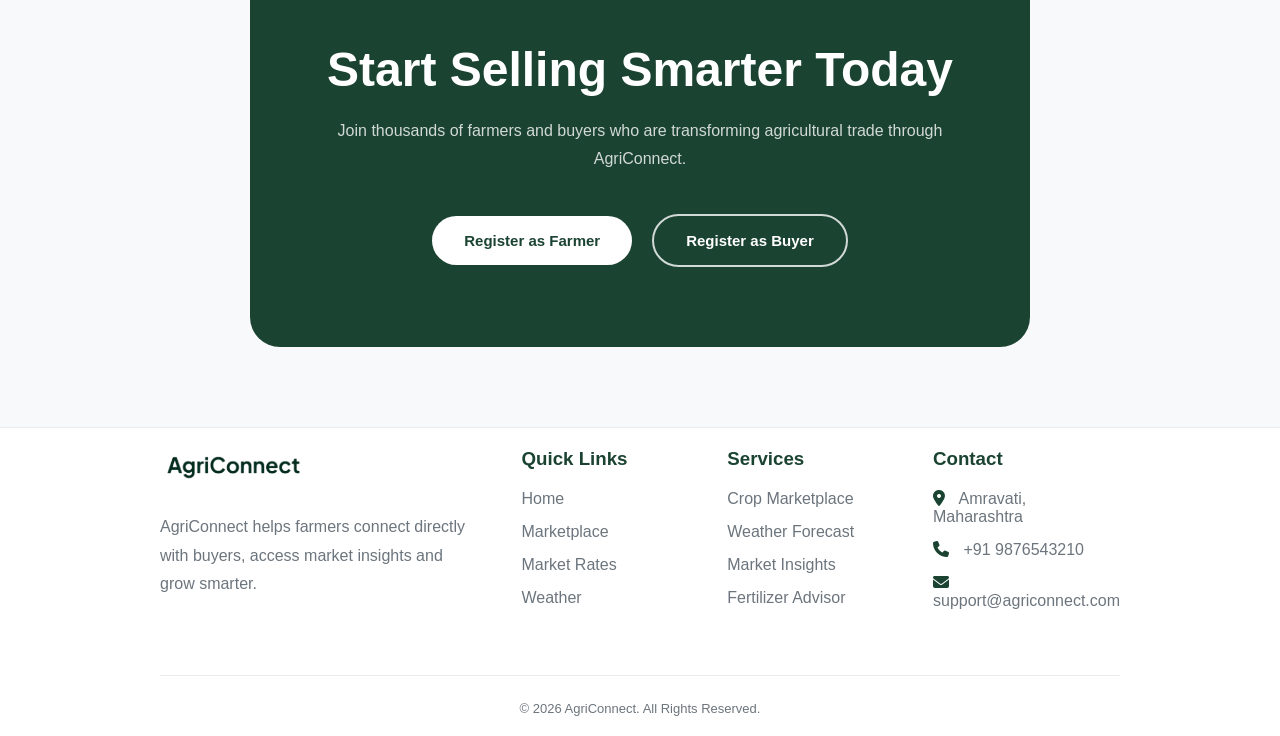
==== commit d577bdf3: "fix: fixed some buttons and links" ====
--- a/index.html
+++ b/index.html
@@ -243,7 +243,7 @@
 					<p>Fresh arival from verified framers near your location</p>
 				</div>
 				<div class="right">
-					<button class="primaryBtn" onclick="window.location.href='marketplace.html'" >View all listings <i class="fa-solid fa-arrow-right"></i></button>
+					<button class="viewallBtn" onclick="window.location.href='marketplace.html'" >View all listings <i class="fa-solid fa-arrow-right"></i></button>
 				</div>
 			</div>
 			<div class="cropsMarketplace">
@@ -262,7 +262,7 @@
 						<div class="cropInfo">
 							<div class="cropHeader">
 								<div class="cropTitle">
-									<h3>Premium Wheat</h3>
+									<h3>Premium<br> Wheat</h3>
 									<p>500kg Available</p>
 								</div>
 								<div class="cropPrice">
--- a/css/style.css
+++ b/css/style.css
@@ -710,7 +710,14 @@
     font-weight:600;
     cursor:pointer;
 }
-
+.viewallBtn{
+    border: none ;
+    padding: 1rem;
+    background-color: var(--neutral);
+    cursor: pointer;
+    font-size: 1rem;
+    color: var(--secondary);
+}
 .chatBtn{
     width:55px;
     border:1px solid var(--border);
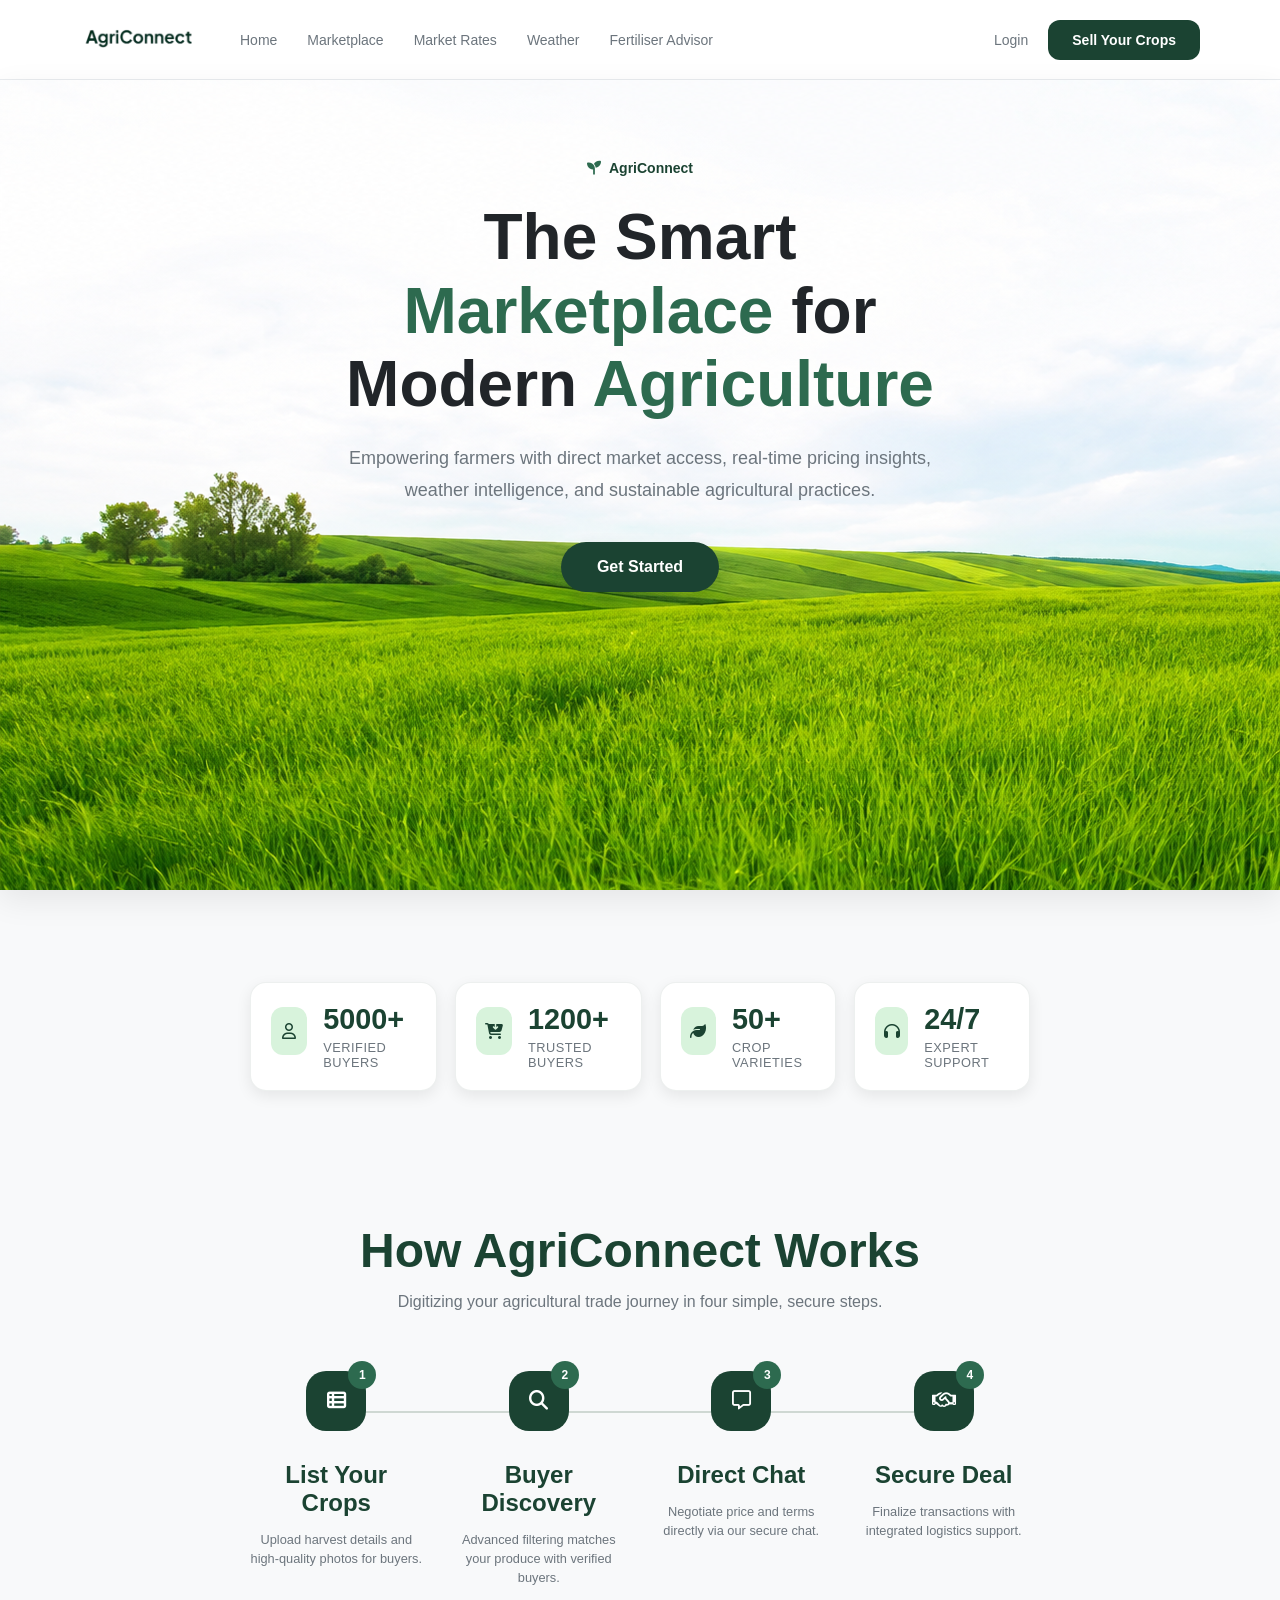
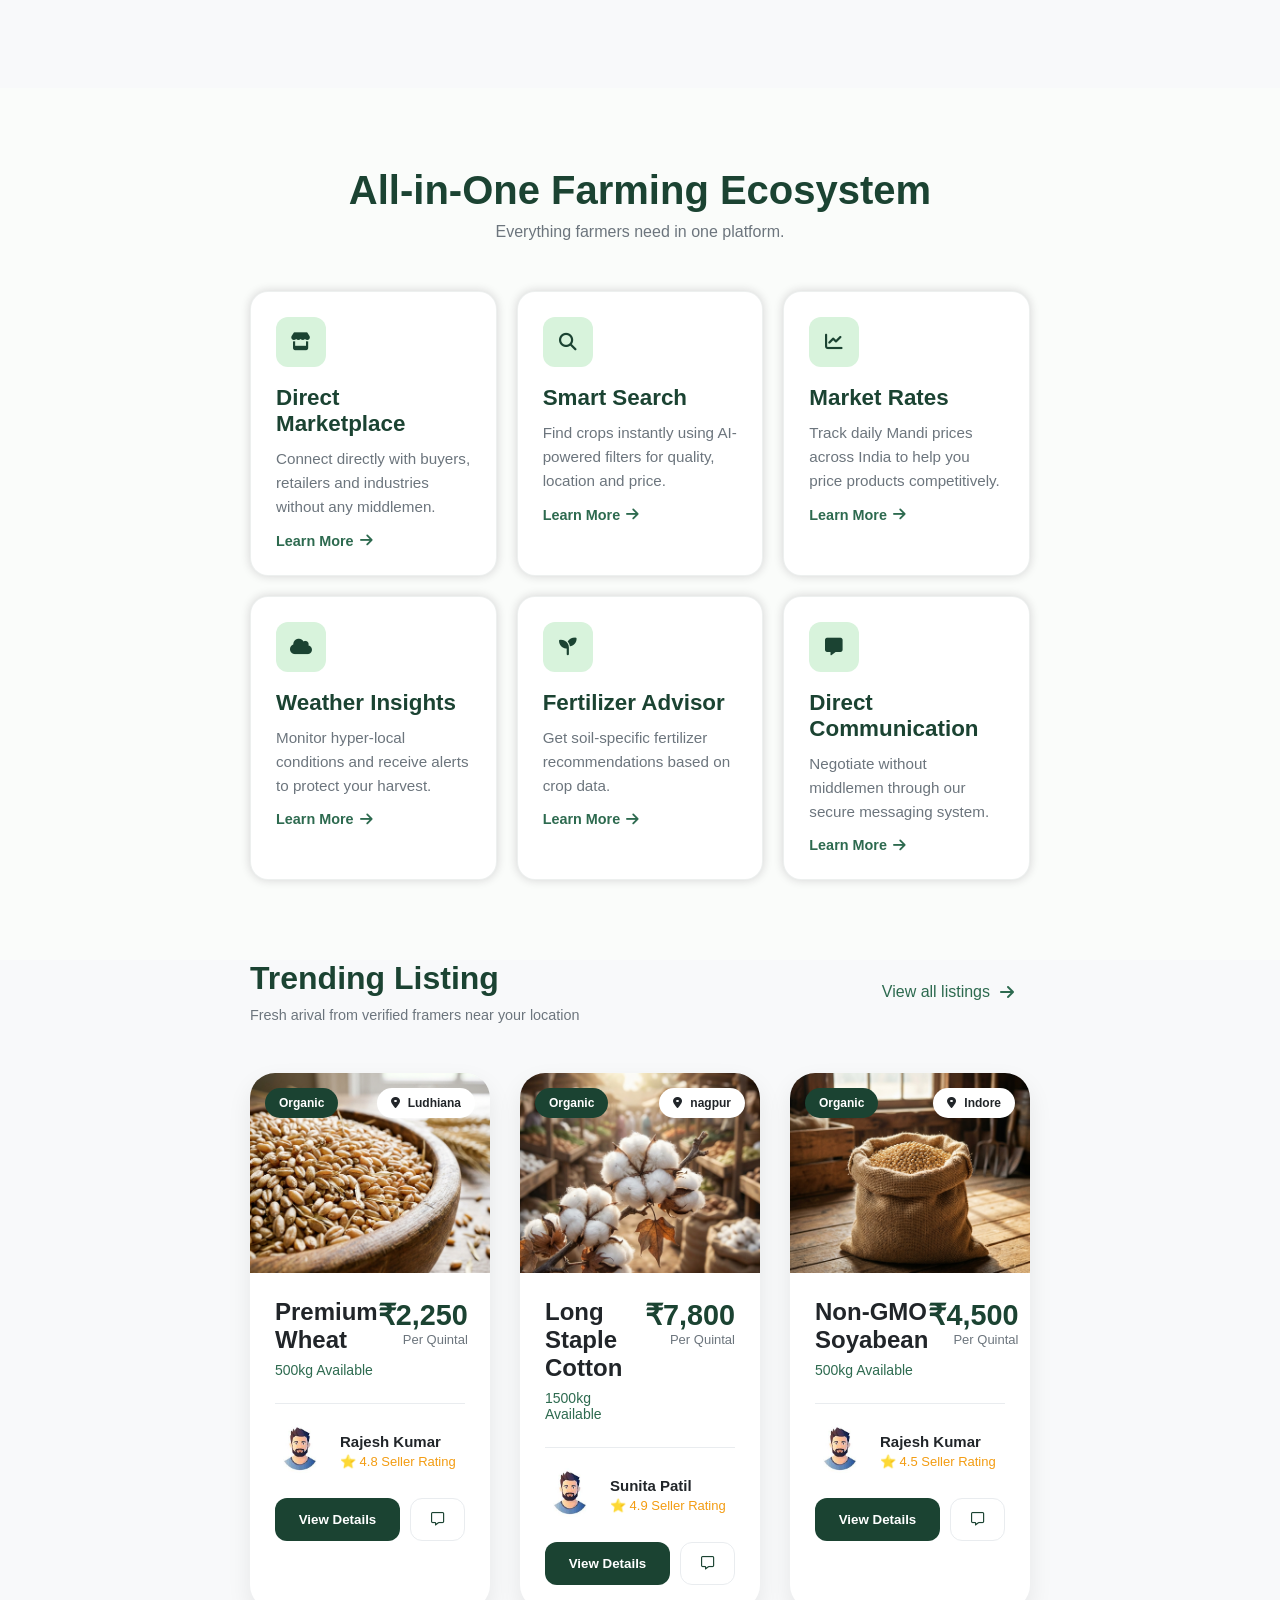
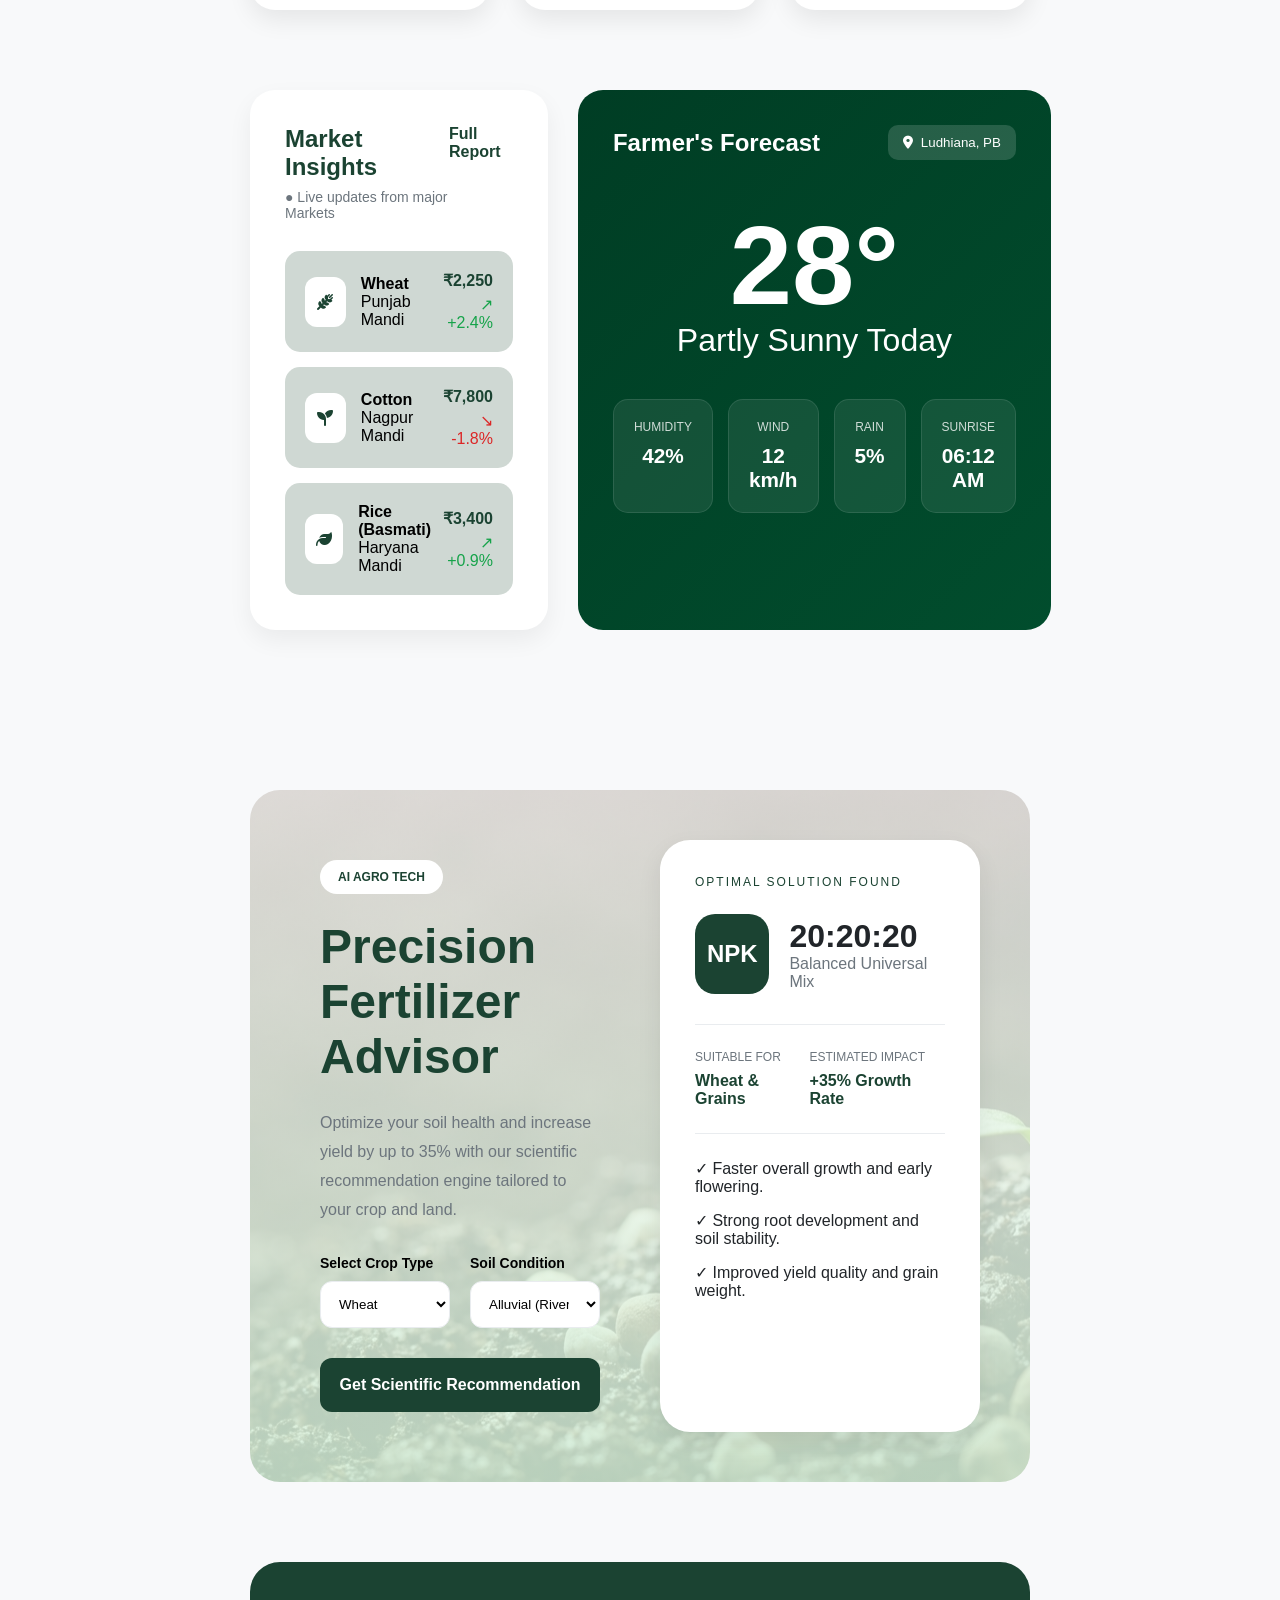
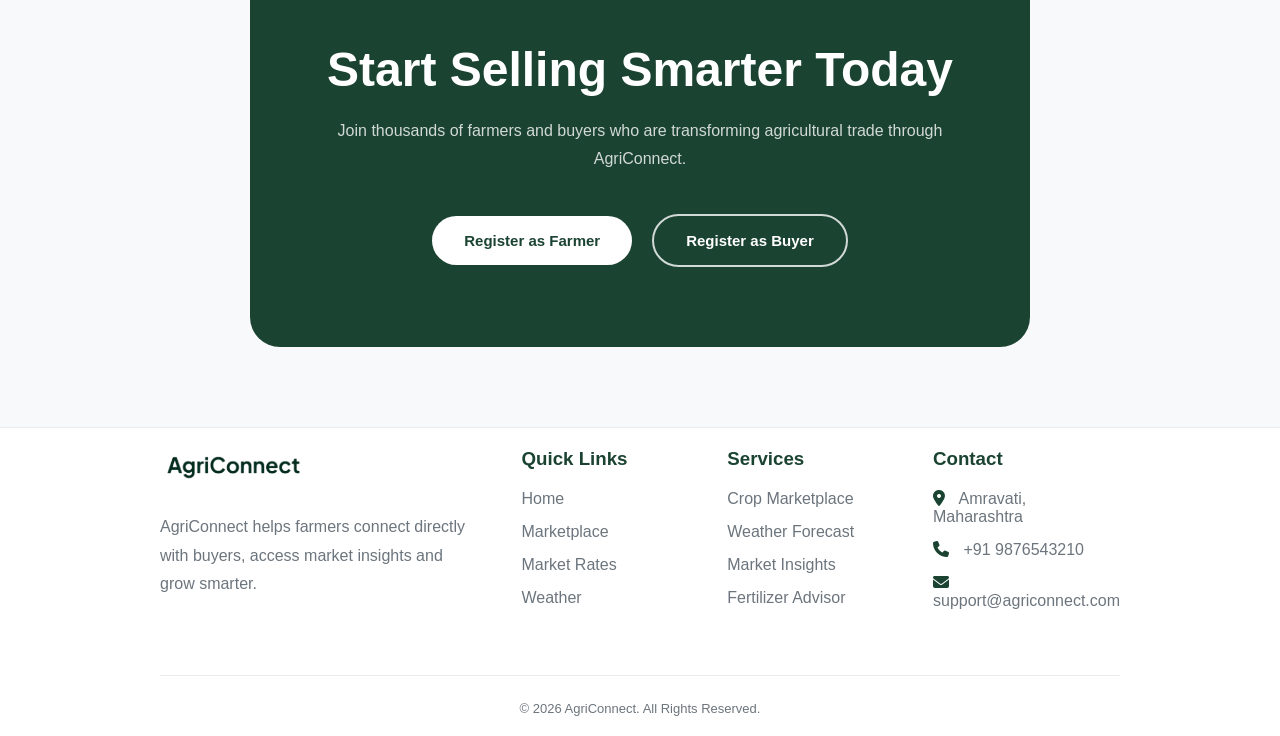
==== commit cf47a71d: "Redirect links are fixed" ====
--- a/index.html
+++ b/index.html
@@ -18,9 +18,9 @@
 						<ul>
 							<li><a href="index.html">Home</a></li>
 							<li><a href="marketplace.html">Marketplace</a></li>
-							<li><a href="#">Market Rates</a></li>
+							<li><a href="marketRates.html">Market Rates</a></li>
 							<li><a href="weather.html">Weather</a></li>
-							<li><a href="#">Fertiliser Advisor</a></li>
+							<li><a href="fertilizer.html">Fertiliser Advisor</a></li>
 						</ul>
 					</div>
 				</div>
@@ -46,7 +46,7 @@
 						real-time pricing insights, weather intelligence,
 						and sustainable agricultural practices.
 					</p>
-					<button class="heroBtn">
+					<button class="heroBtn" onclick="window.location.href='marketplace.html'">
 					Get Started
 					</button>
 				</div>
@@ -281,7 +281,7 @@
 							</div>
 						</div>
 						<div class="cropActions">
-							<button class="detailsBtn">
+							<button class="detailsBtn" onclick="window.location.href='marketplace.html'">
 							View Details
 							</button>
 							<button class="chatBtn">
@@ -322,7 +322,7 @@
 							</div>
 						</div>
 						<div class="cropActions">
-							<button class="detailsBtn">
+							<button class="detailsBtn" onclick="window.location.href='marketplace.html'">
 							View Details
 							</button>
 							<button class="chatBtn">
@@ -363,7 +363,7 @@
 							</div>
 						</div>
 						<div class="cropActions">
-							<button class="detailsBtn">
+							<button class="detailsBtn" onclick="window.location.href='marketplace.html'">
 							View Details
 							</button>
 							<button class="chatBtn">
@@ -378,9 +378,9 @@
 						<div class="insightHeader">
 							<div>
 								<h2>Market Insights</h2>
-								<p>● Live updates from major Mandis</p>
-							</div>
-							<a href="#">Full Report</a>
+								<p>● Live updates from major Markets</p>
+							</div>
+							<a href="marketRates.html">Full Report</a>
 						</div>
 						<div class="marketCard">
 							<div class="marketItem">
@@ -433,10 +433,10 @@
 					<div class="weatherCardLarge">
 						<div class="weatherTop">
 							<h2>Farmer's Forecast</h2>
-							<div class="locationTag">
+							<button class="locationTag" onclick="window.location.href='weather.html'">
 								<i class="fa-solid fa-location-dot"></i>
 								Ludhiana, PB
-							</div>
+							</button>
 						</div>
 						<div class="weatherMain">
 							<h1>28°</h1>
@@ -531,8 +531,8 @@
 					agricultural trade through AgriConnect.
 				</p>
 				<div class="ctaButtons">
-					<button class="primaryBtn">Register as Farmer</button>
-					<button class="secondaryBtn">Register as Buyer</button>
+					<button class="primaryBtn" onclick="window.location.href='marketplace.html'">Register as Farmer</button>
+					<button class="secondaryBtn" onclick="window.location.href='marketplace.html'">Register as Buyer</button>
 				</div>
 			</section>
 			<!-- footer section -->
@@ -552,7 +552,7 @@
 						<ul>
 							<li><a href="index.html">Home</a></li>
 							<li><a href="marketplace.html">Marketplace</a></li>
-							<li><a href="#">Market Rates</a></li>
+							<li><a href="marketRates.html">Market Rates</a></li>
 							<li><a href="weather.html">Weather</a></li>
 						</ul>
 					</div>
@@ -561,8 +561,8 @@
 						<ul>
 							<li><a href="marketplace.html">Crop Marketplace</a></li>
 							<li><a href="weather.html">Weather Forecast</a></li>
-							<li><a href="#">Market Insights</a></li>
-							<li><a href="#">Fertilizer Advisor</a></li>
+							<li><a href="marketRates.html">Market Insights</a></li>
+							<li><a href="fertilizer.html">Fertilizer Advisor</a></li>
 						</ul>
 					</div>
 					<div class="footerCol">
--- a/css/style.css
+++ b/css/style.css
@@ -838,6 +838,9 @@
     background:rgba(255,255,255,0.15);
     padding:10px 15px;
     border-radius:10px;
+    border: none;
+    color: white;
+    cursor: pointer;
     display:flex;
     align-items:center;
     gap:8px;
